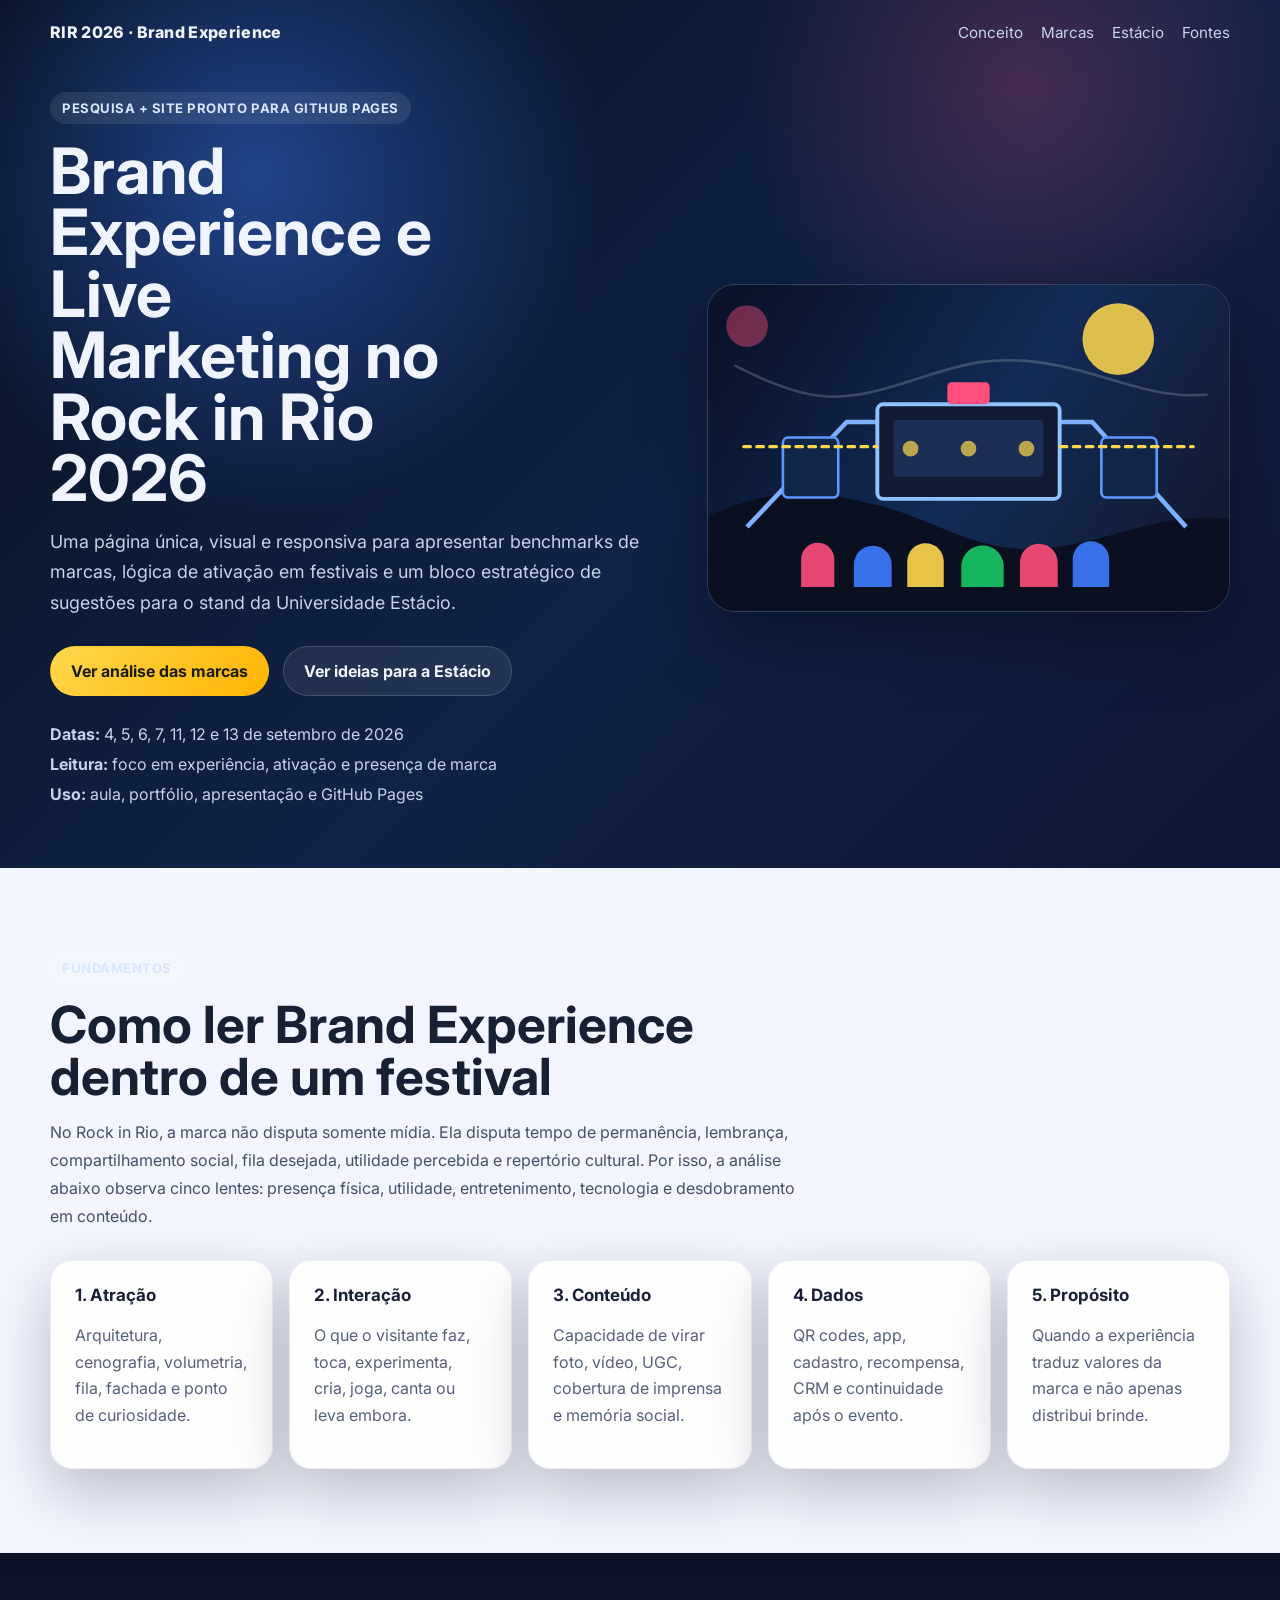
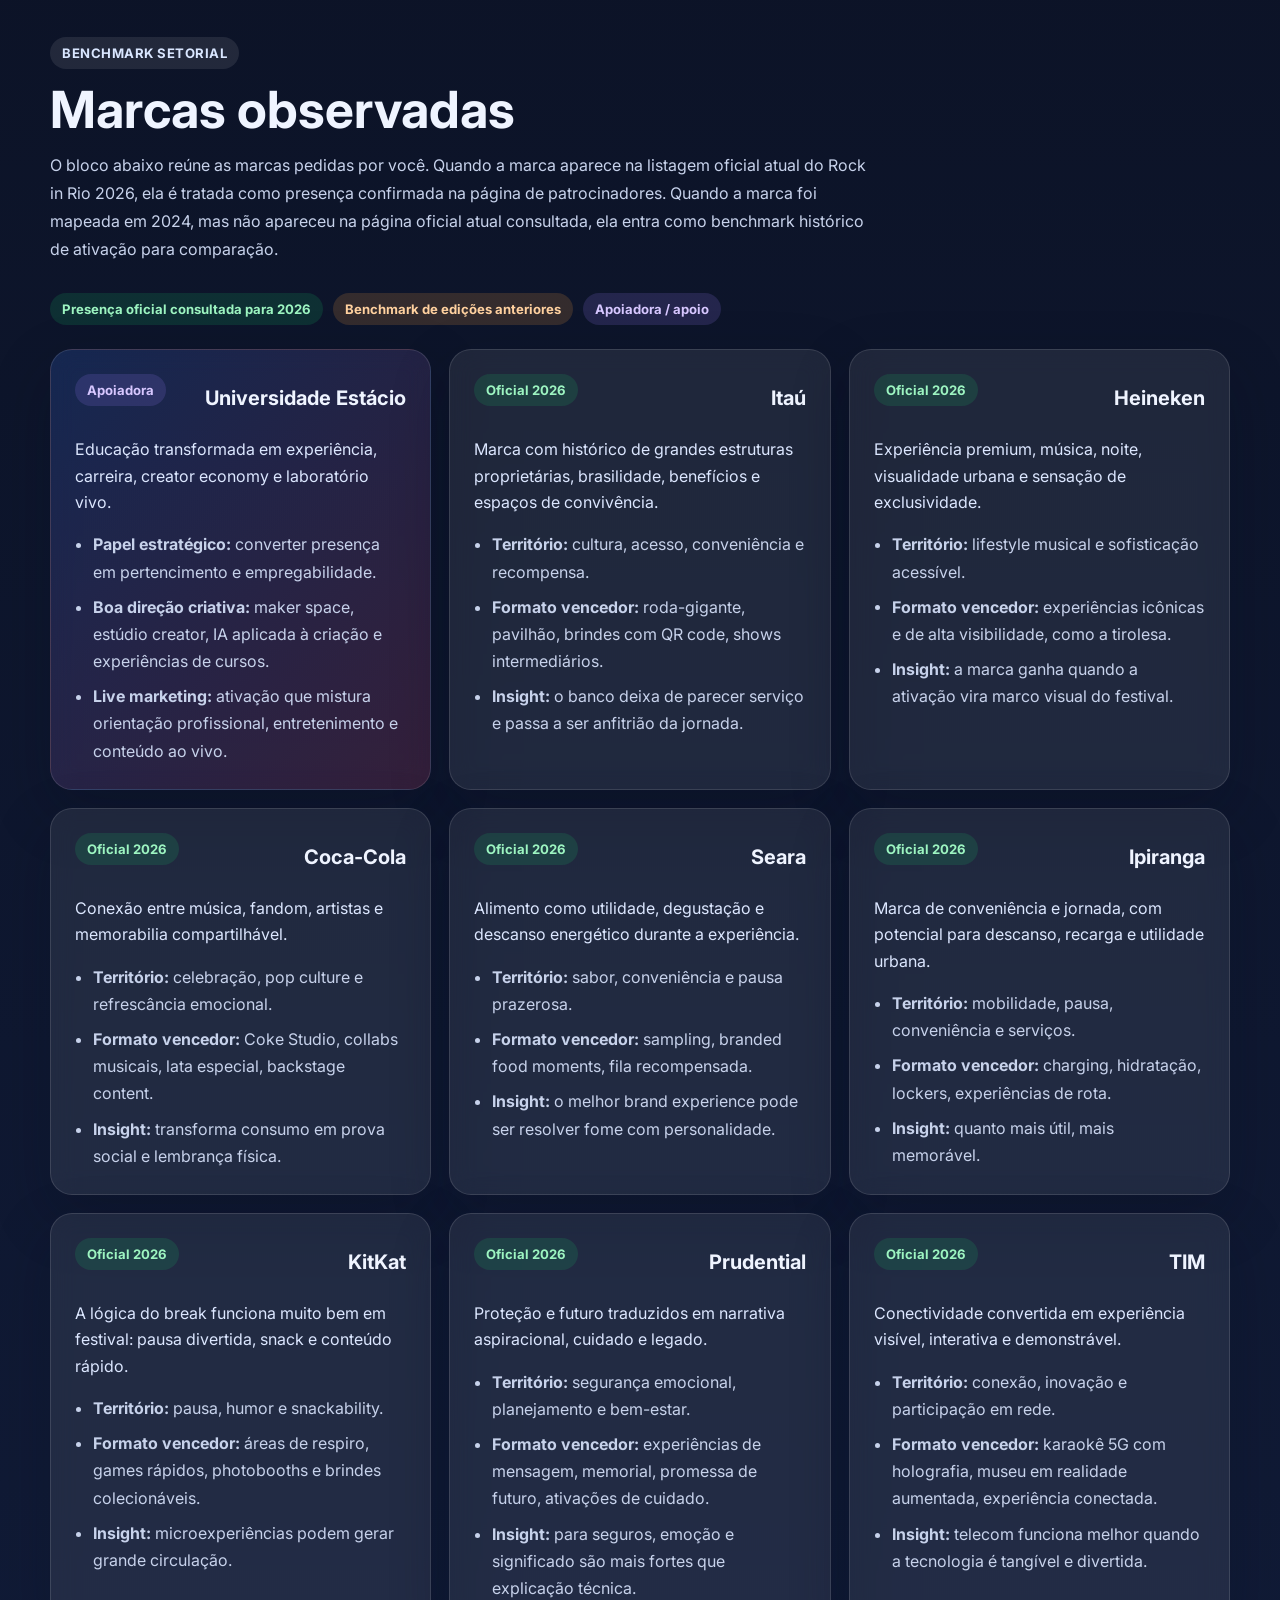
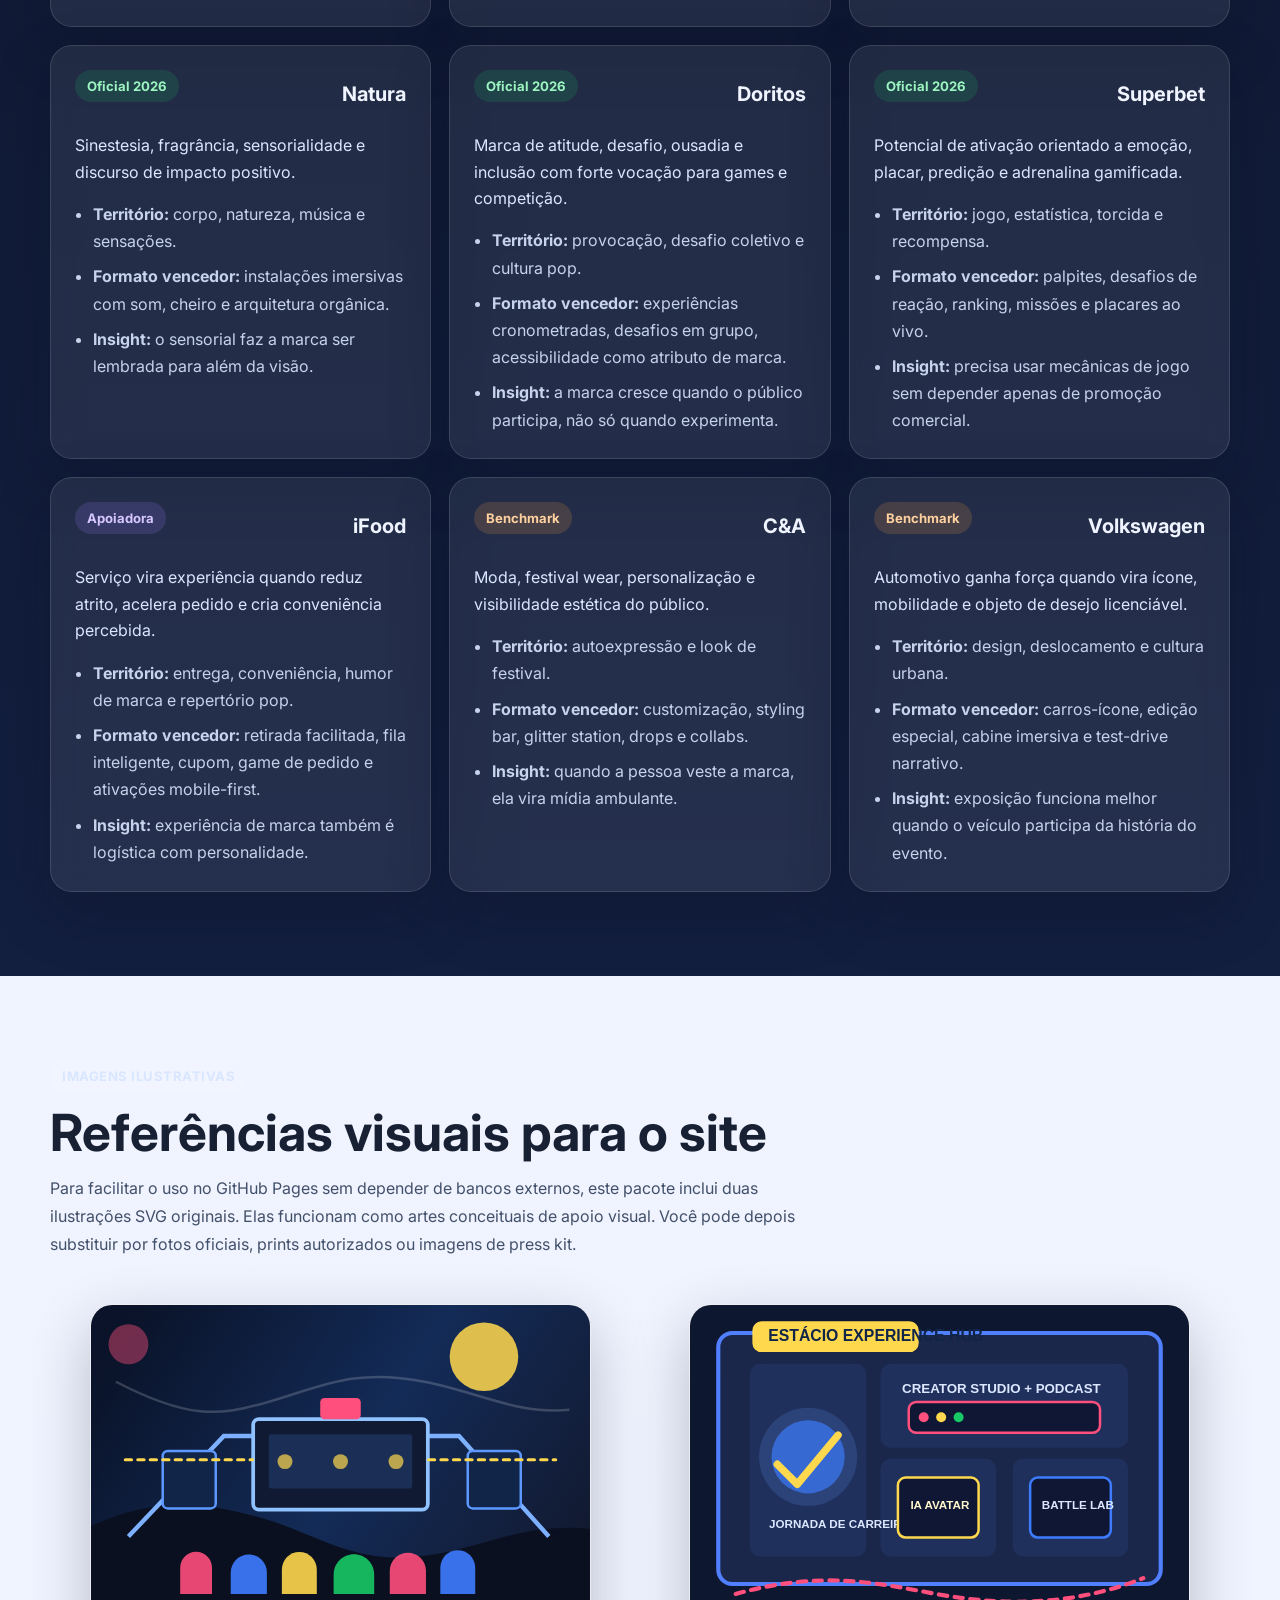
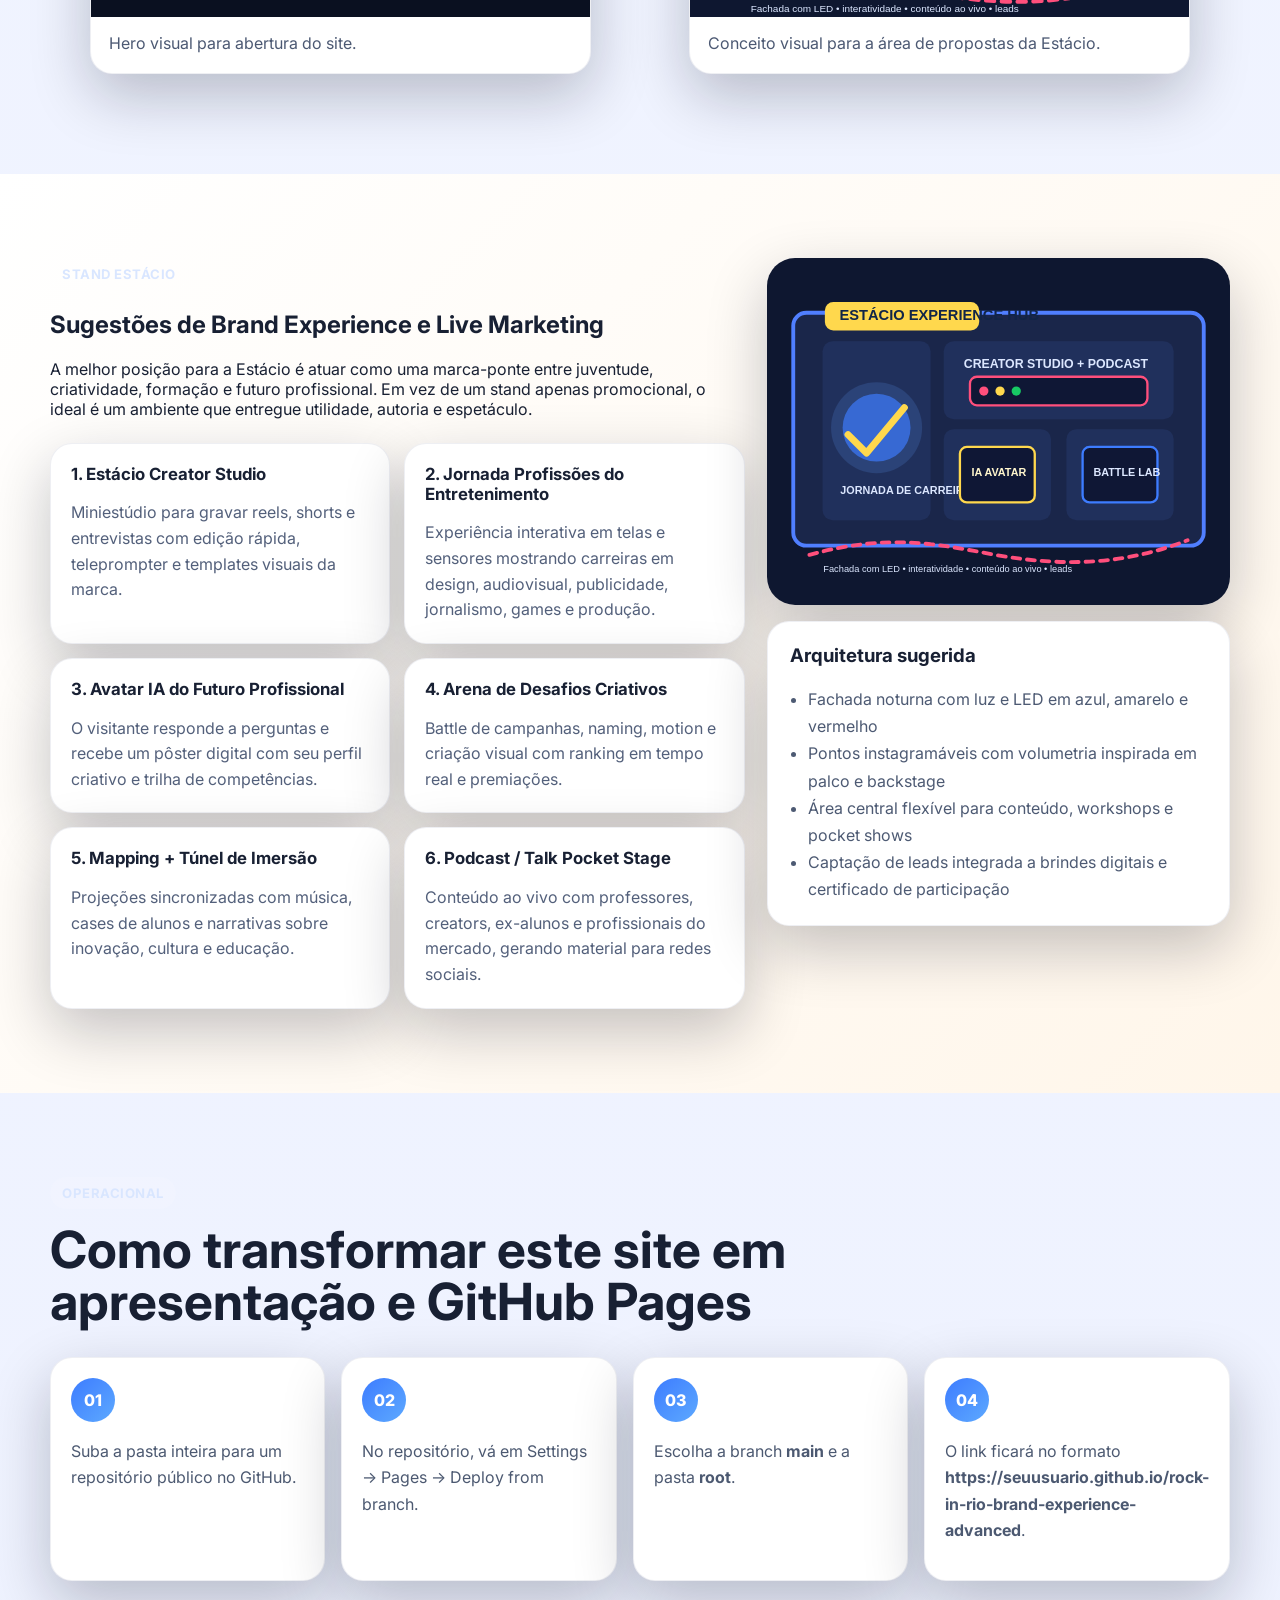
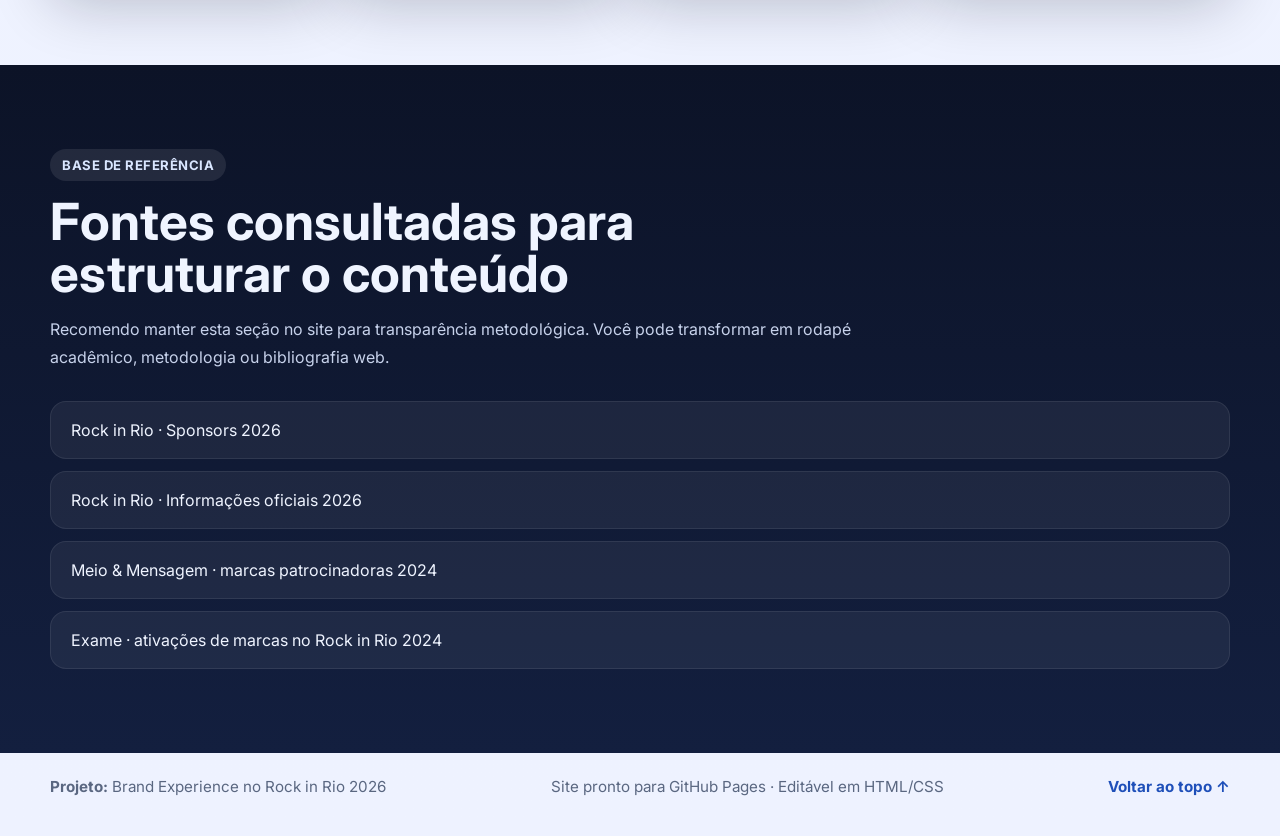
==== index.html @ cc3d1c13 "Add files via upload" ====
<!DOCTYPE html>
<html lang="pt-BR">
<head>
  <meta charset="UTF-8" />
  <meta name="viewport" content="width=device-width, initial-scale=1.0" />
  <title>Brand Experience no Rock in Rio 2026</title>
  <meta name="description" content="Site de pesquisa e referência sobre Brand Experience e Live Marketing no Rock in Rio 2026, com foco em insights para o stand da Estácio." />
  <link rel="preconnect" href="https://fonts.googleapis.com">
  <link rel="preconnect" href="https://fonts.gstatic.com" crossorigin>
  <link href="https://fonts.googleapis.com/css2?family=Inter:wght@400;500;600;700;800&display=swap" rel="stylesheet">
  <link rel="stylesheet" href="style.css" />
</head>
<body>
  <div class="bg-grid"></div>

  <header class="hero" id="topo">
    <nav class="nav wrap">
      <div class="brand">RIR 2026 · Brand Experience</div>
      <div class="nav-links">
        <a href="#conceito">Conceito</a>
        <a href="#patrocinadores">Marcas</a>
        <a href="#estacio">Estácio</a>
        <a href="#fontes">Fontes</a>
      </div>
    </nav>

    <div class="wrap hero-grid">
      <div class="hero-copy">
        <span class="eyebrow">Pesquisa + site pronto para GitHub Pages</span>
        <h1>Brand Experience e Live Marketing no Rock in Rio 2026</h1>
        <p class="lead">
          Uma página única, visual e responsiva para apresentar benchmarks de marcas,
          lógica de ativação em festivais e um bloco estratégico de sugestões para o
          stand da Universidade Estácio.
        </p>
        <div class="hero-actions">
          <a class="btn btn-primary" href="#patrocinadores">Ver análise das marcas</a>
          <a class="btn btn-secondary" href="#estacio">Ver ideias para a Estácio</a>
        </div>
        <ul class="hero-facts">
          <li><strong>Datas:</strong> 4, 5, 6, 7, 11, 12 e 13 de setembro de 2026</li>
          <li><strong>Leitura:</strong> foco em experiência, ativação e presença de marca</li>
          <li><strong>Uso:</strong> aula, portfólio, apresentação e GitHub Pages</li>
        </ul>
      </div>
      <div class="hero-art">
        <img src="images/hero-festival.svg" alt="Ilustração abstrata de festival, palco e ativações de marca" />
      </div>
    </div>
  </header>

  <main>
    <section class="section wrap" id="conceito">
      <div class="section-heading">
        <span class="kicker">Fundamentos</span>
        <h2>Como ler Brand Experience dentro de um festival</h2>
        <p>
          No Rock in Rio, a marca não disputa somente mídia. Ela disputa tempo de permanência,
          lembrança, compartilhamento social, fila desejada, utilidade percebida e repertório
          cultural. Por isso, a análise abaixo observa cinco lentes: presença física, utilidade,
          entretenimento, tecnologia e desdobramento em conteúdo.
        </p>
      </div>

      <div class="pillars">
        <article class="pillar-card">
          <h3>1. Atração</h3>
          <p>Arquitetura, cenografia, volumetria, fila, fachada e ponto de curiosidade.</p>
        </article>
        <article class="pillar-card">
          <h3>2. Interação</h3>
          <p>O que o visitante faz, toca, experimenta, cria, joga, canta ou leva embora.</p>
        </article>
        <article class="pillar-card">
          <h3>3. Conteúdo</h3>
          <p>Capacidade de virar foto, vídeo, UGC, cobertura de imprensa e memória social.</p>
        </article>
        <article class="pillar-card">
          <h3>4. Dados</h3>
          <p>QR codes, app, cadastro, recompensa, CRM e continuidade após o evento.</p>
        </article>
        <article class="pillar-card">
          <h3>5. Propósito</h3>
          <p>Quando a experiência traduz valores da marca e não apenas distribui brinde.</p>
        </article>
      </div>
    </section>

    <section class="section section-dark" id="patrocinadores">
      <div class="wrap">
        <div class="section-heading narrow light">
          <span class="kicker">Benchmark setorial</span>
          <h2>Marcas observadas</h2>
          <p>
            O bloco abaixo reúne as marcas pedidas por você. Quando a marca aparece na listagem
            oficial atual do Rock in Rio 2026, ela é tratada como presença confirmada na página de
            patrocinadores. Quando a marca foi mapeada em 2024, mas não apareceu na página oficial
            atual consultada, ela entra como benchmark histórico de ativação para comparação.
          </p>
        </div>

        <div class="legend">
          <span class="tag official">Presença oficial consultada para 2026</span>
          <span class="tag historic">Benchmark de edições anteriores</span>
          <span class="tag support">Apoiadora / apoio</span>
        </div>

        <div class="cards-grid">
          <article class="brand-card estacio">
            <div class="card-top">
              <span class="status support">Apoiadora</span>
              <h3>Universidade Estácio</h3>
            </div>
            <p class="summary">Educação transformada em experiência, carreira, creator economy e laboratório vivo.</p>
            <ul>
              <li><strong>Papel estratégico:</strong> converter presença em pertencimento e empregabilidade.</li>
              <li><strong>Boa direção criativa:</strong> maker space, estúdio creator, IA aplicada à criação e experiências de cursos.</li>
              <li><strong>Live marketing:</strong> ativação que mistura orientação profissional, entretenimento e conteúdo ao vivo.</li>
            </ul>
          </article>

          <article class="brand-card">
            <div class="card-top">
              <span class="status official">Oficial 2026</span>
              <h3>Itaú</h3>
            </div>
            <p class="summary">Marca com histórico de grandes estruturas proprietárias, brasilidade, benefícios e espaços de convivência.</p>
            <ul>
              <li><strong>Território:</strong> cultura, acesso, conveniência e recompensa.</li>
              <li><strong>Formato vencedor:</strong> roda-gigante, pavilhão, brindes com QR code, shows intermediários.</li>
              <li><strong>Insight:</strong> o banco deixa de parecer serviço e passa a ser anfitrião da jornada.</li>
            </ul>
          </article>

          <article class="brand-card">
            <div class="card-top">
              <span class="status official">Oficial 2026</span>
              <h3>Heineken</h3>
            </div>
            <p class="summary">Experiência premium, música, noite, visualidade urbana e sensação de exclusividade.</p>
            <ul>
              <li><strong>Território:</strong> lifestyle musical e sofisticação acessível.</li>
              <li><strong>Formato vencedor:</strong> experiências icônicas e de alta visibilidade, como a tirolesa.</li>
              <li><strong>Insight:</strong> a marca ganha quando a ativação vira marco visual do festival.</li>
            </ul>
          </article>

          <article class="brand-card">
            <div class="card-top">
              <span class="status official">Oficial 2026</span>
              <h3>Coca-Cola</h3>
            </div>
            <p class="summary">Conexão entre música, fandom, artistas e memorabilia compartilhável.</p>
            <ul>
              <li><strong>Território:</strong> celebração, pop culture e refrescância emocional.</li>
              <li><strong>Formato vencedor:</strong> Coke Studio, collabs musicais, lata especial, backstage content.</li>
              <li><strong>Insight:</strong> transforma consumo em prova social e lembrança física.</li>
            </ul>
          </article>

          <article class="brand-card">
            <div class="card-top">
              <span class="status official">Oficial 2026</span>
              <h3>Seara</h3>
            </div>
            <p class="summary">Alimento como utilidade, degustação e descanso energético durante a experiência.</p>
            <ul>
              <li><strong>Território:</strong> sabor, conveniência e pausa prazerosa.</li>
              <li><strong>Formato vencedor:</strong> sampling, branded food moments, fila recompensada.</li>
              <li><strong>Insight:</strong> o melhor brand experience pode ser resolver fome com personalidade.</li>
            </ul>
          </article>

          <article class="brand-card">
            <div class="card-top">
              <span class="status official">Oficial 2026</span>
              <h3>Ipiranga</h3>
            </div>
            <p class="summary">Marca de conveniência e jornada, com potencial para descanso, recarga e utilidade urbana.</p>
            <ul>
              <li><strong>Território:</strong> mobilidade, pausa, conveniência e serviços.</li>
              <li><strong>Formato vencedor:</strong> charging, hidratação, lockers, experiências de rota.</li>
              <li><strong>Insight:</strong> quanto mais útil, mais memorável.</li>
            </ul>
          </article>

          <article class="brand-card">
            <div class="card-top">
              <span class="status official">Oficial 2026</span>
              <h3>KitKat</h3>
            </div>
            <p class="summary">A lógica do break funciona muito bem em festival: pausa divertida, snack e conteúdo rápido.</p>
            <ul>
              <li><strong>Território:</strong> pausa, humor e snackability.</li>
              <li><strong>Formato vencedor:</strong> áreas de respiro, games rápidos, photobooths e brindes colecionáveis.</li>
              <li><strong>Insight:</strong> microexperiências podem gerar grande circulação.</li>
            </ul>
          </article>

          <article class="brand-card">
            <div class="card-top">
              <span class="status official">Oficial 2026</span>
              <h3>Prudential</h3>
            </div>
            <p class="summary">Proteção e futuro traduzidos em narrativa aspiracional, cuidado e legado.</p>
            <ul>
              <li><strong>Território:</strong> segurança emocional, planejamento e bem-estar.</li>
              <li><strong>Formato vencedor:</strong> experiências de mensagem, memorial, promessa de futuro, ativações de cuidado.</li>
              <li><strong>Insight:</strong> para seguros, emoção e significado são mais fortes que explicação técnica.</li>
            </ul>
          </article>

          <article class="brand-card">
            <div class="card-top">
              <span class="status official">Oficial 2026</span>
              <h3>TIM</h3>
            </div>
            <p class="summary">Conectividade convertida em experiência visível, interativa e demonstrável.</p>
            <ul>
              <li><strong>Território:</strong> conexão, inovação e participação em rede.</li>
              <li><strong>Formato vencedor:</strong> karaokê 5G com holografia, museu em realidade aumentada, experiência conectada.</li>
              <li><strong>Insight:</strong> telecom funciona melhor quando a tecnologia é tangível e divertida.</li>
            </ul>
          </article>

          <article class="brand-card">
            <div class="card-top">
              <span class="status official">Oficial 2026</span>
              <h3>Natura</h3>
            </div>
            <p class="summary">Sinestesia, fragrância, sensorialidade e discurso de impacto positivo.</p>
            <ul>
              <li><strong>Território:</strong> corpo, natureza, música e sensações.</li>
              <li><strong>Formato vencedor:</strong> instalações imersivas com som, cheiro e arquitetura orgânica.</li>
              <li><strong>Insight:</strong> o sensorial faz a marca ser lembrada para além da visão.</li>
            </ul>
          </article>

          <article class="brand-card">
            <div class="card-top">
              <span class="status official">Oficial 2026</span>
              <h3>Doritos</h3>
            </div>
            <p class="summary">Marca de atitude, desafio, ousadia e inclusão com forte vocação para games e competição.</p>
            <ul>
              <li><strong>Território:</strong> provocação, desafio coletivo e cultura pop.</li>
              <li><strong>Formato vencedor:</strong> experiências cronometradas, desafios em grupo, acessibilidade como atributo de marca.</li>
              <li><strong>Insight:</strong> a marca cresce quando o público participa, não só quando experimenta.</li>
            </ul>
          </article>

          <article class="brand-card">
            <div class="card-top">
              <span class="status official">Oficial 2026</span>
              <h3>Superbet</h3>
            </div>
            <p class="summary">Potencial de ativação orientado a emoção, placar, predição e adrenalina gamificada.</p>
            <ul>
              <li><strong>Território:</strong> jogo, estatística, torcida e recompensa.</li>
              <li><strong>Formato vencedor:</strong> palpites, desafios de reação, ranking, missões e placares ao vivo.</li>
              <li><strong>Insight:</strong> precisa usar mecânicas de jogo sem depender apenas de promoção comercial.</li>
            </ul>
          </article>

          <article class="brand-card">
            <div class="card-top">
              <span class="status support">Apoiadora</span>
              <h3>iFood</h3>
            </div>
            <p class="summary">Serviço vira experiência quando reduz atrito, acelera pedido e cria conveniência percebida.</p>
            <ul>
              <li><strong>Território:</strong> entrega, conveniência, humor de marca e repertório pop.</li>
              <li><strong>Formato vencedor:</strong> retirada facilitada, fila inteligente, cupom, game de pedido e ativações mobile-first.</li>
              <li><strong>Insight:</strong> experiência de marca também é logística com personalidade.</li>
            </ul>
          </article>

          <article class="brand-card">
            <div class="card-top">
              <span class="status historic">Benchmark</span>
              <h3>C&amp;A</h3>
            </div>
            <p class="summary">Moda, festival wear, personalização e visibilidade estética do público.</p>
            <ul>
              <li><strong>Território:</strong> autoexpressão e look de festival.</li>
              <li><strong>Formato vencedor:</strong> customização, styling bar, glitter station, drops e collabs.</li>
              <li><strong>Insight:</strong> quando a pessoa veste a marca, ela vira mídia ambulante.</li>
            </ul>
          </article>

          <article class="brand-card">
            <div class="card-top">
              <span class="status historic">Benchmark</span>
              <h3>Volkswagen</h3>
            </div>
            <p class="summary">Automotivo ganha força quando vira ícone, mobilidade e objeto de desejo licenciável.</p>
            <ul>
              <li><strong>Território:</strong> design, deslocamento e cultura urbana.</li>
              <li><strong>Formato vencedor:</strong> carros-ícone, edição especial, cabine imersiva e test-drive narrativo.</li>
              <li><strong>Insight:</strong> exposição funciona melhor quando o veículo participa da história do evento.</li>
            </ul>
          </article>
        </div>
      </div>
    </section>

    <section class="section wrap" id="galeria">
      <div class="section-heading">
        <span class="kicker">Imagens ilustrativas</span>
        <h2>Referências visuais para o site</h2>
        <p>
          Para facilitar o uso no GitHub Pages sem depender de bancos externos, este pacote inclui
          duas ilustrações SVG originais. Elas funcionam como artes conceituais de apoio visual.
          Você pode depois substituir por fotos oficiais, prints autorizados ou imagens de press kit.
        </p>
      </div>

      <div class="visual-grid">
        <figure class="visual-card">
          <img src="images/hero-festival.svg" alt="Palco estilizado com luzes e público" />
          <figcaption>Hero visual para abertura do site.</figcaption>
        </figure>
        <figure class="visual-card">
          <img src="images/estacio-stand-concept.svg" alt="Conceito visual de stand da Estácio com áreas de experiência" />
          <figcaption>Conceito visual para a área de propostas da Estácio.</figcaption>
        </figure>
      </div>
    </section>

    <section class="section accent" id="estacio">
      <div class="wrap estacio-grid">
        <div>
          <span class="kicker">Stand Estácio</span>
          <h2>Sugestões de Brand Experience e Live Marketing</h2>
          <p>
            A melhor posição para a Estácio é atuar como uma marca-ponte entre juventude,
            criatividade, formação e futuro profissional. Em vez de um stand apenas promocional,
            o ideal é um ambiente que entregue utilidade, autoria e espetáculo.
          </p>

          <div class="ideas-list">
            <article class="idea-card">
              <h3>1. Estácio Creator Studio</h3>
              <p>Miniestúdio para gravar reels, shorts e entrevistas com edição rápida, teleprompter e templates visuais da marca.</p>
            </article>
            <article class="idea-card">
              <h3>2. Jornada Profissões do Entretenimento</h3>
              <p>Experiência interativa em telas e sensores mostrando carreiras em design, audiovisual, publicidade, jornalismo, games e produção.</p>
            </article>
            <article class="idea-card">
              <h3>3. Avatar IA do Futuro Profissional</h3>
              <p>O visitante responde a perguntas e recebe um pôster digital com seu perfil criativo e trilha de competências.</p>
            </article>
            <article class="idea-card">
              <h3>4. Arena de Desafios Criativos</h3>
              <p>Battle de campanhas, naming, motion e criação visual com ranking em tempo real e premiações.</p>
            </article>
            <article class="idea-card">
              <h3>5. Mapping + Túnel de Imersão</h3>
              <p>Projeções sincronizadas com música, cases de alunos e narrativas sobre inovação, cultura e educação.</p>
            </article>
            <article class="idea-card">
              <h3>6. Podcast / Talk Pocket Stage</h3>
              <p>Conteúdo ao vivo com professores, creators, ex-alunos e profissionais do mercado, gerando material para redes sociais.</p>
            </article>
          </div>
        </div>

        <aside class="estacio-panel">
          <img src="images/estacio-stand-concept.svg" alt="Ilustração de conceito do stand da Estácio" />
          <div class="panel-box">
            <h3>Arquitetura sugerida</h3>
            <ul>
              <li>Fachada noturna com luz e LED em azul, amarelo e vermelho</li>
              <li>Pontos instagramáveis com volumetria inspirada em palco e backstage</li>
              <li>Área central flexível para conteúdo, workshops e pocket shows</li>
              <li>Captação de leads integrada a brindes digitais e certificado de participação</li>
            </ul>
          </div>
        </aside>
      </div>
    </section>

    <section class="section wrap" id="roadmap">
      <div class="section-heading">
        <span class="kicker">Operacional</span>
        <h2>Como transformar este site em apresentação e GitHub Pages</h2>
      </div>
      <div class="steps">
        <div class="step"><span>01</span><p>Suba a pasta inteira para um repositório público no GitHub.</p></div>
        <div class="step"><span>02</span><p>No repositório, vá em Settings → Pages → Deploy from branch.</p></div>
        <div class="step"><span>03</span><p>Escolha a branch <strong>main</strong> e a pasta <strong>root</strong>.</p></div>
        <div class="step"><span>04</span><p>O link ficará no formato <strong>https://seuusuario.github.io/rock-in-rio-brand-experience-advanced</strong>.</p></div>
      </div>
    </section>

    <section class="section section-dark" id="fontes">
      <div class="wrap">
        <div class="section-heading narrow light">
          <span class="kicker">Base de referência</span>
          <h2>Fontes consultadas para estruturar o conteúdo</h2>
          <p>
            Recomendo manter esta seção no site para transparência metodológica. Você pode transformar
            em rodapé acadêmico, metodologia ou bibliografia web.
          </p>
        </div>
        <div class="sources">
          <a href="https://rockinrio.com/rio/en/sponsors/" target="_blank" rel="noopener noreferrer">Rock in Rio · Sponsors 2026</a>
          <a href="https://rockinrio.com/rio/pt-br/informacoes/" target="_blank" rel="noopener noreferrer">Rock in Rio · Informações oficiais 2026</a>
          <a href="https://www.meioemensagem.com.br/marketing/rock-in-rio-2024-vendas" target="_blank" rel="noopener noreferrer">Meio &amp; Mensagem · marcas patrocinadoras 2024</a>
          <a href="https://exame.com/marketing/rock-in-rio-2024-as-principais-ativacoes-de-marcas-na-edicao-de-40-anos-do-festival/" target="_blank" rel="noopener noreferrer">Exame · ativações de marcas no Rock in Rio 2024</a>
        </div>
      </div>
    </section>
  </main>

  <footer class="footer wrap">
    <div>
      <strong>Projeto:</strong> Brand Experience no Rock in Rio 2026
    </div>
    <div>
      Site pronto para GitHub Pages · Editável em HTML/CSS
    </div>
    <a href="#topo">Voltar ao topo ↑</a>
  </footer>
</body>
</html>
---- style.css ----
:root {
  --bg: #0a1020;
  --bg-soft: #101a33;
  --card: rgba(255,255,255,0.08);
  --card-border: rgba(255,255,255,0.12);
  --text: #eff4ff;
  --muted: #c7d2eb;
  --dark-text: #182033;
  --panel: #ffffff;
  --panel-soft: #f5f8ff;
  --primary: #3d7cff;
  --secondary: #ffd84d;
  --accent: #ff4f7c;
  --success: #17c964;
  --historic: #ff9f40;
  --support: #9b7bff;
  --shadow: 0 22px 60px rgba(7, 12, 28, 0.24);
  --radius: 22px;
}

* { box-sizing: border-box; }
html { scroll-behavior: smooth; }
body {
  margin: 0;
  font-family: 'Inter', system-ui, sans-serif;
  color: var(--dark-text);
  background: linear-gradient(180deg, #f3f6ff 0%, #eef2ff 100%);
}
img { max-width: 100%; display: block; }
a { color: inherit; }
.wrap { width: min(1180px, calc(100% - 32px)); margin: 0 auto; }
.bg-grid {
  position: fixed; inset: 0; pointer-events: none; opacity: .22;
  background-image:
    linear-gradient(rgba(61,124,255,.08) 1px, transparent 1px),
    linear-gradient(90deg, rgba(61,124,255,.08) 1px, transparent 1px);
  background-size: 24px 24px;
  mask-image: radial-gradient(circle at center, black 30%, transparent 90%);
}
.hero {
  position: relative;
  overflow: hidden;
  background:
    radial-gradient(circle at 20% 20%, rgba(61,124,255,.45), transparent 28%),
    radial-gradient(circle at 80% 10%, rgba(255,79,124,.22), transparent 22%),
    linear-gradient(135deg, #07101f, #102246 55%, #0f1735 100%);
  color: var(--text);
  padding-bottom: 64px;
}
.nav {
  display: flex; align-items: center; justify-content: space-between;
  padding: 22px 0; position: sticky; top: 0;
}
.brand { font-weight: 800; letter-spacing: .02em; }
.nav-links { display: flex; gap: 18px; flex-wrap: wrap; }
.nav-links a {
  text-decoration: none; color: var(--muted); font-size: .95rem;
}
.hero-grid {
  display: grid; grid-template-columns: 1.08fr .92fr; gap: 42px; align-items: center;
  padding: 28px 0 0;
}
.eyebrow, .kicker {
  display: inline-block;
  padding: 8px 12px;
  border-radius: 999px;
  background: rgba(255,255,255,.09);
  color: #d9e6ff;
  font-size: .82rem;
  font-weight: 700;
  letter-spacing: .04em;
  text-transform: uppercase;
}
.hero h1 {
  font-size: clamp(2.5rem, 5vw, 4.6rem);
  line-height: .96;
  margin: 16px 0 18px;
  max-width: 10ch;
}
.lead {
  font-size: 1.12rem; line-height: 1.7; color: var(--muted); max-width: 62ch;
}
.hero-actions { display: flex; gap: 14px; flex-wrap: wrap; margin: 28px 0; }
.btn {
  display: inline-flex; align-items: center; justify-content: center;
  border-radius: 999px; padding: 14px 20px; font-weight: 700;
  text-decoration: none; border: 1px solid transparent;
}
.btn-primary { background: linear-gradient(135deg, var(--secondary), #ffb300); color: #1c1b09; }
.btn-secondary { background: rgba(255,255,255,.08); color: var(--text); border-color: rgba(255,255,255,.16); }
.hero-facts {
  margin: 28px 0 0; padding: 0; list-style: none; display: grid; gap: 10px;
  color: var(--muted);
}
.hero-art img {
  width: 100%; border-radius: 28px; box-shadow: 0 26px 70px rgba(0,0,0,.32);
  border: 1px solid rgba(255,255,255,.14);
}
.section { padding: 84px 0; }
.section-dark { background: linear-gradient(180deg, #0c1327, #131f3f); color: var(--text); }
.section-heading { max-width: 760px; margin-bottom: 30px; }
.section-heading.narrow { max-width: 820px; }
.section-heading.light p { color: var(--muted); }
.section-heading h2 {
  font-size: clamp(2rem, 4vw, 3.2rem);
  line-height: 1.02;
  margin: 14px 0 16px;
}
.section-heading p { line-height: 1.75; color: #42506a; }
.pillars {
  display: grid; grid-template-columns: repeat(5, 1fr); gap: 16px;
}
.pillar-card, .brand-card, .visual-card, .step, .idea-card, .panel-box {
  border-radius: var(--radius);
  box-shadow: var(--shadow);
}
.pillar-card {
  background: rgba(255,255,255,.9); padding: 24px; min-height: 180px;
  border: 1px solid rgba(38,56,104,.08);
}
.pillar-card h3 { margin-top: 0; font-size: 1.06rem; }
.pillar-card p { color: #55617b; line-height: 1.65; }
.legend { display: flex; gap: 10px; flex-wrap: wrap; margin: 18px 0 24px; }
.tag, .status {
  display: inline-flex; align-items: center; gap: 8px;
  padding: 8px 12px; border-radius: 999px; font-weight: 700; font-size: .82rem;
}
.tag.official, .status.official { background: rgba(23,201,100,.15); color: #9df5c1; }
.tag.historic, .status.historic { background: rgba(255,159,64,.16); color: #ffd19f; }
.tag.support, .status.support { background: rgba(155,123,255,.16); color: #d7c7ff; }
.cards-grid {
  display: grid; grid-template-columns: repeat(3, 1fr); gap: 18px;
}
.brand-card {
  background: var(--card);
  border: 1px solid var(--card-border);
  padding: 24px;
  backdrop-filter: blur(12px);
}
.brand-card.estacio {
  background: linear-gradient(135deg, rgba(61,124,255,.18), rgba(255,79,124,.16));
}
.card-top { display: flex; align-items: flex-start; justify-content: space-between; gap: 12px; }
.brand-card h3 { margin: 12px 0 10px; font-size: 1.25rem; }
.brand-card .summary { color: #dce7ff; line-height: 1.65; }
.brand-card ul { margin: 16px 0 0; padding-left: 18px; color: var(--muted); line-height: 1.7; }
.brand-card li + li { margin-top: 8px; }
.visual-grid {
  display: grid; grid-template-columns: repeat(2, 1fr); gap: 18px;
}
.visual-card {
  overflow: hidden; background: var(--panel);
  border: 1px solid rgba(38,56,104,.08);
}
.visual-card img { aspect-ratio: 16 / 10; object-fit: cover; width: 100%; }
.visual-card figcaption { padding: 16px 18px 20px; color: #4c5973; }
.accent {
  background: linear-gradient(135deg, #ffffff 0%, #fff6ea 100%);
}
.estacio-grid {
  display: grid; grid-template-columns: 1.2fr .8fr; gap: 22px; align-items: start;
}
.ideas-list { display: grid; grid-template-columns: repeat(2, 1fr); gap: 14px; margin-top: 24px; }
.idea-card {
  background: #fff; padding: 20px; border: 1px solid rgba(38,56,104,.08);
}
.idea-card h3 { margin-top: 0; font-size: 1.05rem; }
.idea-card p { color: #53607b; line-height: 1.6; margin-bottom: 0; }
.estacio-panel {
  position: sticky; top: 18px;
}
.estacio-panel img { border-radius: 28px; margin-bottom: 16px; box-shadow: var(--shadow); }
.panel-box { background: white; padding: 22px; border: 1px solid rgba(38,56,104,.08); }
.panel-box h3 { margin-top: 0; }
.panel-box ul { margin: 0; padding-left: 18px; color: #4d5a73; line-height: 1.7; }
.steps {
  display: grid; grid-template-columns: repeat(4, 1fr); gap: 16px;
}
.step {
  background: var(--panel); border: 1px solid rgba(38,56,104,.08); padding: 20px;
}
.step span {
  display: inline-flex; width: 44px; height: 44px; align-items: center; justify-content: center;
  border-radius: 50%; background: linear-gradient(135deg, var(--primary), #5da9ff); color: white; font-weight: 800;
}
.step p { color: #4c5971; line-height: 1.65; }
.sources {
  display: grid; gap: 12px;
}
.sources a {
  display: block; text-decoration: none; background: rgba(255,255,255,.06); color: var(--text);
  border: 1px solid rgba(255,255,255,.08); padding: 18px 20px; border-radius: 16px;
}
.footer {
  display: flex; align-items: center; justify-content: space-between; gap: 14px;
  padding: 24px 0 40px; color: #5a6781; font-size: .95rem;
}
.footer a { text-decoration: none; font-weight: 700; color: #1e4fb9; }

@media (max-width: 1100px) {
  .hero-grid, .estacio-grid, .cards-grid, .pillars, .steps, .ideas-list, .visual-grid {
    grid-template-columns: 1fr 1fr;
  }
  .cards-grid { grid-template-columns: 1fr 1fr; }
}

@media (max-width: 760px) {
  .nav { flex-direction: column; gap: 12px; align-items: flex-start; }
  .hero-grid, .estacio-grid, .cards-grid, .pillars, .steps, .ideas-list, .visual-grid {
    grid-template-columns: 1fr;
  }
  .hero h1 { max-width: 100%; }
  .footer { flex-direction: column; align-items: flex-start; }
  .section { padding: 68px 0; }
}
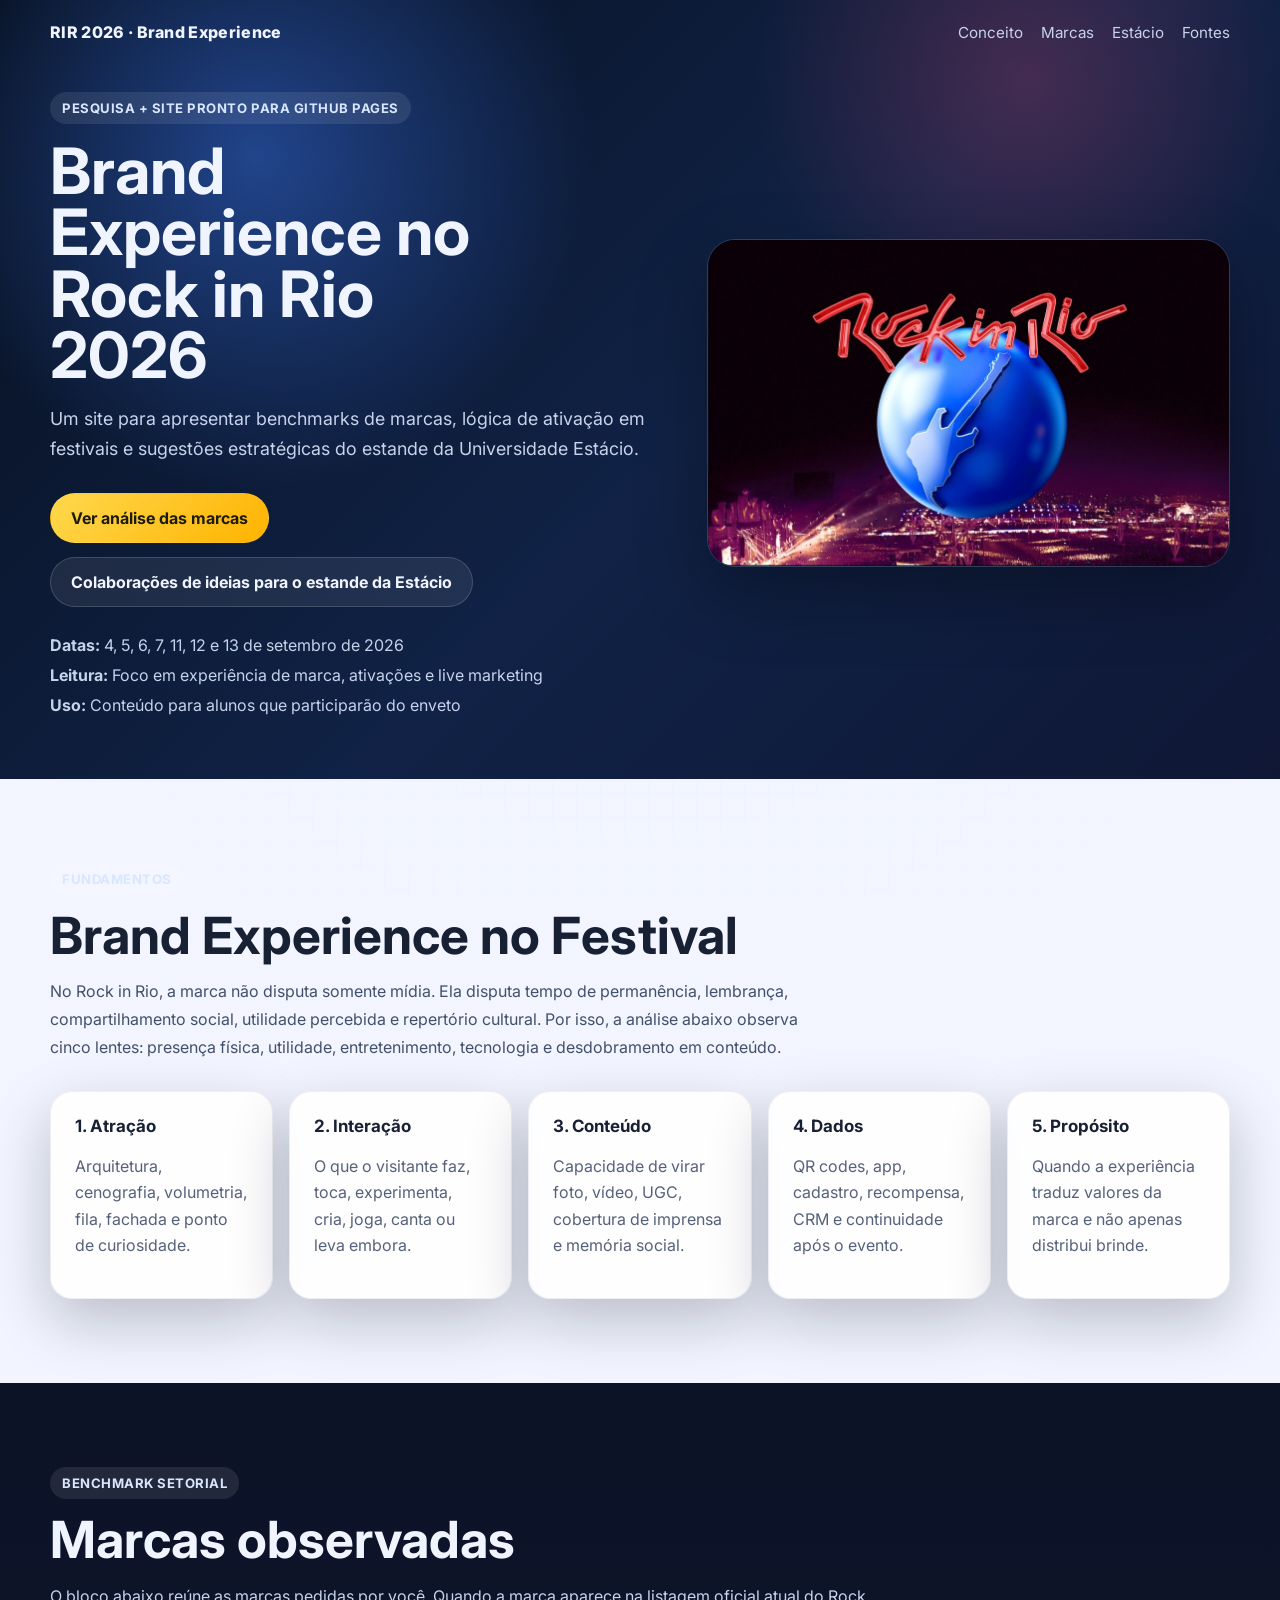
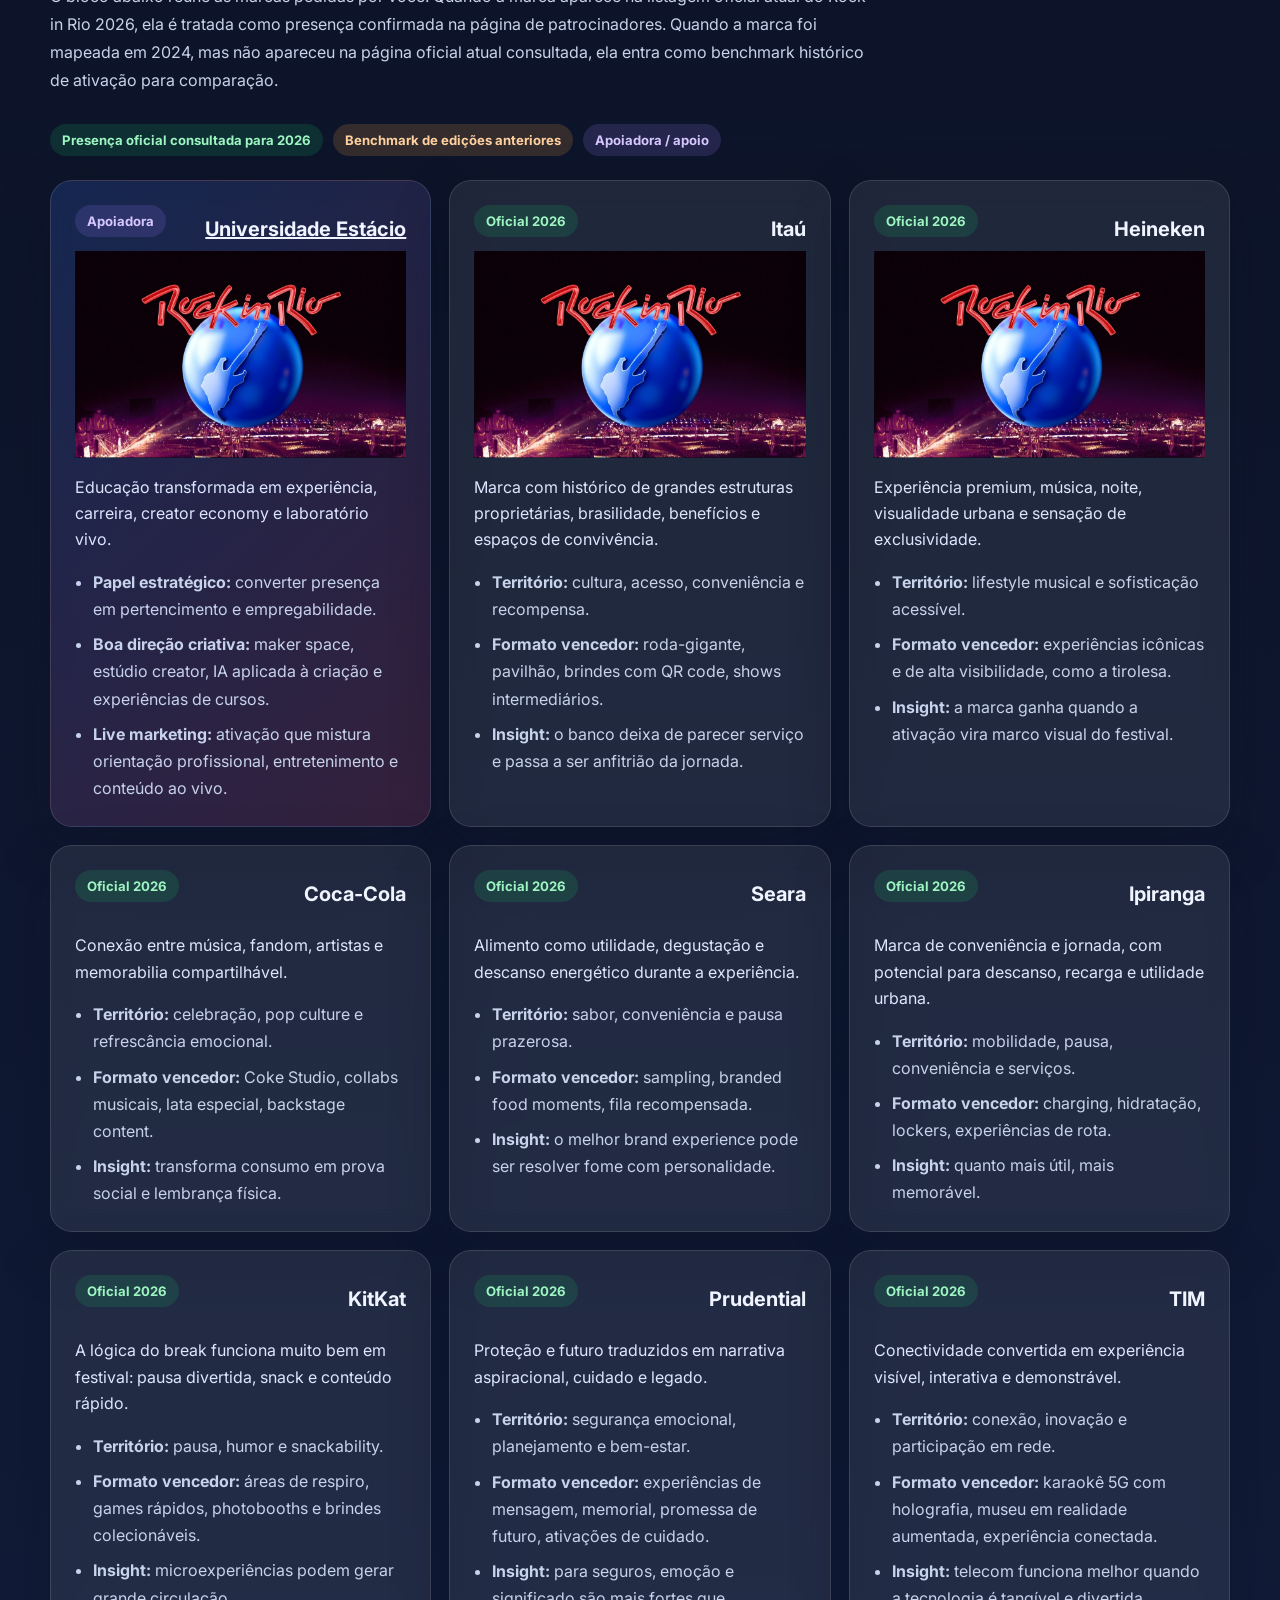
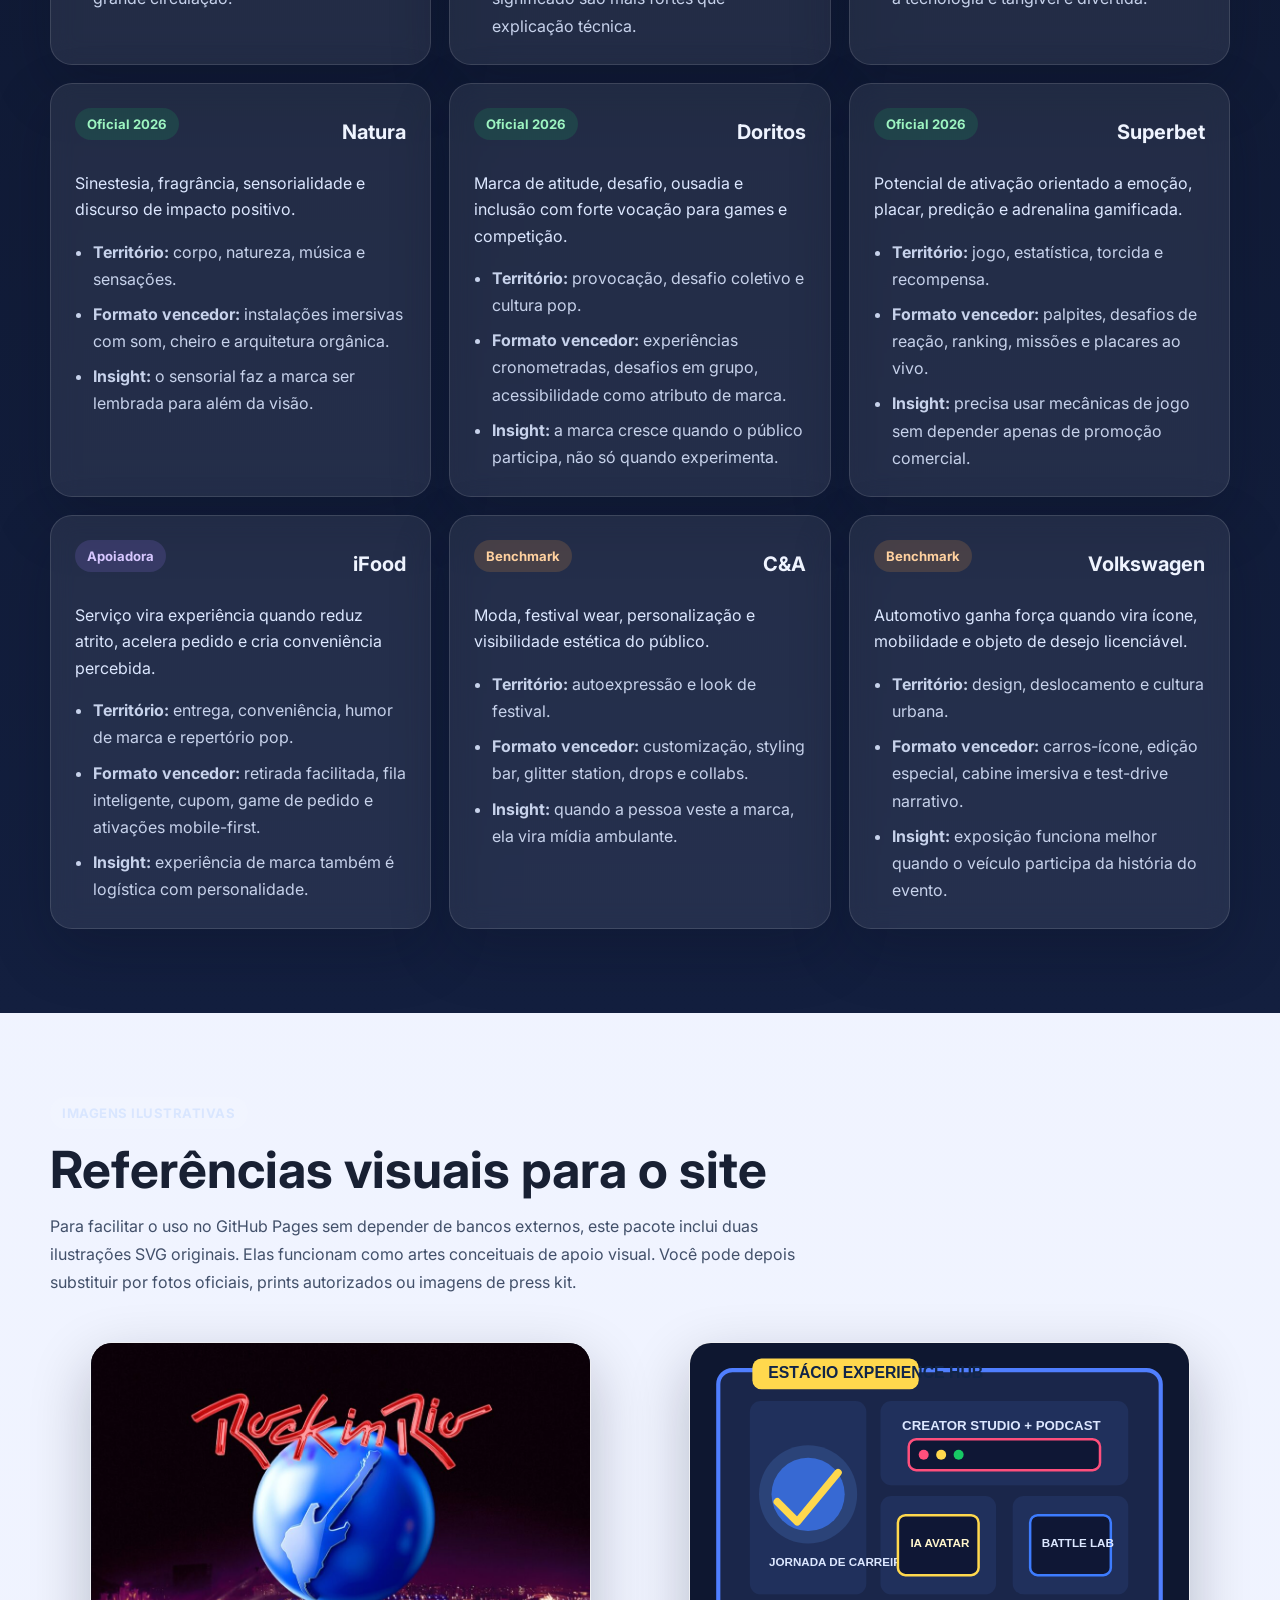
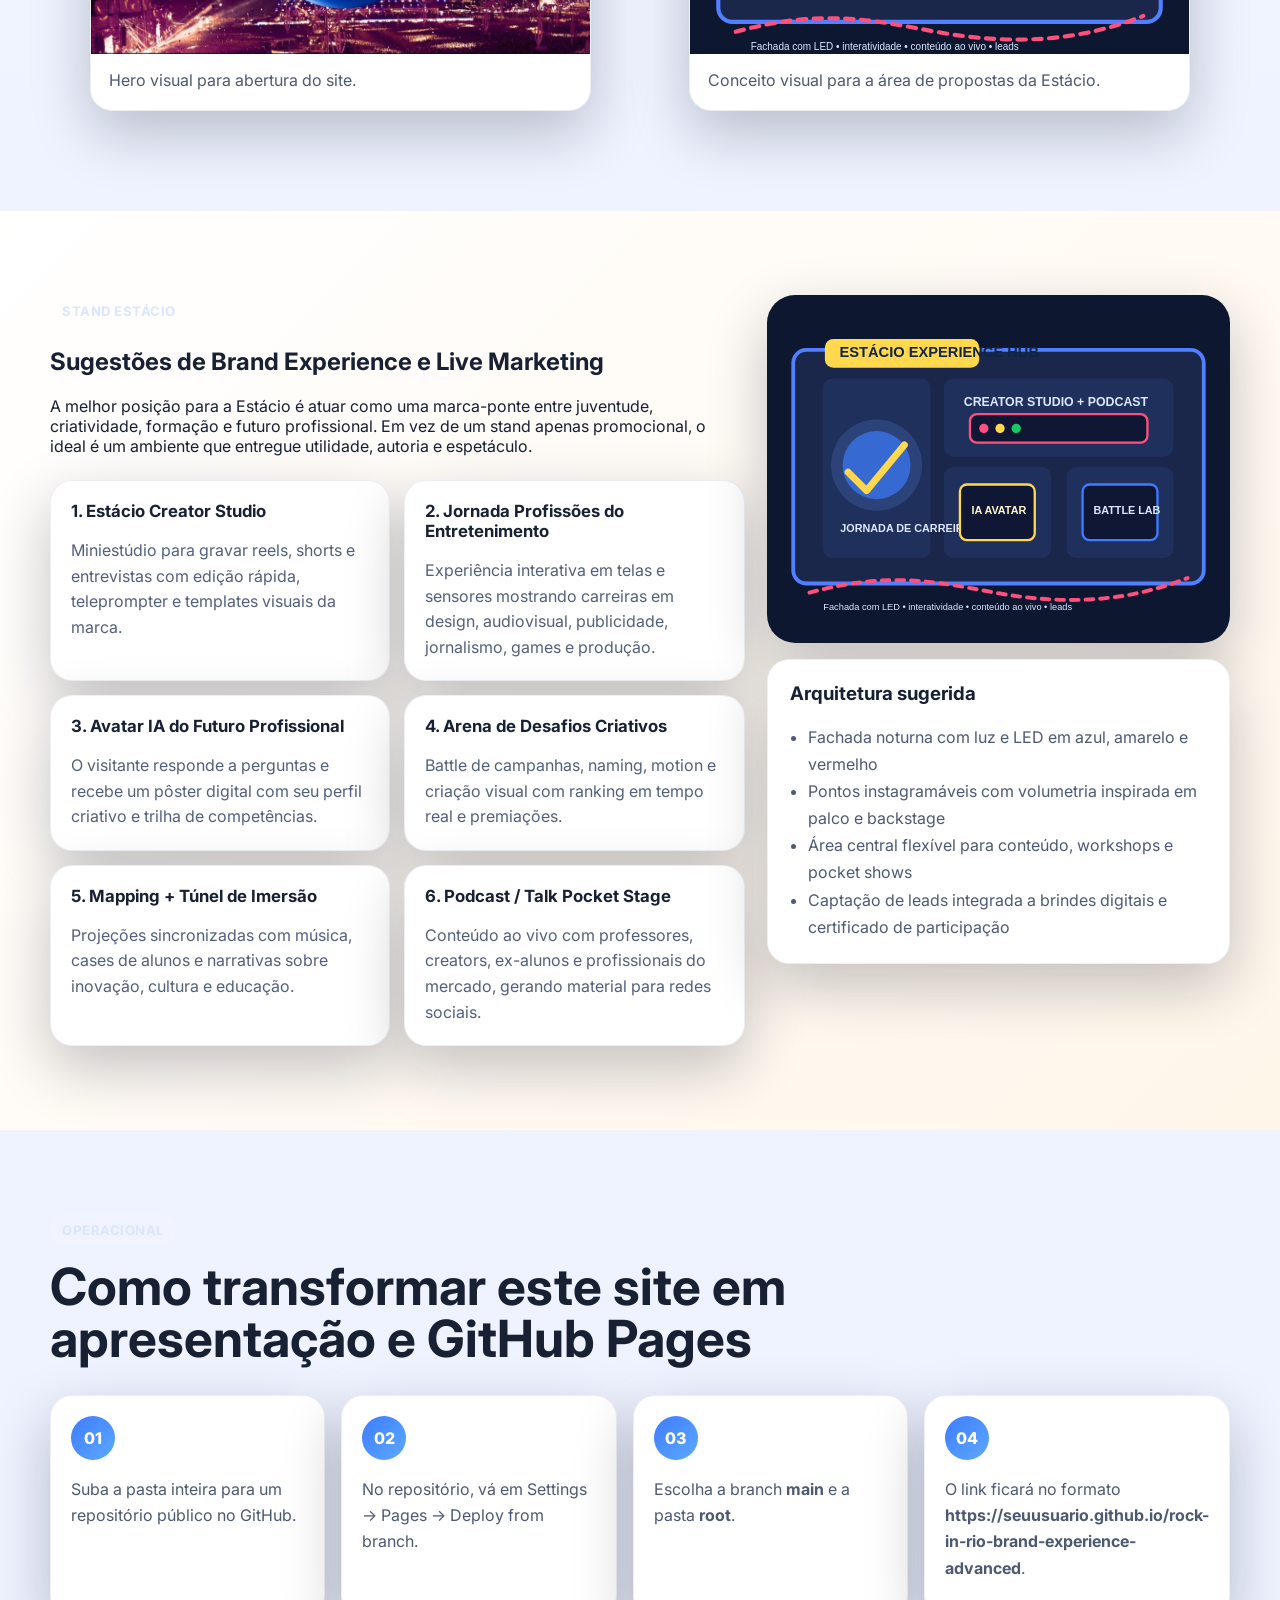
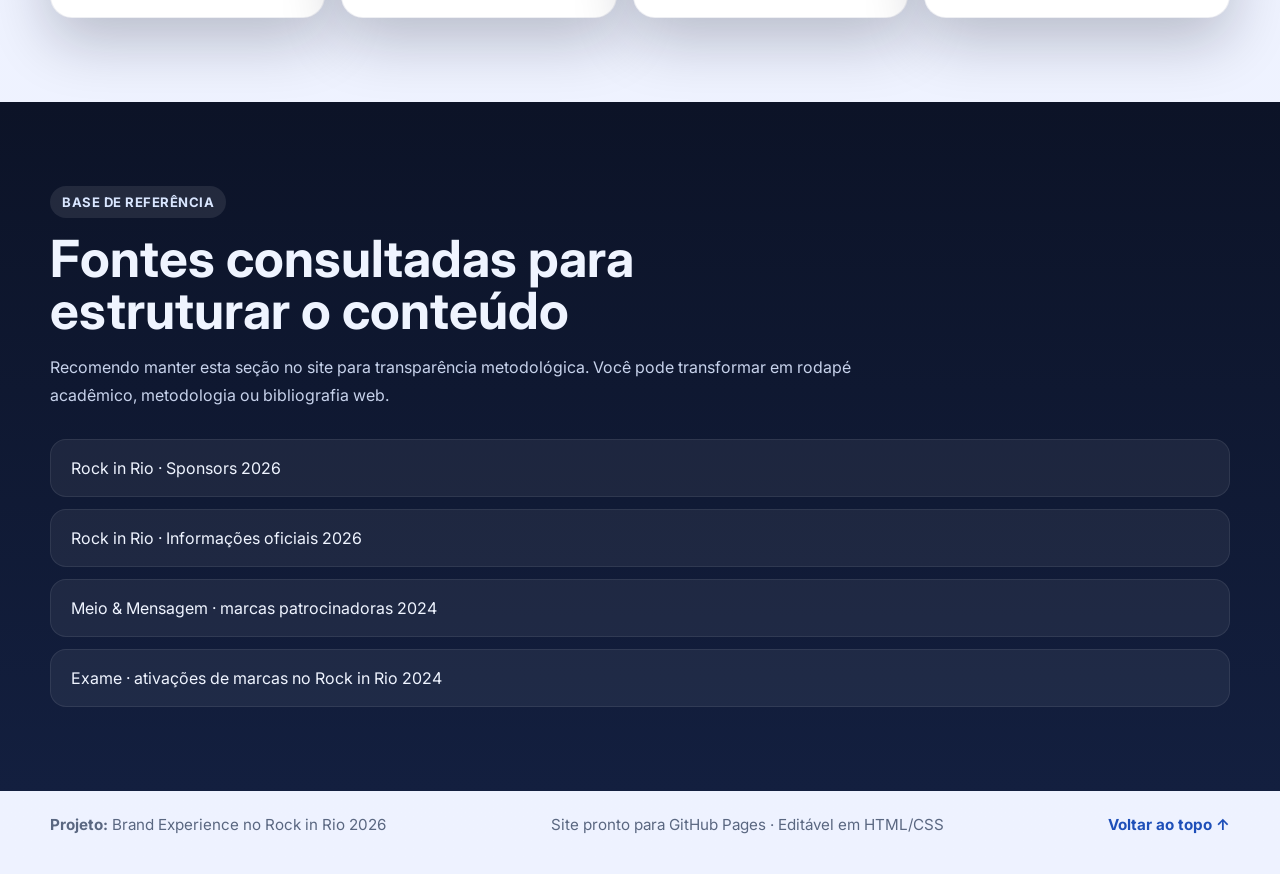
==== commit c6664378: "Add files via upload" ====
--- a/index.html
+++ b/index.html
@@ -1,427 +1,430 @@
-<!DOCTYPE html>
-<html lang="pt-BR">
-<head>
-  <meta charset="UTF-8" />
-  <meta name="viewport" content="width=device-width, initial-scale=1.0" />
-  <title>Brand Experience no Rock in Rio 2026</title>
-  <meta name="description" content="Site de pesquisa e referência sobre Brand Experience e Live Marketing no Rock in Rio 2026, com foco em insights para o stand da Estácio." />
-  <link rel="preconnect" href="https://fonts.googleapis.com">
-  <link rel="preconnect" href="https://fonts.gstatic.com" crossorigin>
-  <link href="https://fonts.googleapis.com/css2?family=Inter:wght@400;500;600;700;800&display=swap" rel="stylesheet">
-  <link rel="stylesheet" href="style.css" />
-</head>
-<body>
-  <div class="bg-grid"></div>
-
-  <header class="hero" id="topo">
-    <nav class="nav wrap">
-      <div class="brand">RIR 2026 · Brand Experience</div>
-      <div class="nav-links">
-        <a href="#conceito">Conceito</a>
-        <a href="#patrocinadores">Marcas</a>
-        <a href="#estacio">Estácio</a>
-        <a href="#fontes">Fontes</a>
-      </div>
-    </nav>
-
-    <div class="wrap hero-grid">
-      <div class="hero-copy">
-        <span class="eyebrow">Pesquisa + site pronto para GitHub Pages</span>
-        <h1>Brand Experience e Live Marketing no Rock in Rio 2026</h1>
-        <p class="lead">
-          Uma página única, visual e responsiva para apresentar benchmarks de marcas,
-          lógica de ativação em festivais e um bloco estratégico de sugestões para o
-          stand da Universidade Estácio.
-        </p>
-        <div class="hero-actions">
-          <a class="btn btn-primary" href="#patrocinadores">Ver análise das marcas</a>
-          <a class="btn btn-secondary" href="#estacio">Ver ideias para a Estácio</a>
-        </div>
-        <ul class="hero-facts">
-          <li><strong>Datas:</strong> 4, 5, 6, 7, 11, 12 e 13 de setembro de 2026</li>
-          <li><strong>Leitura:</strong> foco em experiência, ativação e presença de marca</li>
-          <li><strong>Uso:</strong> aula, portfólio, apresentação e GitHub Pages</li>
-        </ul>
-      </div>
-      <div class="hero-art">
-        <img src="images/hero-festival.svg" alt="Ilustração abstrata de festival, palco e ativações de marca" />
-      </div>
-    </div>
-  </header>
-
-  <main>
-    <section class="section wrap" id="conceito">
-      <div class="section-heading">
-        <span class="kicker">Fundamentos</span>
-        <h2>Como ler Brand Experience dentro de um festival</h2>
-        <p>
-          No Rock in Rio, a marca não disputa somente mídia. Ela disputa tempo de permanência,
-          lembrança, compartilhamento social, fila desejada, utilidade percebida e repertório
-          cultural. Por isso, a análise abaixo observa cinco lentes: presença física, utilidade,
-          entretenimento, tecnologia e desdobramento em conteúdo.
-        </p>
-      </div>
-
-      <div class="pillars">
-        <article class="pillar-card">
-          <h3>1. Atração</h3>
-          <p>Arquitetura, cenografia, volumetria, fila, fachada e ponto de curiosidade.</p>
-        </article>
-        <article class="pillar-card">
-          <h3>2. Interação</h3>
-          <p>O que o visitante faz, toca, experimenta, cria, joga, canta ou leva embora.</p>
-        </article>
-        <article class="pillar-card">
-          <h3>3. Conteúdo</h3>
-          <p>Capacidade de virar foto, vídeo, UGC, cobertura de imprensa e memória social.</p>
-        </article>
-        <article class="pillar-card">
-          <h3>4. Dados</h3>
-          <p>QR codes, app, cadastro, recompensa, CRM e continuidade após o evento.</p>
-        </article>
-        <article class="pillar-card">
-          <h3>5. Propósito</h3>
-          <p>Quando a experiência traduz valores da marca e não apenas distribui brinde.</p>
-        </article>
-      </div>
-    </section>
-
-    <section class="section section-dark" id="patrocinadores">
-      <div class="wrap">
-        <div class="section-heading narrow light">
-          <span class="kicker">Benchmark setorial</span>
-          <h2>Marcas observadas</h2>
-          <p>
-            O bloco abaixo reúne as marcas pedidas por você. Quando a marca aparece na listagem
-            oficial atual do Rock in Rio 2026, ela é tratada como presença confirmada na página de
-            patrocinadores. Quando a marca foi mapeada em 2024, mas não apareceu na página oficial
-            atual consultada, ela entra como benchmark histórico de ativação para comparação.
-          </p>
-        </div>
-
-        <div class="legend">
-          <span class="tag official">Presença oficial consultada para 2026</span>
-          <span class="tag historic">Benchmark de edições anteriores</span>
-          <span class="tag support">Apoiadora / apoio</span>
-        </div>
-
-        <div class="cards-grid">
-          <article class="brand-card estacio">
-            <div class="card-top">
-              <span class="status support">Apoiadora</span>
-              <h3>Universidade Estácio</h3>
-            </div>
-            <p class="summary">Educação transformada em experiência, carreira, creator economy e laboratório vivo.</p>
-            <ul>
-              <li><strong>Papel estratégico:</strong> converter presença em pertencimento e empregabilidade.</li>
-              <li><strong>Boa direção criativa:</strong> maker space, estúdio creator, IA aplicada à criação e experiências de cursos.</li>
-              <li><strong>Live marketing:</strong> ativação que mistura orientação profissional, entretenimento e conteúdo ao vivo.</li>
-            </ul>
-          </article>
-
-          <article class="brand-card">
-            <div class="card-top">
-              <span class="status official">Oficial 2026</span>
-              <h3>Itaú</h3>
-            </div>
-            <p class="summary">Marca com histórico de grandes estruturas proprietárias, brasilidade, benefícios e espaços de convivência.</p>
-            <ul>
-              <li><strong>Território:</strong> cultura, acesso, conveniência e recompensa.</li>
-              <li><strong>Formato vencedor:</strong> roda-gigante, pavilhão, brindes com QR code, shows intermediários.</li>
-              <li><strong>Insight:</strong> o banco deixa de parecer serviço e passa a ser anfitrião da jornada.</li>
-            </ul>
-          </article>
-
-          <article class="brand-card">
-            <div class="card-top">
-              <span class="status official">Oficial 2026</span>
-              <h3>Heineken</h3>
-            </div>
-            <p class="summary">Experiência premium, música, noite, visualidade urbana e sensação de exclusividade.</p>
-            <ul>
-              <li><strong>Território:</strong> lifestyle musical e sofisticação acessível.</li>
-              <li><strong>Formato vencedor:</strong> experiências icônicas e de alta visibilidade, como a tirolesa.</li>
-              <li><strong>Insight:</strong> a marca ganha quando a ativação vira marco visual do festival.</li>
-            </ul>
-          </article>
-
-          <article class="brand-card">
-            <div class="card-top">
-              <span class="status official">Oficial 2026</span>
-              <h3>Coca-Cola</h3>
-            </div>
-            <p class="summary">Conexão entre música, fandom, artistas e memorabilia compartilhável.</p>
-            <ul>
-              <li><strong>Território:</strong> celebração, pop culture e refrescância emocional.</li>
-              <li><strong>Formato vencedor:</strong> Coke Studio, collabs musicais, lata especial, backstage content.</li>
-              <li><strong>Insight:</strong> transforma consumo em prova social e lembrança física.</li>
-            </ul>
-          </article>
-
-          <article class="brand-card">
-            <div class="card-top">
-              <span class="status official">Oficial 2026</span>
-              <h3>Seara</h3>
-            </div>
-            <p class="summary">Alimento como utilidade, degustação e descanso energético durante a experiência.</p>
-            <ul>
-              <li><strong>Território:</strong> sabor, conveniência e pausa prazerosa.</li>
-              <li><strong>Formato vencedor:</strong> sampling, branded food moments, fila recompensada.</li>
-              <li><strong>Insight:</strong> o melhor brand experience pode ser resolver fome com personalidade.</li>
-            </ul>
-          </article>
-
-          <article class="brand-card">
-            <div class="card-top">
-              <span class="status official">Oficial 2026</span>
-              <h3>Ipiranga</h3>
-            </div>
-            <p class="summary">Marca de conveniência e jornada, com potencial para descanso, recarga e utilidade urbana.</p>
-            <ul>
-              <li><strong>Território:</strong> mobilidade, pausa, conveniência e serviços.</li>
-              <li><strong>Formato vencedor:</strong> charging, hidratação, lockers, experiências de rota.</li>
-              <li><strong>Insight:</strong> quanto mais útil, mais memorável.</li>
-            </ul>
-          </article>
-
-          <article class="brand-card">
-            <div class="card-top">
-              <span class="status official">Oficial 2026</span>
-              <h3>KitKat</h3>
-            </div>
-            <p class="summary">A lógica do break funciona muito bem em festival: pausa divertida, snack e conteúdo rápido.</p>
-            <ul>
-              <li><strong>Território:</strong> pausa, humor e snackability.</li>
-              <li><strong>Formato vencedor:</strong> áreas de respiro, games rápidos, photobooths e brindes colecionáveis.</li>
-              <li><strong>Insight:</strong> microexperiências podem gerar grande circulação.</li>
-            </ul>
-          </article>
-
-          <article class="brand-card">
-            <div class="card-top">
-              <span class="status official">Oficial 2026</span>
-              <h3>Prudential</h3>
-            </div>
-            <p class="summary">Proteção e futuro traduzidos em narrativa aspiracional, cuidado e legado.</p>
-            <ul>
-              <li><strong>Território:</strong> segurança emocional, planejamento e bem-estar.</li>
-              <li><strong>Formato vencedor:</strong> experiências de mensagem, memorial, promessa de futuro, ativações de cuidado.</li>
-              <li><strong>Insight:</strong> para seguros, emoção e significado são mais fortes que explicação técnica.</li>
-            </ul>
-          </article>
-
-          <article class="brand-card">
-            <div class="card-top">
-              <span class="status official">Oficial 2026</span>
-              <h3>TIM</h3>
-            </div>
-            <p class="summary">Conectividade convertida em experiência visível, interativa e demonstrável.</p>
-            <ul>
-              <li><strong>Território:</strong> conexão, inovação e participação em rede.</li>
-              <li><strong>Formato vencedor:</strong> karaokê 5G com holografia, museu em realidade aumentada, experiência conectada.</li>
-              <li><strong>Insight:</strong> telecom funciona melhor quando a tecnologia é tangível e divertida.</li>
-            </ul>
-          </article>
-
-          <article class="brand-card">
-            <div class="card-top">
-              <span class="status official">Oficial 2026</span>
-              <h3>Natura</h3>
-            </div>
-            <p class="summary">Sinestesia, fragrância, sensorialidade e discurso de impacto positivo.</p>
-            <ul>
-              <li><strong>Território:</strong> corpo, natureza, música e sensações.</li>
-              <li><strong>Formato vencedor:</strong> instalações imersivas com som, cheiro e arquitetura orgânica.</li>
-              <li><strong>Insight:</strong> o sensorial faz a marca ser lembrada para além da visão.</li>
-            </ul>
-          </article>
-
-          <article class="brand-card">
-            <div class="card-top">
-              <span class="status official">Oficial 2026</span>
-              <h3>Doritos</h3>
-            </div>
-            <p class="summary">Marca de atitude, desafio, ousadia e inclusão com forte vocação para games e competição.</p>
-            <ul>
-              <li><strong>Território:</strong> provocação, desafio coletivo e cultura pop.</li>
-              <li><strong>Formato vencedor:</strong> experiências cronometradas, desafios em grupo, acessibilidade como atributo de marca.</li>
-              <li><strong>Insight:</strong> a marca cresce quando o público participa, não só quando experimenta.</li>
-            </ul>
-          </article>
-
-          <article class="brand-card">
-            <div class="card-top">
-              <span class="status official">Oficial 2026</span>
-              <h3>Superbet</h3>
-            </div>
-            <p class="summary">Potencial de ativação orientado a emoção, placar, predição e adrenalina gamificada.</p>
-            <ul>
-              <li><strong>Território:</strong> jogo, estatística, torcida e recompensa.</li>
-              <li><strong>Formato vencedor:</strong> palpites, desafios de reação, ranking, missões e placares ao vivo.</li>
-              <li><strong>Insight:</strong> precisa usar mecânicas de jogo sem depender apenas de promoção comercial.</li>
-            </ul>
-          </article>
-
-          <article class="brand-card">
-            <div class="card-top">
-              <span class="status support">Apoiadora</span>
-              <h3>iFood</h3>
-            </div>
-            <p class="summary">Serviço vira experiência quando reduz atrito, acelera pedido e cria conveniência percebida.</p>
-            <ul>
-              <li><strong>Território:</strong> entrega, conveniência, humor de marca e repertório pop.</li>
-              <li><strong>Formato vencedor:</strong> retirada facilitada, fila inteligente, cupom, game de pedido e ativações mobile-first.</li>
-              <li><strong>Insight:</strong> experiência de marca também é logística com personalidade.</li>
-            </ul>
-          </article>
-
-          <article class="brand-card">
-            <div class="card-top">
-              <span class="status historic">Benchmark</span>
-              <h3>C&amp;A</h3>
-            </div>
-            <p class="summary">Moda, festival wear, personalização e visibilidade estética do público.</p>
-            <ul>
-              <li><strong>Território:</strong> autoexpressão e look de festival.</li>
-              <li><strong>Formato vencedor:</strong> customização, styling bar, glitter station, drops e collabs.</li>
-              <li><strong>Insight:</strong> quando a pessoa veste a marca, ela vira mídia ambulante.</li>
-            </ul>
-          </article>
-
-          <article class="brand-card">
-            <div class="card-top">
-              <span class="status historic">Benchmark</span>
-              <h3>Volkswagen</h3>
-            </div>
-            <p class="summary">Automotivo ganha força quando vira ícone, mobilidade e objeto de desejo licenciável.</p>
-            <ul>
-              <li><strong>Território:</strong> design, deslocamento e cultura urbana.</li>
-              <li><strong>Formato vencedor:</strong> carros-ícone, edição especial, cabine imersiva e test-drive narrativo.</li>
-              <li><strong>Insight:</strong> exposição funciona melhor quando o veículo participa da história do evento.</li>
-            </ul>
-          </article>
-        </div>
-      </div>
-    </section>
-
-    <section class="section wrap" id="galeria">
-      <div class="section-heading">
-        <span class="kicker">Imagens ilustrativas</span>
-        <h2>Referências visuais para o site</h2>
-        <p>
-          Para facilitar o uso no GitHub Pages sem depender de bancos externos, este pacote inclui
-          duas ilustrações SVG originais. Elas funcionam como artes conceituais de apoio visual.
-          Você pode depois substituir por fotos oficiais, prints autorizados ou imagens de press kit.
-        </p>
-      </div>
-
-      <div class="visual-grid">
-        <figure class="visual-card">
-          <img src="images/hero-festival.svg" alt="Palco estilizado com luzes e público" />
-          <figcaption>Hero visual para abertura do site.</figcaption>
-        </figure>
-        <figure class="visual-card">
-          <img src="images/estacio-stand-concept.svg" alt="Conceito visual de stand da Estácio com áreas de experiência" />
-          <figcaption>Conceito visual para a área de propostas da Estácio.</figcaption>
-        </figure>
-      </div>
-    </section>
-
-    <section class="section accent" id="estacio">
-      <div class="wrap estacio-grid">
-        <div>
-          <span class="kicker">Stand Estácio</span>
-          <h2>Sugestões de Brand Experience e Live Marketing</h2>
-          <p>
-            A melhor posição para a Estácio é atuar como uma marca-ponte entre juventude,
-            criatividade, formação e futuro profissional. Em vez de um stand apenas promocional,
-            o ideal é um ambiente que entregue utilidade, autoria e espetáculo.
-          </p>
-
-          <div class="ideas-list">
-            <article class="idea-card">
-              <h3>1. Estácio Creator Studio</h3>
-              <p>Miniestúdio para gravar reels, shorts e entrevistas com edição rápida, teleprompter e templates visuais da marca.</p>
-            </article>
-            <article class="idea-card">
-              <h3>2. Jornada Profissões do Entretenimento</h3>
-              <p>Experiência interativa em telas e sensores mostrando carreiras em design, audiovisual, publicidade, jornalismo, games e produção.</p>
-            </article>
-            <article class="idea-card">
-              <h3>3. Avatar IA do Futuro Profissional</h3>
-              <p>O visitante responde a perguntas e recebe um pôster digital com seu perfil criativo e trilha de competências.</p>
-            </article>
-            <article class="idea-card">
-              <h3>4. Arena de Desafios Criativos</h3>
-              <p>Battle de campanhas, naming, motion e criação visual com ranking em tempo real e premiações.</p>
-            </article>
-            <article class="idea-card">
-              <h3>5. Mapping + Túnel de Imersão</h3>
-              <p>Projeções sincronizadas com música, cases de alunos e narrativas sobre inovação, cultura e educação.</p>
-            </article>
-            <article class="idea-card">
-              <h3>6. Podcast / Talk Pocket Stage</h3>
-              <p>Conteúdo ao vivo com professores, creators, ex-alunos e profissionais do mercado, gerando material para redes sociais.</p>
-            </article>
-          </div>
-        </div>
-
-        <aside class="estacio-panel">
-          <img src="images/estacio-stand-concept.svg" alt="Ilustração de conceito do stand da Estácio" />
-          <div class="panel-box">
-            <h3>Arquitetura sugerida</h3>
-            <ul>
-              <li>Fachada noturna com luz e LED em azul, amarelo e vermelho</li>
-              <li>Pontos instagramáveis com volumetria inspirada em palco e backstage</li>
-              <li>Área central flexível para conteúdo, workshops e pocket shows</li>
-              <li>Captação de leads integrada a brindes digitais e certificado de participação</li>
-            </ul>
-          </div>
-        </aside>
-      </div>
-    </section>
-
-    <section class="section wrap" id="roadmap">
-      <div class="section-heading">
-        <span class="kicker">Operacional</span>
-        <h2>Como transformar este site em apresentação e GitHub Pages</h2>
-      </div>
-      <div class="steps">
-        <div class="step"><span>01</span><p>Suba a pasta inteira para um repositório público no GitHub.</p></div>
-        <div class="step"><span>02</span><p>No repositório, vá em Settings → Pages → Deploy from branch.</p></div>
-        <div class="step"><span>03</span><p>Escolha a branch <strong>main</strong> e a pasta <strong>root</strong>.</p></div>
-        <div class="step"><span>04</span><p>O link ficará no formato <strong>https://seuusuario.github.io/rock-in-rio-brand-experience-advanced</strong>.</p></div>
-      </div>
-    </section>
-
-    <section class="section section-dark" id="fontes">
-      <div class="wrap">
-        <div class="section-heading narrow light">
-          <span class="kicker">Base de referência</span>
-          <h2>Fontes consultadas para estruturar o conteúdo</h2>
-          <p>
-            Recomendo manter esta seção no site para transparência metodológica. Você pode transformar
-            em rodapé acadêmico, metodologia ou bibliografia web.
-          </p>
-        </div>
-        <div class="sources">
-          <a href="https://rockinrio.com/rio/en/sponsors/" target="_blank" rel="noopener noreferrer">Rock in Rio · Sponsors 2026</a>
-          <a href="https://rockinrio.com/rio/pt-br/informacoes/" target="_blank" rel="noopener noreferrer">Rock in Rio · Informações oficiais 2026</a>
-          <a href="https://www.meioemensagem.com.br/marketing/rock-in-rio-2024-vendas" target="_blank" rel="noopener noreferrer">Meio &amp; Mensagem · marcas patrocinadoras 2024</a>
-          <a href="https://exame.com/marketing/rock-in-rio-2024-as-principais-ativacoes-de-marcas-na-edicao-de-40-anos-do-festival/" target="_blank" rel="noopener noreferrer">Exame · ativações de marcas no Rock in Rio 2024</a>
-        </div>
-      </div>
-    </section>
-  </main>
-
-  <footer class="footer wrap">
-    <div>
-      <strong>Projeto:</strong> Brand Experience no Rock in Rio 2026
-    </div>
-    <div>
-      Site pronto para GitHub Pages · Editável em HTML/CSS
-    </div>
-    <a href="#topo">Voltar ao topo ↑</a>
-  </footer>
-</body>
-</html>
+<!DOCTYPE html>
+<html lang="pt-BR">
+<head>
+  <meta charset="UTF-8" />
+  <meta name="viewport" content="width=device-width, initial-scale=1.0" />
+  <title>Brand Experience no Rock in Rio 2026</title>
+  <meta name="description" content="Site de pesquisa e referência sobre Brand Experience e Live Marketing no Rock in Rio 2026, com foco em insights para o stand da Estácio." />
+  <link rel="preconnect" href="https://fonts.googleapis.com">
+  <link rel="preconnect" href="https://fonts.gstatic.com" crossorigin>
+  <link href="https://fonts.googleapis.com/css2?family=Inter:wght@400;500;600;700;800&display=swap" rel="stylesheet">
+  <link rel="stylesheet" href="style.css" />
+</head>
+<body>
+  <div class="bg-grid"></div>
+
+  <header class="hero" id="topo">
+    <nav class="nav wrap">
+      <div class="brand">RIR 2026 · Brand Experience</div>
+      <div class="nav-links">
+        <a href="#conceito">Conceito</a>
+        <a href="#patrocinadores">Marcas</a>
+        <a href="#estacio">Estácio</a>
+        <a href="#fontes">Fontes</a>
+      </div>
+    </nav>
+
+    <div class="wrap hero-grid">
+      <div class="hero-copy">
+        <span class="eyebrow">Pesquisa + site pronto para GitHub Pages</span>
+        <h1>Brand Experience no Rock in Rio 2026</h1>
+        <p class="lead">
+          Um site para apresentar benchmarks de marcas,
+          lógica de ativação em festivais e sugestões estratégicas do
+          estande da Universidade Estácio.
+        </p>
+        <div class="hero-actions">
+          <a class="btn btn-primary" href="#patrocinadores">Ver análise das marcas</a>
+          <a class="btn btn-secondary" href="#estacio">Colaborações de ideias para o estande da Estácio</a>
+        </div>
+        <ul class="hero-facts">
+          <li><strong>Datas:</strong> 4, 5, 6, 7, 11, 12 e 13 de setembro de 2026</li>
+          <li><strong>Leitura:</strong> Foco em experiência de marca, ativações e live marketing</li>
+          <li><strong>Uso:</strong> Conteúdo para alunos que participarão do enveto</li>
+        </ul>
+      </div>
+      <div class="hero-art">
+        <img src="images/hero-festival.svg" alt="Ilustração abstrata de festival, palco e ativações de marca" />
+      </div>
+    </div>
+  </header>
+
+  <main>
+    <section class="section wrap" id="conceito">
+      <div class="section-heading">
+        <span class="kicker">Fundamentos</span>
+        <h2>Brand Experience no Festival</h2>
+        <p>
+          No Rock in Rio, a marca não disputa somente mídia. Ela disputa tempo de permanência,
+          lembrança, compartilhamento social, utilidade percebida e repertório
+          cultural. Por isso, a análise abaixo observa cinco lentes: presença física, utilidade,
+          entretenimento, tecnologia e desdobramento em conteúdo.
+        </p>
+      </div>
+
+      <div class="pillars">
+        <article class="pillar-card">
+          <h3>1. Atração</h3>
+          <p>Arquitetura, cenografia, volumetria, fila, fachada e ponto de curiosidade.</p>
+        </article>
+        <article class="pillar-card">
+          <h3>2. Interação</h3>
+          <p>O que o visitante faz, toca, experimenta, cria, joga, canta ou leva embora.</p>
+        </article>
+        <article class="pillar-card">
+          <h3>3. Conteúdo</h3>
+          <p>Capacidade de virar foto, vídeo, UGC, cobertura de imprensa e memória social.</p>
+        </article>
+        <article class="pillar-card">
+          <h3>4. Dados</h3>
+          <p>QR codes, app, cadastro, recompensa, CRM e continuidade após o evento.</p>
+        </article>
+        <article class="pillar-card">
+          <h3>5. Propósito</h3>
+          <p>Quando a experiência traduz valores da marca e não apenas distribui brinde.</p>
+        </article>
+      </div>
+    </section>
+
+    <section class="section section-dark" id="patrocinadores">
+      <div class="wrap">
+        <div class="section-heading narrow light">
+          <span class="kicker">Benchmark setorial</span>
+          <h2>Marcas observadas</h2>
+          <p>
+            O bloco abaixo reúne as marcas pedidas por você. Quando a marca aparece na listagem
+            oficial atual do Rock in Rio 2026, ela é tratada como presença confirmada na página de
+            patrocinadores. Quando a marca foi mapeada em 2024, mas não apareceu na página oficial
+            atual consultada, ela entra como benchmark histórico de ativação para comparação.
+          </p>
+        </div>
+
+        <div class="legend">
+          <span class="tag official">Presença oficial consultada para 2026</span>
+          <span class="tag historic">Benchmark de edições anteriores</span>
+          <span class="tag support">Apoiadora / apoio</span>
+        </div>
+
+        <div class="cards-grid">
+          <article class="brand-card estacio">
+            <div class="card-top">
+              <span class="status support">Apoiadora</span>
+              <h3><a href="estacio_2024.html">Universidade Estácio</a></h3>
+            </div>
+		    <a href="estacio_2024.html"><img src="images/hero-festival.svg" alt="Ilustração abstrata de festival, palco e ativações de marca"></a>
+<p class="summary">Educação transformada em experiência, carreira, creator economy e laboratório vivo.</p>
+            <ul>
+              <li><strong>Papel estratégico:</strong> converter presença em pertencimento e empregabilidade.</li>
+              <li><strong>Boa direção criativa:</strong> maker space, estúdio creator, IA aplicada à criação e experiências de cursos.</li>
+              <li><strong>Live marketing:</strong> ativação que mistura orientação profissional, entretenimento e conteúdo ao vivo.</li>
+            </ul>
+          </article>
+
+          <article class="brand-card">
+            <div class="card-top">
+              <span class="status official">Oficial 2026</span>
+              <h3>Itaú</h3>
+            </div>
+			  <img src="images/hero-festival.svg" alt="Ilustração abstrata de festival, palco e ativações de marca" />
+            <p class="summary">Marca com histórico de grandes estruturas proprietárias, brasilidade, benefícios e espaços de convivência.</p>
+            <ul>
+              <li><strong>Território:</strong> cultura, acesso, conveniência e recompensa.</li>
+              <li><strong>Formato vencedor:</strong> roda-gigante, pavilhão, brindes com QR code, shows intermediários.</li>
+              <li><strong>Insight:</strong> o banco deixa de parecer serviço e passa a ser anfitrião da jornada.</li>
+            </ul>
+          </article>
+
+          <article class="brand-card">
+            <div class="card-top">
+              <span class="status official">Oficial 2026</span>
+              <h3>Heineken</h3>
+            </div>
+			  <img src="images/hero-festival.svg" alt="Ilustração abstrata de festival, palco e ativações de marca" />
+            <p class="summary">Experiência premium, música, noite, visualidade urbana e sensação de exclusividade.</p>
+            <ul>
+              <li><strong>Território:</strong> lifestyle musical e sofisticação acessível.</li>
+              <li><strong>Formato vencedor:</strong> experiências icônicas e de alta visibilidade, como a tirolesa.</li>
+              <li><strong>Insight:</strong> a marca ganha quando a ativação vira marco visual do festival.</li>
+            </ul>
+          </article>
+
+          <article class="brand-card">
+            <div class="card-top">
+              <span class="status official">Oficial 2026</span>
+              <h3>Coca-Cola</h3>
+            </div>
+            <p class="summary">Conexão entre música, fandom, artistas e memorabilia compartilhável.</p>
+            <ul>
+              <li><strong>Território:</strong> celebração, pop culture e refrescância emocional.</li>
+              <li><strong>Formato vencedor:</strong> Coke Studio, collabs musicais, lata especial, backstage content.</li>
+              <li><strong>Insight:</strong> transforma consumo em prova social e lembrança física.</li>
+            </ul>
+          </article>
+
+          <article class="brand-card">
+            <div class="card-top">
+              <span class="status official">Oficial 2026</span>
+              <h3>Seara</h3>
+            </div>
+            <p class="summary">Alimento como utilidade, degustação e descanso energético durante a experiência.</p>
+            <ul>
+              <li><strong>Território:</strong> sabor, conveniência e pausa prazerosa.</li>
+              <li><strong>Formato vencedor:</strong> sampling, branded food moments, fila recompensada.</li>
+              <li><strong>Insight:</strong> o melhor brand experience pode ser resolver fome com personalidade.</li>
+            </ul>
+          </article>
+
+          <article class="brand-card">
+            <div class="card-top">
+              <span class="status official">Oficial 2026</span>
+              <h3>Ipiranga</h3>
+            </div>
+            <p class="summary">Marca de conveniência e jornada, com potencial para descanso, recarga e utilidade urbana.</p>
+            <ul>
+              <li><strong>Território:</strong> mobilidade, pausa, conveniência e serviços.</li>
+              <li><strong>Formato vencedor:</strong> charging, hidratação, lockers, experiências de rota.</li>
+              <li><strong>Insight:</strong> quanto mais útil, mais memorável.</li>
+            </ul>
+          </article>
+
+          <article class="brand-card">
+            <div class="card-top">
+              <span class="status official">Oficial 2026</span>
+              <h3>KitKat</h3>
+            </div>
+            <p class="summary">A lógica do break funciona muito bem em festival: pausa divertida, snack e conteúdo rápido.</p>
+            <ul>
+              <li><strong>Território:</strong> pausa, humor e snackability.</li>
+              <li><strong>Formato vencedor:</strong> áreas de respiro, games rápidos, photobooths e brindes colecionáveis.</li>
+              <li><strong>Insight:</strong> microexperiências podem gerar grande circulação.</li>
+            </ul>
+          </article>
+
+          <article class="brand-card">
+            <div class="card-top">
+              <span class="status official">Oficial 2026</span>
+              <h3>Prudential</h3>
+            </div>
+            <p class="summary">Proteção e futuro traduzidos em narrativa aspiracional, cuidado e legado.</p>
+            <ul>
+              <li><strong>Território:</strong> segurança emocional, planejamento e bem-estar.</li>
+              <li><strong>Formato vencedor:</strong> experiências de mensagem, memorial, promessa de futuro, ativações de cuidado.</li>
+              <li><strong>Insight:</strong> para seguros, emoção e significado são mais fortes que explicação técnica.</li>
+            </ul>
+          </article>
+
+          <article class="brand-card">
+            <div class="card-top">
+              <span class="status official">Oficial 2026</span>
+              <h3>TIM</h3>
+            </div>
+            <p class="summary">Conectividade convertida em experiência visível, interativa e demonstrável.</p>
+            <ul>
+              <li><strong>Território:</strong> conexão, inovação e participação em rede.</li>
+              <li><strong>Formato vencedor:</strong> karaokê 5G com holografia, museu em realidade aumentada, experiência conectada.</li>
+              <li><strong>Insight:</strong> telecom funciona melhor quando a tecnologia é tangível e divertida.</li>
+            </ul>
+          </article>
+
+          <article class="brand-card">
+            <div class="card-top">
+              <span class="status official">Oficial 2026</span>
+              <h3>Natura</h3>
+            </div>
+            <p class="summary">Sinestesia, fragrância, sensorialidade e discurso de impacto positivo.</p>
+            <ul>
+              <li><strong>Território:</strong> corpo, natureza, música e sensações.</li>
+              <li><strong>Formato vencedor:</strong> instalações imersivas com som, cheiro e arquitetura orgânica.</li>
+              <li><strong>Insight:</strong> o sensorial faz a marca ser lembrada para além da visão.</li>
+            </ul>
+          </article>
+
+          <article class="brand-card">
+            <div class="card-top">
+              <span class="status official">Oficial 2026</span>
+              <h3>Doritos</h3>
+            </div>
+            <p class="summary">Marca de atitude, desafio, ousadia e inclusão com forte vocação para games e competição.</p>
+            <ul>
+              <li><strong>Território:</strong> provocação, desafio coletivo e cultura pop.</li>
+              <li><strong>Formato vencedor:</strong> experiências cronometradas, desafios em grupo, acessibilidade como atributo de marca.</li>
+              <li><strong>Insight:</strong> a marca cresce quando o público participa, não só quando experimenta.</li>
+            </ul>
+          </article>
+
+          <article class="brand-card">
+            <div class="card-top">
+              <span class="status official">Oficial 2026</span>
+              <h3>Superbet</h3>
+            </div>
+            <p class="summary">Potencial de ativação orientado a emoção, placar, predição e adrenalina gamificada.</p>
+            <ul>
+              <li><strong>Território:</strong> jogo, estatística, torcida e recompensa.</li>
+              <li><strong>Formato vencedor:</strong> palpites, desafios de reação, ranking, missões e placares ao vivo.</li>
+              <li><strong>Insight:</strong> precisa usar mecânicas de jogo sem depender apenas de promoção comercial.</li>
+            </ul>
+          </article>
+
+          <article class="brand-card">
+            <div class="card-top">
+              <span class="status support">Apoiadora</span>
+              <h3>iFood</h3>
+            </div>
+            <p class="summary">Serviço vira experiência quando reduz atrito, acelera pedido e cria conveniência percebida.</p>
+            <ul>
+              <li><strong>Território:</strong> entrega, conveniência, humor de marca e repertório pop.</li>
+              <li><strong>Formato vencedor:</strong> retirada facilitada, fila inteligente, cupom, game de pedido e ativações mobile-first.</li>
+              <li><strong>Insight:</strong> experiência de marca também é logística com personalidade.</li>
+            </ul>
+          </article>
+
+          <article class="brand-card">
+            <div class="card-top">
+              <span class="status historic">Benchmark</span>
+              <h3>C&amp;A</h3>
+            </div>
+            <p class="summary">Moda, festival wear, personalização e visibilidade estética do público.</p>
+            <ul>
+              <li><strong>Território:</strong> autoexpressão e look de festival.</li>
+              <li><strong>Formato vencedor:</strong> customização, styling bar, glitter station, drops e collabs.</li>
+              <li><strong>Insight:</strong> quando a pessoa veste a marca, ela vira mídia ambulante.</li>
+            </ul>
+          </article>
+
+          <article class="brand-card">
+            <div class="card-top">
+              <span class="status historic">Benchmark</span>
+              <h3>Volkswagen</h3>
+            </div>
+            <p class="summary">Automotivo ganha força quando vira ícone, mobilidade e objeto de desejo licenciável.</p>
+            <ul>
+              <li><strong>Território:</strong> design, deslocamento e cultura urbana.</li>
+              <li><strong>Formato vencedor:</strong> carros-ícone, edição especial, cabine imersiva e test-drive narrativo.</li>
+              <li><strong>Insight:</strong> exposição funciona melhor quando o veículo participa da história do evento.</li>
+            </ul>
+          </article>
+        </div>
+      </div>
+    </section>
+
+    <section class="section wrap" id="galeria">
+      <div class="section-heading">
+        <span class="kicker">Imagens ilustrativas</span>
+        <h2>Referências visuais para o site</h2>
+        <p>
+          Para facilitar o uso no GitHub Pages sem depender de bancos externos, este pacote inclui
+          duas ilustrações SVG originais. Elas funcionam como artes conceituais de apoio visual.
+          Você pode depois substituir por fotos oficiais, prints autorizados ou imagens de press kit.
+        </p>
+      </div>
+
+      <div class="visual-grid">
+        <figure class="visual-card">
+          <img src="images/hero-festival.svg" alt="Palco estilizado com luzes e público" />
+          <figcaption>Hero visual para abertura do site.</figcaption>
+        </figure>
+        <figure class="visual-card">
+          <img src="images/estacio-stand-concept.svg" alt="Conceito visual de stand da Estácio com áreas de experiência" />
+          <figcaption>Conceito visual para a área de propostas da Estácio.</figcaption>
+        </figure>
+      </div>
+    </section>
+
+    <section class="section accent" id="estacio">
+      <div class="wrap estacio-grid">
+        <div>
+          <span class="kicker">Stand Estácio</span>
+          <h2>Sugestões de Brand Experience e Live Marketing</h2>
+          <p>
+            A melhor posição para a Estácio é atuar como uma marca-ponte entre juventude,
+            criatividade, formação e futuro profissional. Em vez de um stand apenas promocional,
+            o ideal é um ambiente que entregue utilidade, autoria e espetáculo.
+          </p>
+
+          <div class="ideas-list">
+            <article class="idea-card">
+              <h3>1. Estácio Creator Studio</h3>
+              <p>Miniestúdio para gravar reels, shorts e entrevistas com edição rápida, teleprompter e templates visuais da marca.</p>
+            </article>
+            <article class="idea-card">
+              <h3>2. Jornada Profissões do Entretenimento</h3>
+              <p>Experiência interativa em telas e sensores mostrando carreiras em design, audiovisual, publicidade, jornalismo, games e produção.</p>
+            </article>
+            <article class="idea-card">
+              <h3>3. Avatar IA do Futuro Profissional</h3>
+              <p>O visitante responde a perguntas e recebe um pôster digital com seu perfil criativo e trilha de competências.</p>
+            </article>
+            <article class="idea-card">
+              <h3>4. Arena de Desafios Criativos</h3>
+              <p>Battle de campanhas, naming, motion e criação visual com ranking em tempo real e premiações.</p>
+            </article>
+            <article class="idea-card">
+              <h3>5. Mapping + Túnel de Imersão</h3>
+              <p>Projeções sincronizadas com música, cases de alunos e narrativas sobre inovação, cultura e educação.</p>
+            </article>
+            <article class="idea-card">
+              <h3>6. Podcast / Talk Pocket Stage</h3>
+              <p>Conteúdo ao vivo com professores, creators, ex-alunos e profissionais do mercado, gerando material para redes sociais.</p>
+            </article>
+          </div>
+        </div>
+
+        <aside class="estacio-panel">
+          <img src="images/estacio-stand-concept.svg" alt="Ilustração de conceito do stand da Estácio" />
+          <div class="panel-box">
+            <h3>Arquitetura sugerida</h3>
+            <ul>
+              <li>Fachada noturna com luz e LED em azul, amarelo e vermelho</li>
+              <li>Pontos instagramáveis com volumetria inspirada em palco e backstage</li>
+              <li>Área central flexível para conteúdo, workshops e pocket shows</li>
+              <li>Captação de leads integrada a brindes digitais e certificado de participação</li>
+            </ul>
+          </div>
+        </aside>
+      </div>
+    </section>
+
+    <section class="section wrap" id="roadmap">
+      <div class="section-heading">
+        <span class="kicker">Operacional</span>
+        <h2>Como transformar este site em apresentação e GitHub Pages</h2>
+      </div>
+      <div class="steps">
+        <div class="step"><span>01</span><p>Suba a pasta inteira para um repositório público no GitHub.</p></div>
+        <div class="step"><span>02</span><p>No repositório, vá em Settings → Pages → Deploy from branch.</p></div>
+        <div class="step"><span>03</span><p>Escolha a branch <strong>main</strong> e a pasta <strong>root</strong>.</p></div>
+        <div class="step"><span>04</span><p>O link ficará no formato <strong>https://seuusuario.github.io/rock-in-rio-brand-experience-advanced</strong>.</p></div>
+      </div>
+    </section>
+
+    <section class="section section-dark" id="fontes">
+      <div class="wrap">
+        <div class="section-heading narrow light">
+          <span class="kicker">Base de referência</span>
+          <h2>Fontes consultadas para estruturar o conteúdo</h2>
+          <p>
+            Recomendo manter esta seção no site para transparência metodológica. Você pode transformar
+            em rodapé acadêmico, metodologia ou bibliografia web.
+          </p>
+        </div>
+        <div class="sources">
+          <a href="https://rockinrio.com/rio/en/sponsors/" target="_blank" rel="noopener noreferrer">Rock in Rio · Sponsors 2026</a>
+          <a href="https://rockinrio.com/rio/pt-br/informacoes/" target="_blank" rel="noopener noreferrer">Rock in Rio · Informações oficiais 2026</a>
+          <a href="https://www.meioemensagem.com.br/marketing/rock-in-rio-2024-vendas" target="_blank" rel="noopener noreferrer">Meio &amp; Mensagem · marcas patrocinadoras 2024</a>
+          <a href="https://exame.com/marketing/rock-in-rio-2024-as-principais-ativacoes-de-marcas-na-edicao-de-40-anos-do-festival/" target="_blank" rel="noopener noreferrer">Exame · ativações de marcas no Rock in Rio 2024</a>
+        </div>
+      </div>
+    </section>
+  </main>
+
+  <footer class="footer wrap">
+    <div>
+      <strong>Projeto:</strong> Brand Experience no Rock in Rio 2026
+    </div>
+    <div>
+      Site pronto para GitHub Pages · Editável em HTML/CSS
+    </div>
+    <a href="#topo">Voltar ao topo ↑</a>
+  </footer>
+</body>
+</html>
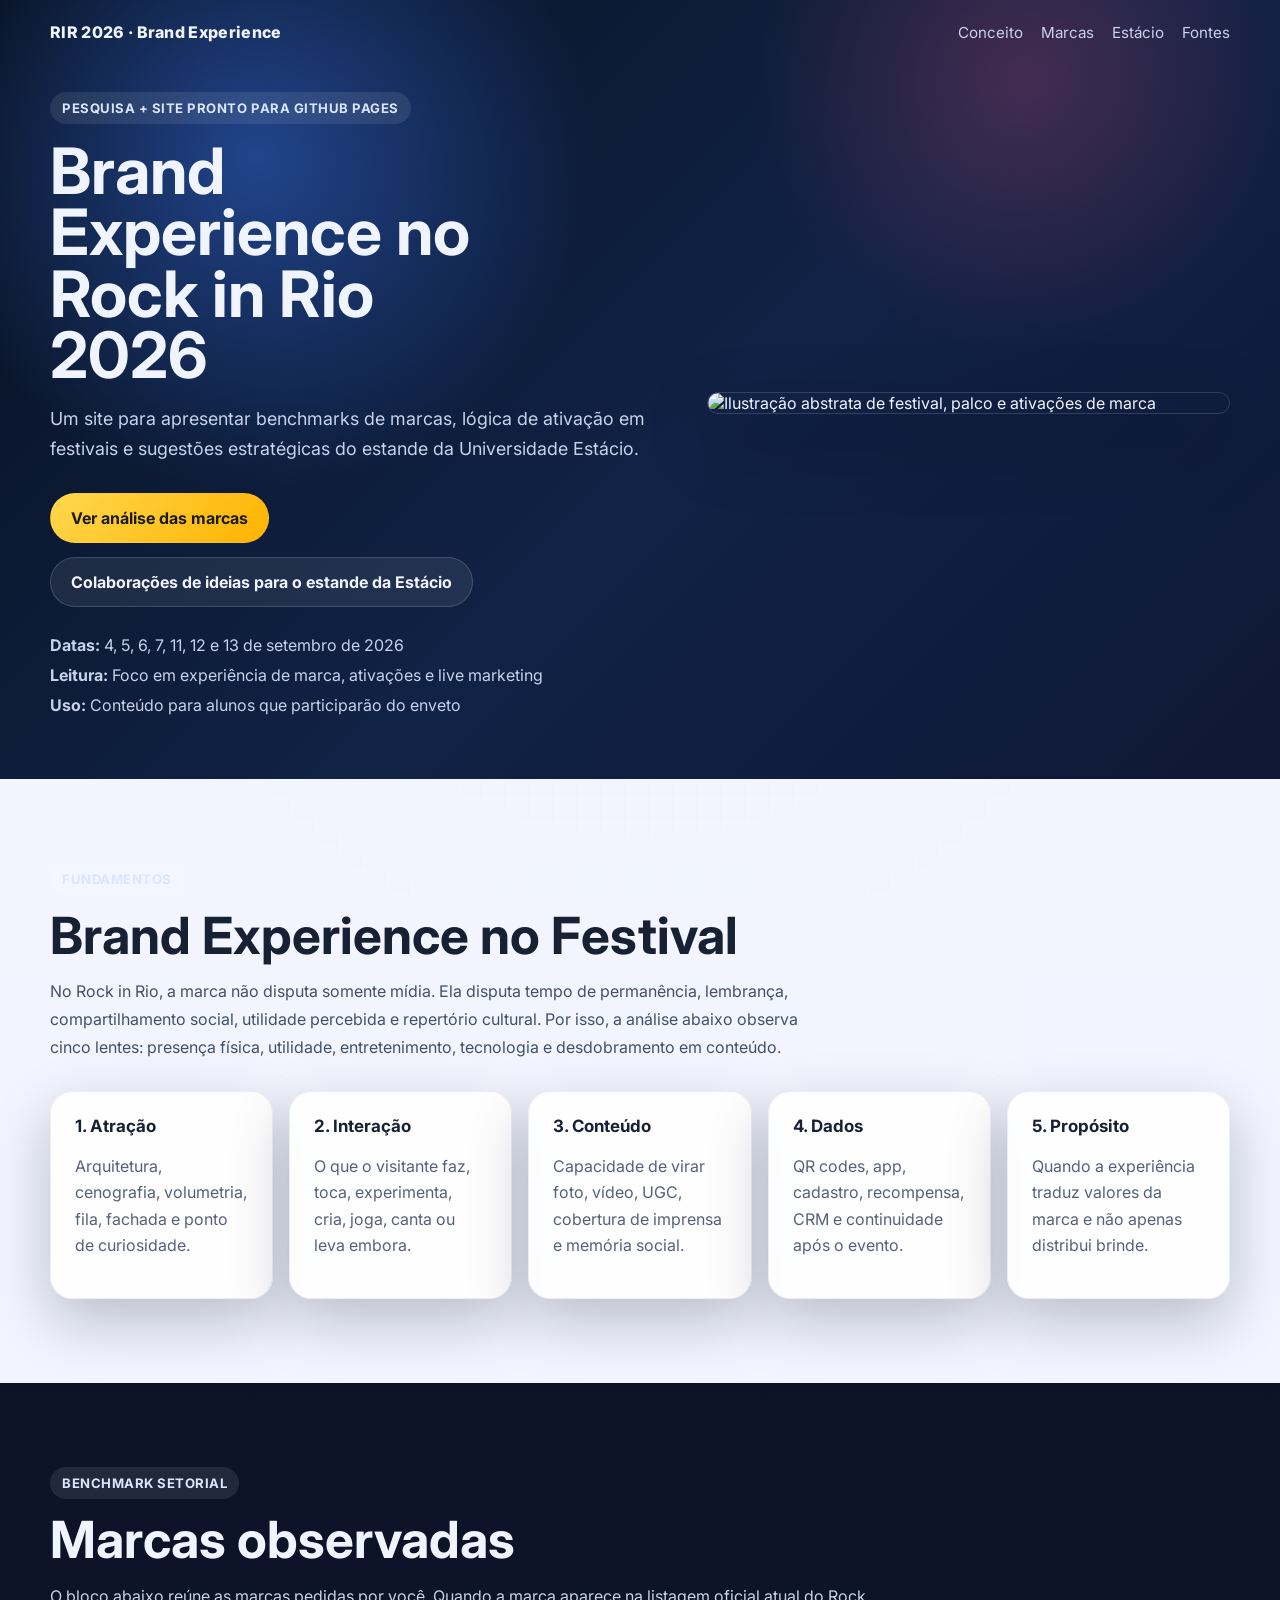
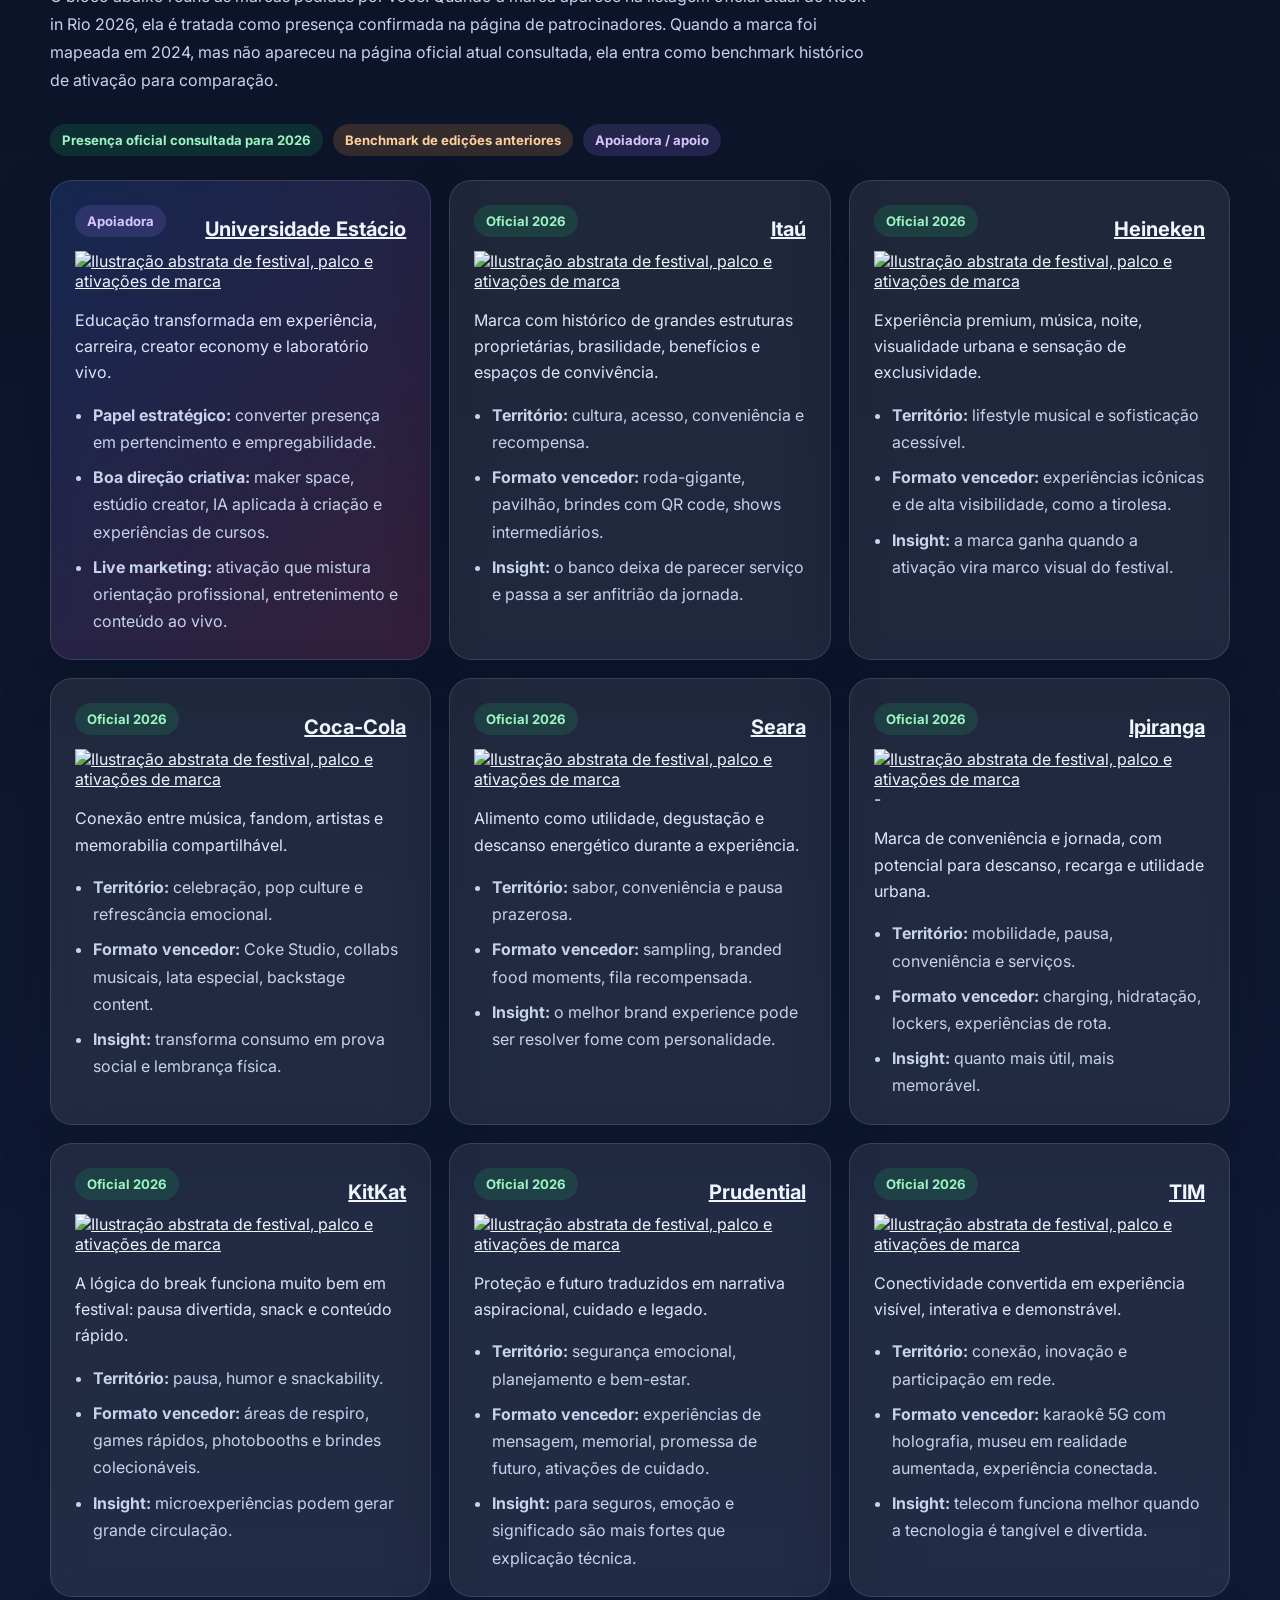
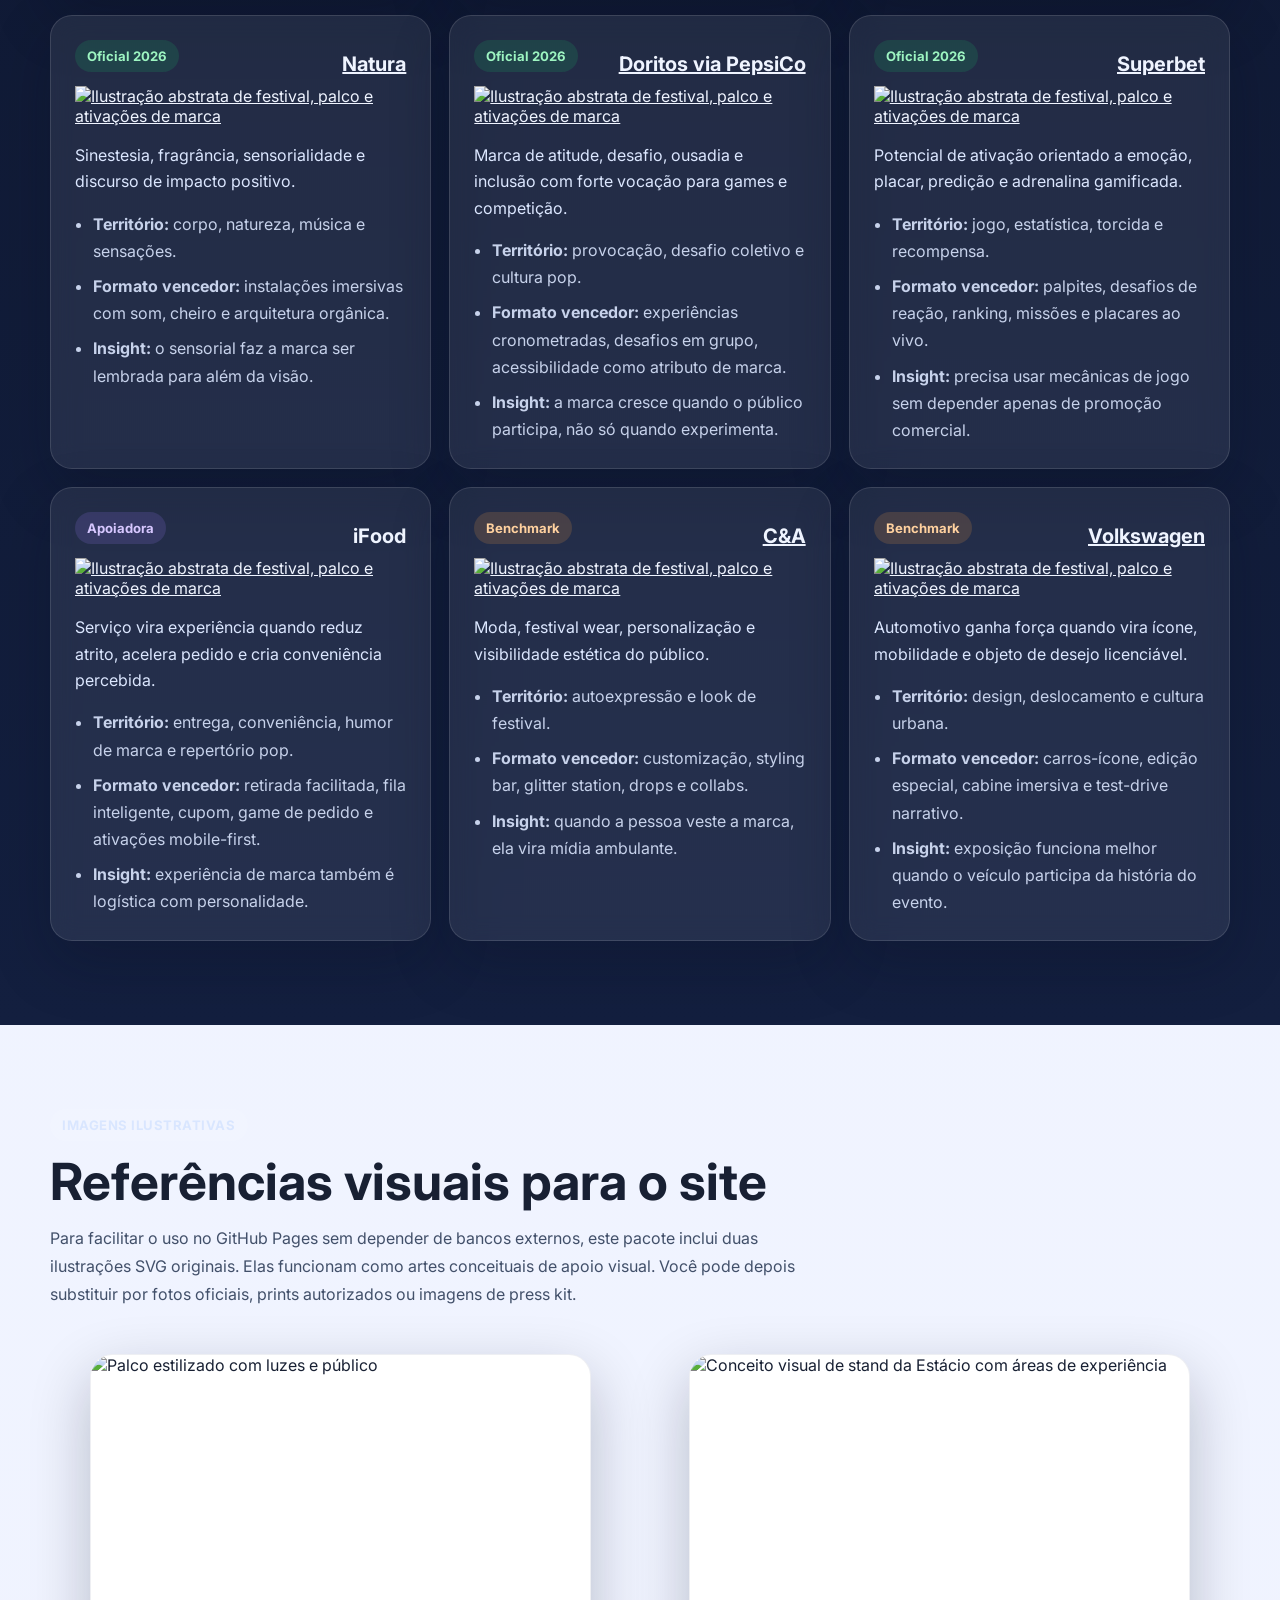
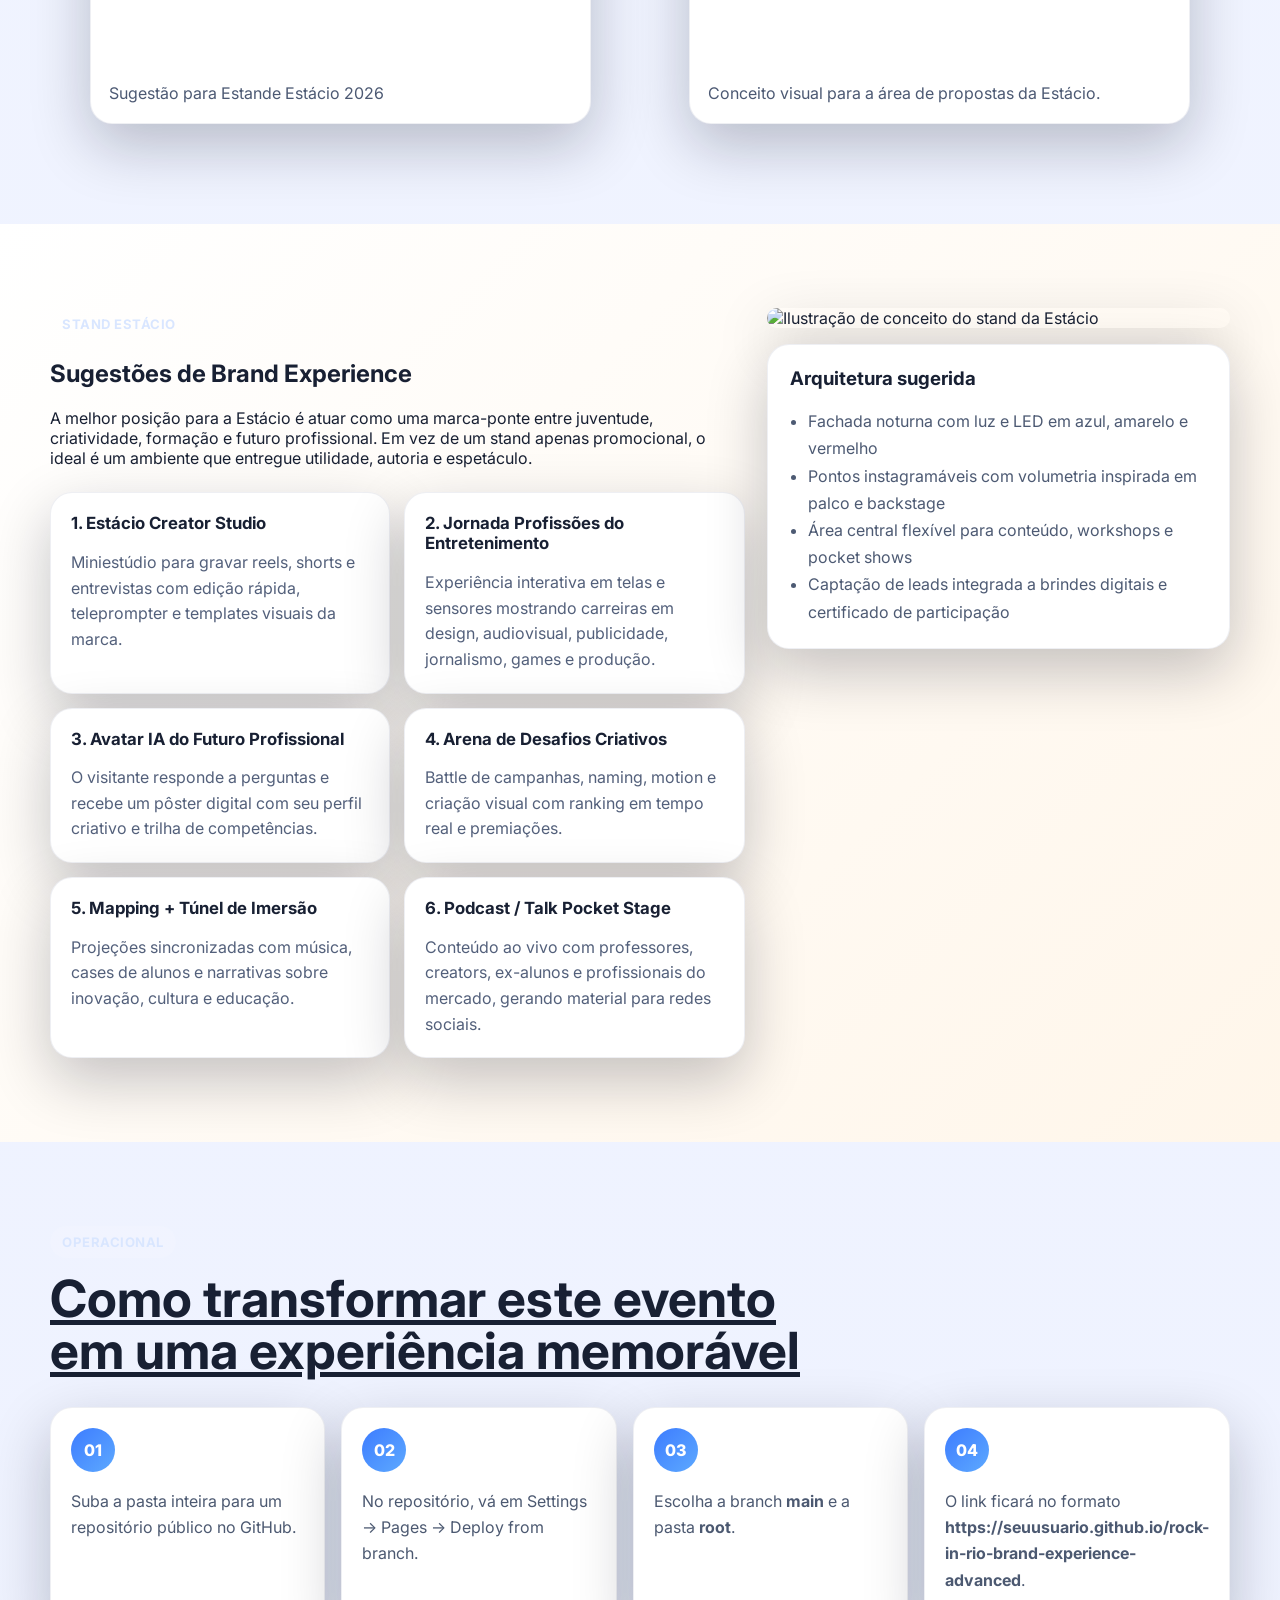
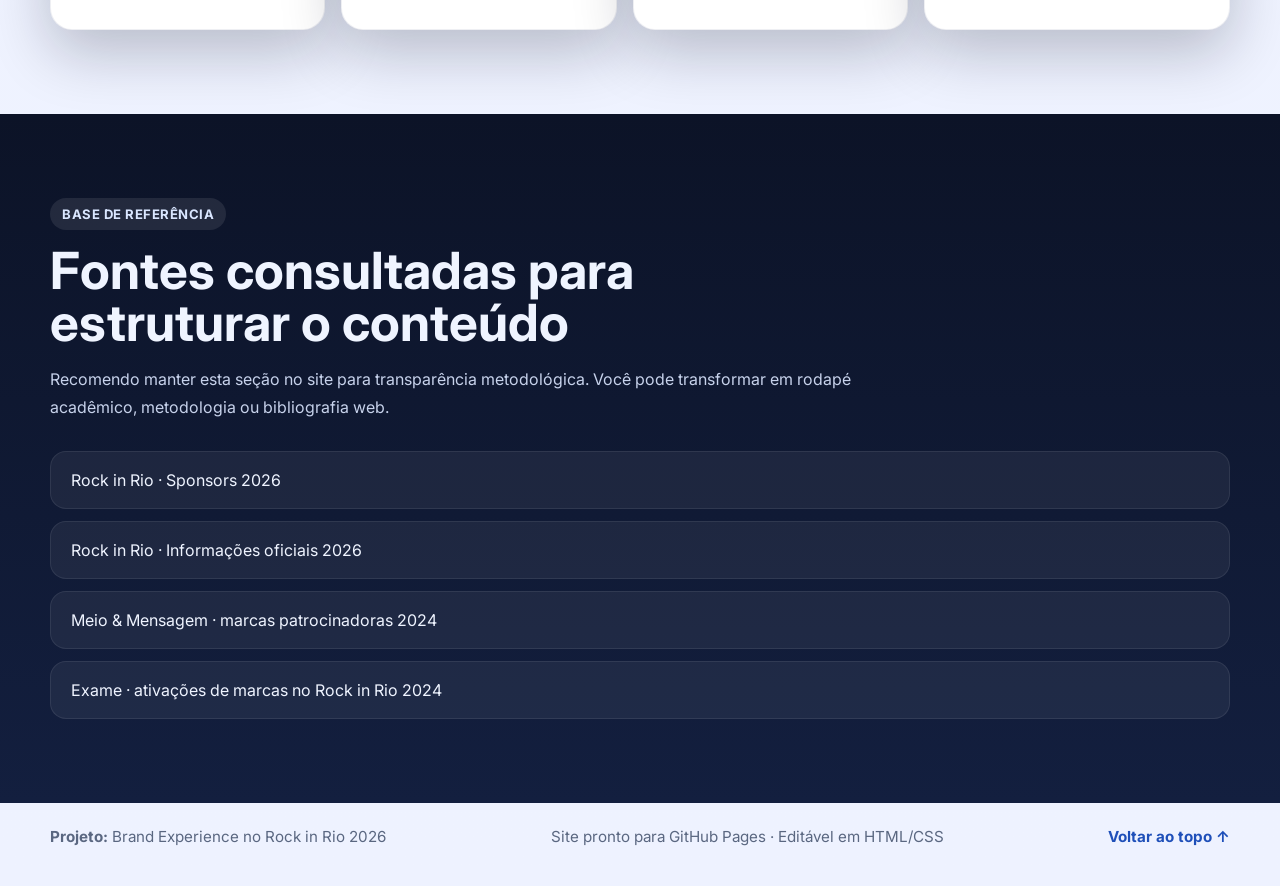
==== commit 75d7945c: "Add files via upload" ====
--- a/index.html
+++ b/index.html
@@ -44,7 +44,7 @@
         </ul>
       </div>
       <div class="hero-art">
-        <img src="images/hero-festival.svg" alt="Ilustração abstrata de festival, palco e ativações de marca" />
+        <img src="images/Logos/Logo_LabCriativo_1.png" alt="Ilustração abstrata de festival, palco e ativações de marca" />
       </div>
     </div>
   </header>
@@ -111,7 +111,7 @@
               <span class="status support">Apoiadora</span>
               <h3><a href="estacio_2024.html">Universidade Estácio</a></h3>
             </div>
-		    <a href="estacio_2024.html"><img src="images/hero-festival.svg" alt="Ilustração abstrata de festival, palco e ativações de marca"></a>
+		    <a href="estacio_2024.html"><img src="images/estacio/Estande_03.png" alt="Ilustração abstrata de festival, palco e ativações de marca"></a>
 <p class="summary">Educação transformada em experiência, carreira, creator economy e laboratório vivo.</p>
             <ul>
               <li><strong>Papel estratégico:</strong> converter presença em pertencimento e empregabilidade.</li>
@@ -123,10 +123,10 @@
           <article class="brand-card">
             <div class="card-top">
               <span class="status official">Oficial 2026</span>
-              <h3>Itaú</h3>
-            </div>
-			  <img src="images/hero-festival.svg" alt="Ilustração abstrata de festival, palco e ativações de marca" />
-            <p class="summary">Marca com histórico de grandes estruturas proprietárias, brasilidade, benefícios e espaços de convivência.</p>
+              <h3><a href="itau_2025.html">Itaú</a></h3>
+            </div>
+		    <a href="itau_2025.html"><img src="images/itau/itau_estande.jpeg" alt="Ilustração abstrata de festival, palco e ativações de marca"></a>
+<p class="summary">Marca com histórico de grandes estruturas proprietárias, brasilidade, benefícios e espaços de convivência.</p>
             <ul>
               <li><strong>Território:</strong> cultura, acesso, conveniência e recompensa.</li>
               <li><strong>Formato vencedor:</strong> roda-gigante, pavilhão, brindes com QR code, shows intermediários.</li>
@@ -137,10 +137,10 @@
           <article class="brand-card">
             <div class="card-top">
               <span class="status official">Oficial 2026</span>
-              <h3>Heineken</h3>
-            </div>
-			  <img src="images/hero-festival.svg" alt="Ilustração abstrata de festival, palco e ativações de marca" />
-            <p class="summary">Experiência premium, música, noite, visualidade urbana e sensação de exclusividade.</p>
+              <h3><a href="heineken_2025.html">Heineken</a></h3>
+            </div>
+		    <a href="heineken_2025.html"><img src="images/heineken/conexao/conexao_03.jpg" alt="Ilustração abstrata de festival, palco e ativações de marca"></a>
+<p class="summary">Experiência premium, música, noite, visualidade urbana e sensação de exclusividade.</p>
             <ul>
               <li><strong>Território:</strong> lifestyle musical e sofisticação acessível.</li>
               <li><strong>Formato vencedor:</strong> experiências icônicas e de alta visibilidade, como a tirolesa.</li>
@@ -151,8 +151,9 @@
           <article class="brand-card">
             <div class="card-top">
               <span class="status official">Oficial 2026</span>
-              <h3>Coca-Cola</h3>
-            </div>
+              <h3><a href="cocacola_2025.html">Coca-Cola</a></h3>
+            </div>
+			  <a href="cocacola_2025.html"><img src="images/cocacola/cocacola_estande_01.png" alt="Ilustração abstrata de festival, palco e ativações de marca"></a>
             <p class="summary">Conexão entre música, fandom, artistas e memorabilia compartilhável.</p>
             <ul>
               <li><strong>Território:</strong> celebração, pop culture e refrescância emocional.</li>
@@ -164,8 +165,9 @@
           <article class="brand-card">
             <div class="card-top">
               <span class="status official">Oficial 2026</span>
-              <h3>Seara</h3>
-            </div>
+              <h3><a href="seara_2025_b.html">Seara</a></h3>
+            </div>
+			  <a href="seara_2025_b.html"><img src="images/seara/heineken_brand_02.jpg" alt="Ilustração abstrata de festival, palco e ativações de marca"></a>
             <p class="summary">Alimento como utilidade, degustação e descanso energético durante a experiência.</p>
             <ul>
               <li><strong>Território:</strong> sabor, conveniência e pausa prazerosa.</li>
@@ -177,8 +179,9 @@
           <article class="brand-card">
             <div class="card-top">
               <span class="status official">Oficial 2026</span>
-              <h3>Ipiranga</h3>
-            </div>
+              <h3><a href="Ipiranga_2024.html">Ipiranga</a></h3>
+            </div>
+			   <a href="Ipiranga_2024.html"><img src="images/ipiranga/ipiranga_estande_01.jpg" alt="Ilustração abstrata de festival, palco e ativações de marca"></a>-
             <p class="summary">Marca de conveniência e jornada, com potencial para descanso, recarga e utilidade urbana.</p>
             <ul>
               <li><strong>Território:</strong> mobilidade, pausa, conveniência e serviços.</li>
@@ -190,8 +193,9 @@
           <article class="brand-card">
             <div class="card-top">
               <span class="status official">Oficial 2026</span>
-              <h3>KitKat</h3>
-            </div>
+              <h3><a href="kitkat_2025.html">KitKat</a></h3>
+            </div>
+			  <a href="kitkat_2025.html"><img src="images/kitkat/kitkat_estande_01.jpg" alt="Ilustração abstrata de festival, palco e ativações de marca"></a>
             <p class="summary">A lógica do break funciona muito bem em festival: pausa divertida, snack e conteúdo rápido.</p>
             <ul>
               <li><strong>Território:</strong> pausa, humor e snackability.</li>
@@ -203,8 +207,9 @@
           <article class="brand-card">
             <div class="card-top">
               <span class="status official">Oficial 2026</span>
-              <h3>Prudential</h3>
-            </div>
+              <h3><a href="prudential_2024.html">Prudential</a></h3>
+            </div>
+			  <a href="prudential_2024.html"><img src="images/prudential/prudential_estande_01.jpg" alt="Ilustração abstrata de festival, palco e ativações de marca"></a>
             <p class="summary">Proteção e futuro traduzidos em narrativa aspiracional, cuidado e legado.</p>
             <ul>
               <li><strong>Território:</strong> segurança emocional, planejamento e bem-estar.</li>
@@ -216,8 +221,9 @@
           <article class="brand-card">
             <div class="card-top">
               <span class="status official">Oficial 2026</span>
-              <h3>TIM</h3>
-            </div>
+              <h3><a href="tim_2024.html">TIM</a></h3>
+            </div>
+			  <a href="tim_2024.html"><img src="images/tim/tim_estande_01.jpg" alt="Ilustração abstrata de festival, palco e ativações de marca"></a>
             <p class="summary">Conectividade convertida em experiência visível, interativa e demonstrável.</p>
             <ul>
               <li><strong>Território:</strong> conexão, inovação e participação em rede.</li>
@@ -229,8 +235,9 @@
           <article class="brand-card">
             <div class="card-top">
               <span class="status official">Oficial 2026</span>
-              <h3>Natura</h3>
-            </div>
+              <h3><a href="natura_2024.html">Natura</a></h3>
+            </div>
+			  <a href="natura_2024.html"><img src="images/natura/natura_estande_2024.jpg" alt="Ilustração abstrata de festival, palco e ativações de marca"></a>
             <p class="summary">Sinestesia, fragrância, sensorialidade e discurso de impacto positivo.</p>
             <ul>
               <li><strong>Território:</strong> corpo, natureza, música e sensações.</li>
@@ -242,8 +249,10 @@
           <article class="brand-card">
             <div class="card-top">
               <span class="status official">Oficial 2026</span>
-              <h3>Doritos</h3>
-            </div>
+              <h3><a href="doritos_pepsico_2022.html">Doritos via PepsiCo</a></h3>
+            </div>
+			  <a href="doritos_pepsico_2022.html"><img src="images/doritos/doritos_estande.jpg" alt="Ilustração abstrata de festival, palco e ativações de marca"></a>
+			  
             <p class="summary">Marca de atitude, desafio, ousadia e inclusão com forte vocação para games e competição.</p>
             <ul>
               <li><strong>Território:</strong> provocação, desafio coletivo e cultura pop.</li>
@@ -255,8 +264,9 @@
           <article class="brand-card">
             <div class="card-top">
               <span class="status official">Oficial 2026</span>
-              <h3>Superbet</h3>
-            </div>
+              <h3><a href="superbet_2025.html">Superbet</a></h3>
+            </div>
+			  <a href="superbet_2025.html"><img src="images/superbet/superbet_estande.jpg" alt="Ilustração abstrata de festival, palco e ativações de marca"></a>
             <p class="summary">Potencial de ativação orientado a emoção, placar, predição e adrenalina gamificada.</p>
             <ul>
               <li><strong>Território:</strong> jogo, estatística, torcida e recompensa.</li>
@@ -270,6 +280,7 @@
               <span class="status support">Apoiadora</span>
               <h3>iFood</h3>
             </div>
+			  <a href="ifood_2025.html"><img src="images/ifood/ifood_estande.jpg" alt="Ilustração abstrata de festival, palco e ativações de marca"></a>
             <p class="summary">Serviço vira experiência quando reduz atrito, acelera pedido e cria conveniência percebida.</p>
             <ul>
               <li><strong>Território:</strong> entrega, conveniência, humor de marca e repertório pop.</li>
@@ -281,8 +292,9 @@
           <article class="brand-card">
             <div class="card-top">
               <span class="status historic">Benchmark</span>
-              <h3>C&amp;A</h3>
-            </div>
+              <h3><a href="c&amp;a_2022.html">C&amp;A</a></h3>
+            </div>
+			  <a href="c&a_2022.html"><img src="images/C&A/C&A_estande.jpg" alt="Ilustração abstrata de festival, palco e ativações de marca"></a>
             <p class="summary">Moda, festival wear, personalização e visibilidade estética do público.</p>
             <ul>
               <li><strong>Território:</strong> autoexpressão e look de festival.</li>
@@ -294,8 +306,9 @@
           <article class="brand-card">
             <div class="card-top">
               <span class="status historic">Benchmark</span>
-              <h3>Volkswagen</h3>
-            </div>
+              <h3><a href="volkswagen_2025.html">Volkswagen</a></h3>
+            </div>
+		    <a href="volkswagen_2025.html"><img src="images/Volkswagen/Volkswagen_estande.jpeg" alt="Ilustração abstrata de festival, palco e ativações de marca"></a>
             <p class="summary">Automotivo ganha força quando vira ícone, mobilidade e objeto de desejo licenciável.</p>
             <ul>
               <li><strong>Território:</strong> design, deslocamento e cultura urbana.</li>
@@ -320,11 +333,11 @@
 
       <div class="visual-grid">
         <figure class="visual-card">
-          <img src="images/hero-festival.svg" alt="Palco estilizado com luzes e público" />
-          <figcaption>Hero visual para abertura do site.</figcaption>
+          <img src="images/estacio/Estande_01.png" alt="Palco estilizado com luzes e público" />
+          <figcaption>Sugestão para Estande Estácio 2026</figcaption>
         </figure>
         <figure class="visual-card">
-          <img src="images/estacio-stand-concept.svg" alt="Conceito visual de stand da Estácio com áreas de experiência" />
+          <img src="images/estacio/estande_circular_1.png" alt="Conceito visual de stand da Estácio com áreas de experiência" />
           <figcaption>Conceito visual para a área de propostas da Estácio.</figcaption>
         </figure>
       </div>
@@ -334,7 +347,7 @@
       <div class="wrap estacio-grid">
         <div>
           <span class="kicker">Stand Estácio</span>
-          <h2>Sugestões de Brand Experience e Live Marketing</h2>
+          <h2>Sugestões de Brand Experience</h2>
           <p>
             A melhor posição para a Estácio é atuar como uma marca-ponte entre juventude,
             criatividade, formação e futuro profissional. Em vez de um stand apenas promocional,
@@ -370,7 +383,7 @@
         </div>
 
         <aside class="estacio-panel">
-          <img src="images/estacio-stand-concept.svg" alt="Ilustração de conceito do stand da Estácio" />
+          <img src="images/estacio/estande_circular_2.png" alt="Ilustração de conceito do stand da Estácio" />
           <div class="panel-box">
             <h3>Arquitetura sugerida</h3>
             <ul>
@@ -383,11 +396,10 @@
         </aside>
       </div>
     </section>
-
     <section class="section wrap" id="roadmap">
       <div class="section-heading">
         <span class="kicker">Operacional</span>
-        <h2>Como transformar este site em apresentação e GitHub Pages</h2>
+        <h2><a href="deletar.html">Como transformar este evento em uma experiência memorável</a></h2>
       </div>
       <div class="steps">
         <div class="step"><span>01</span><p>Suba a pasta inteira para um repositório público no GitHub.</p></div>
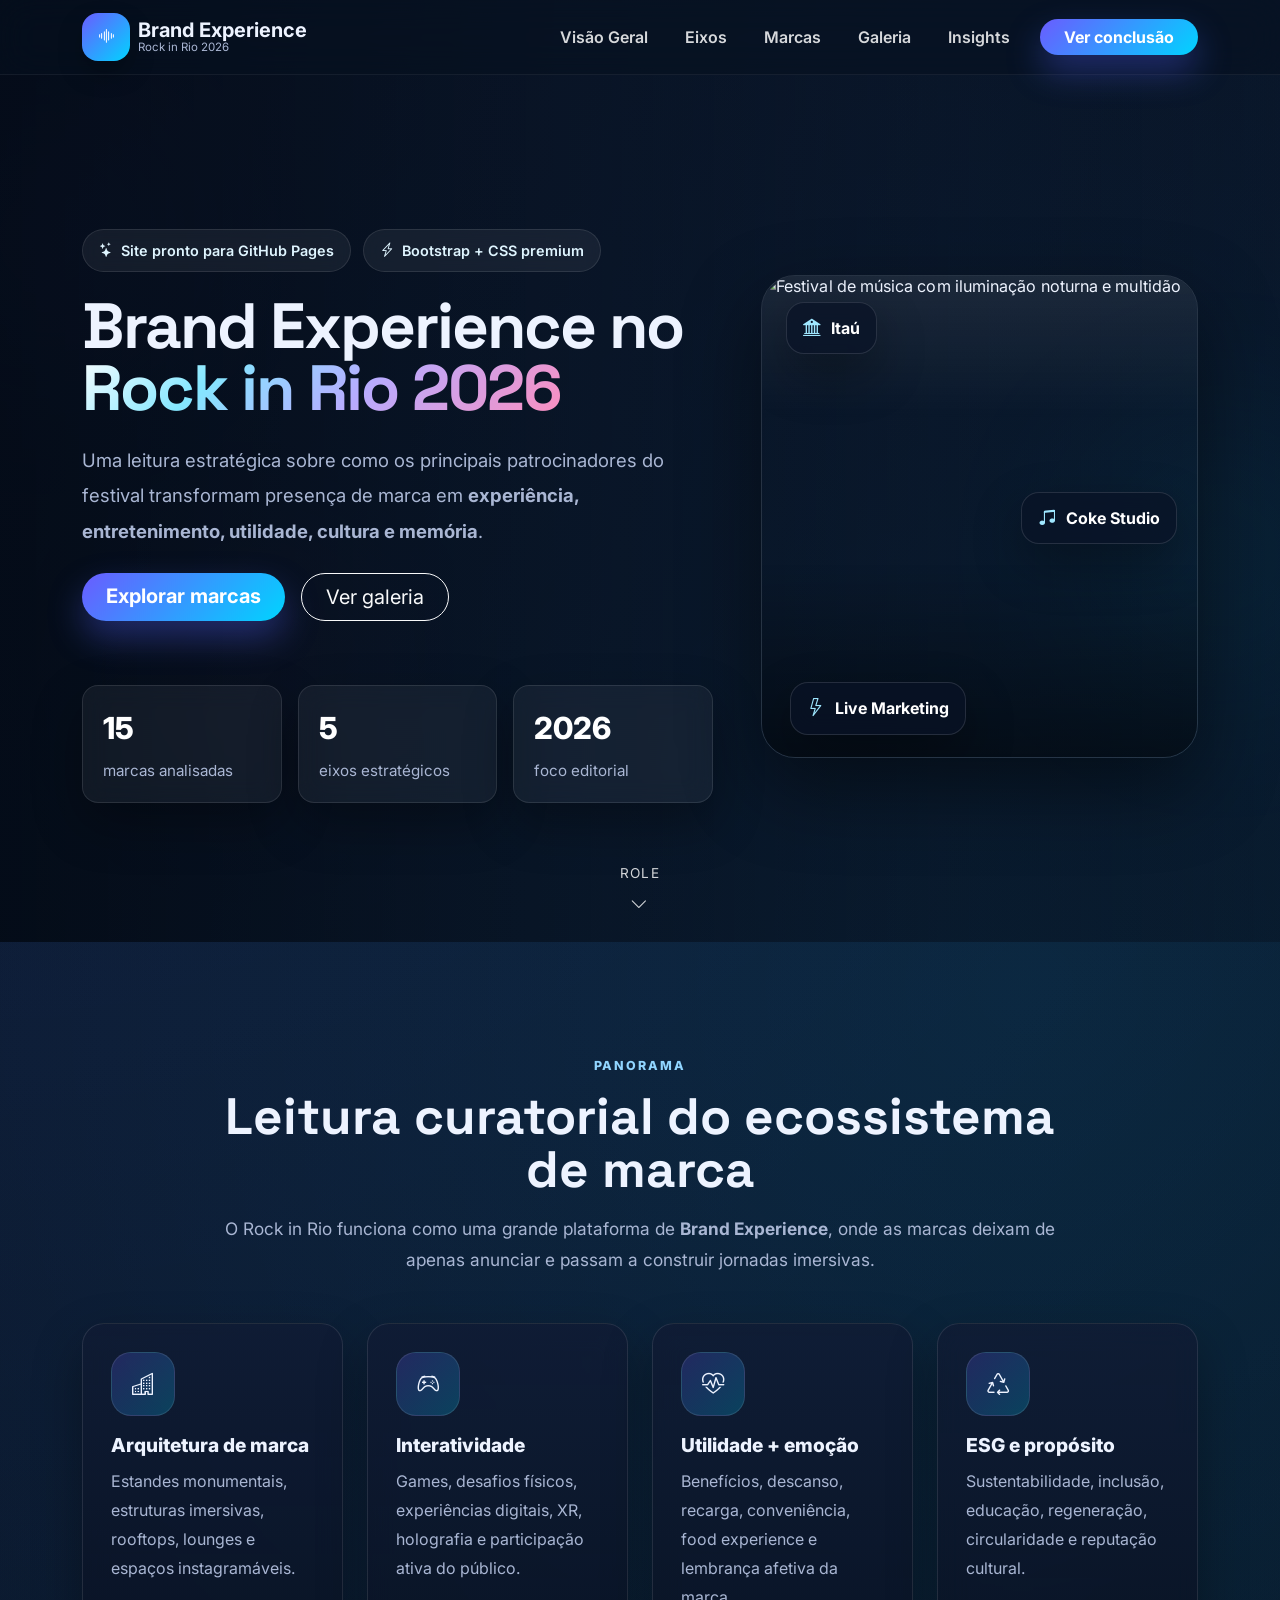
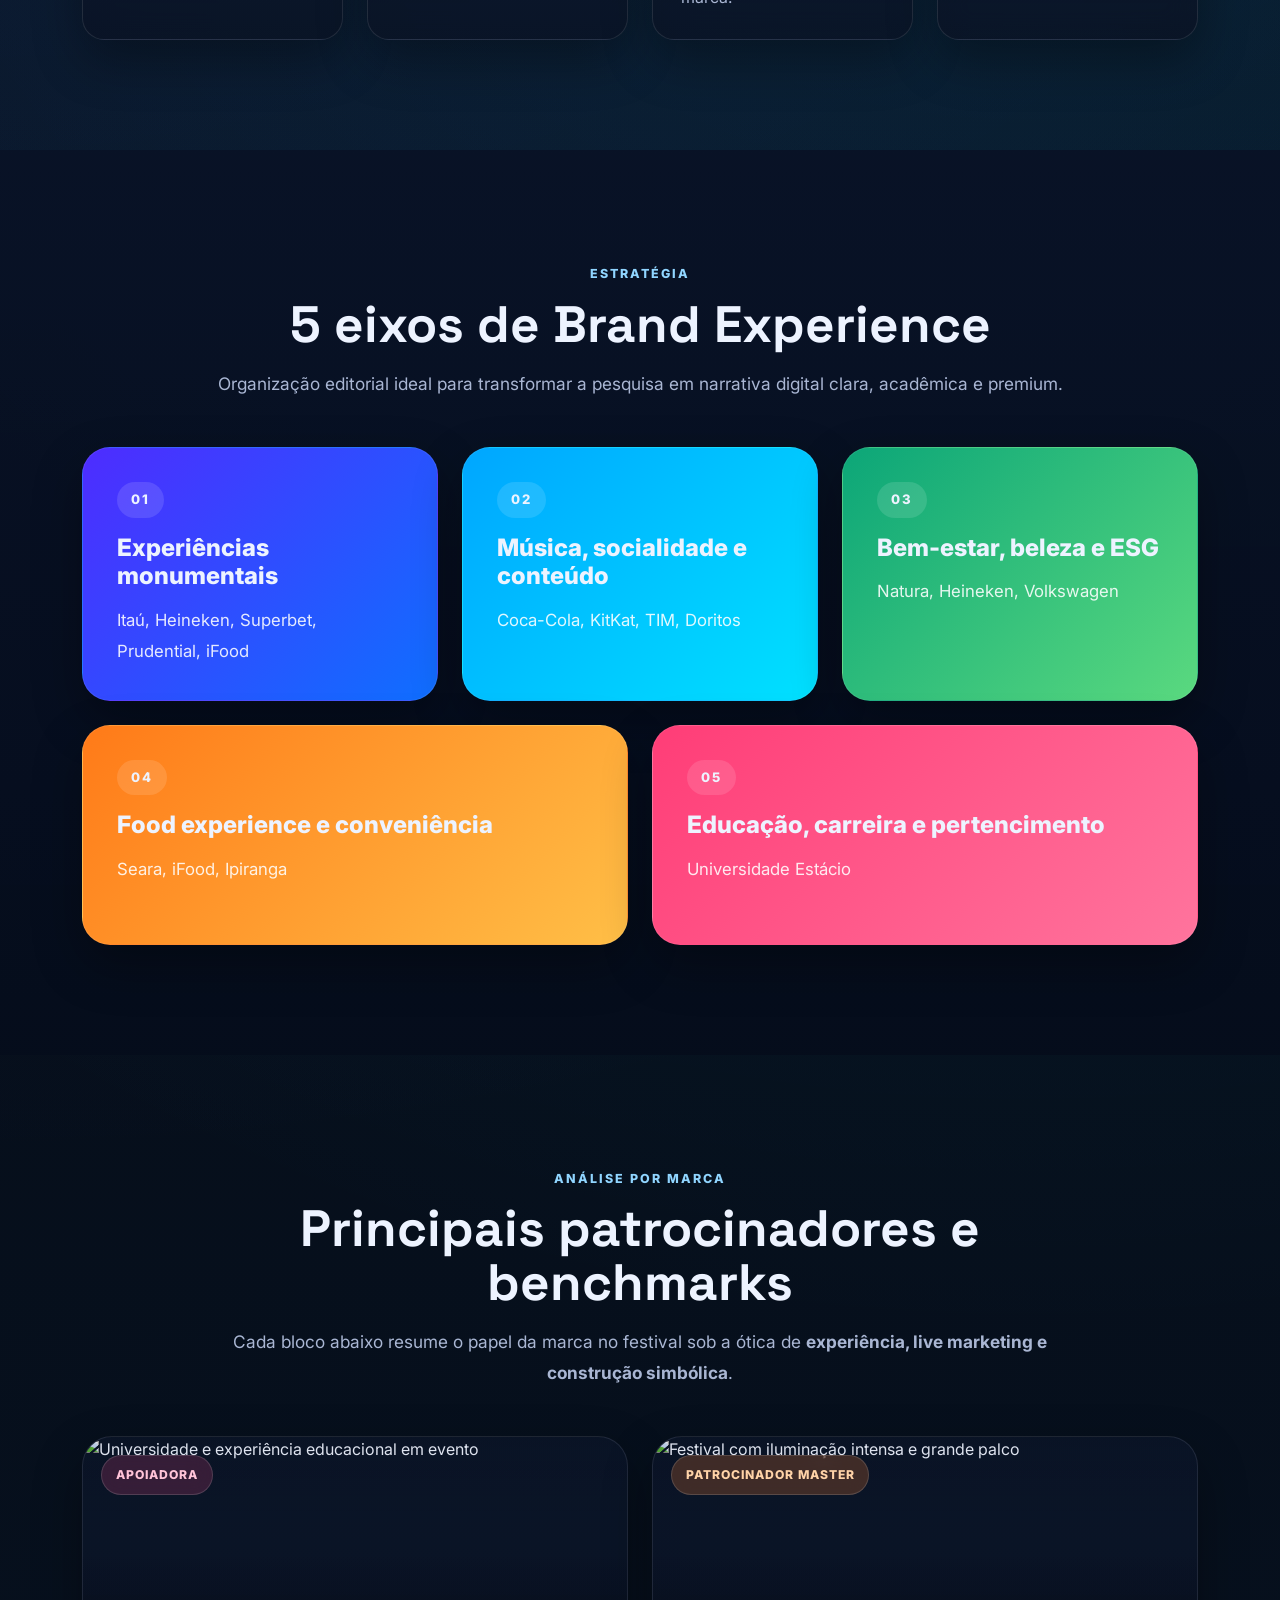
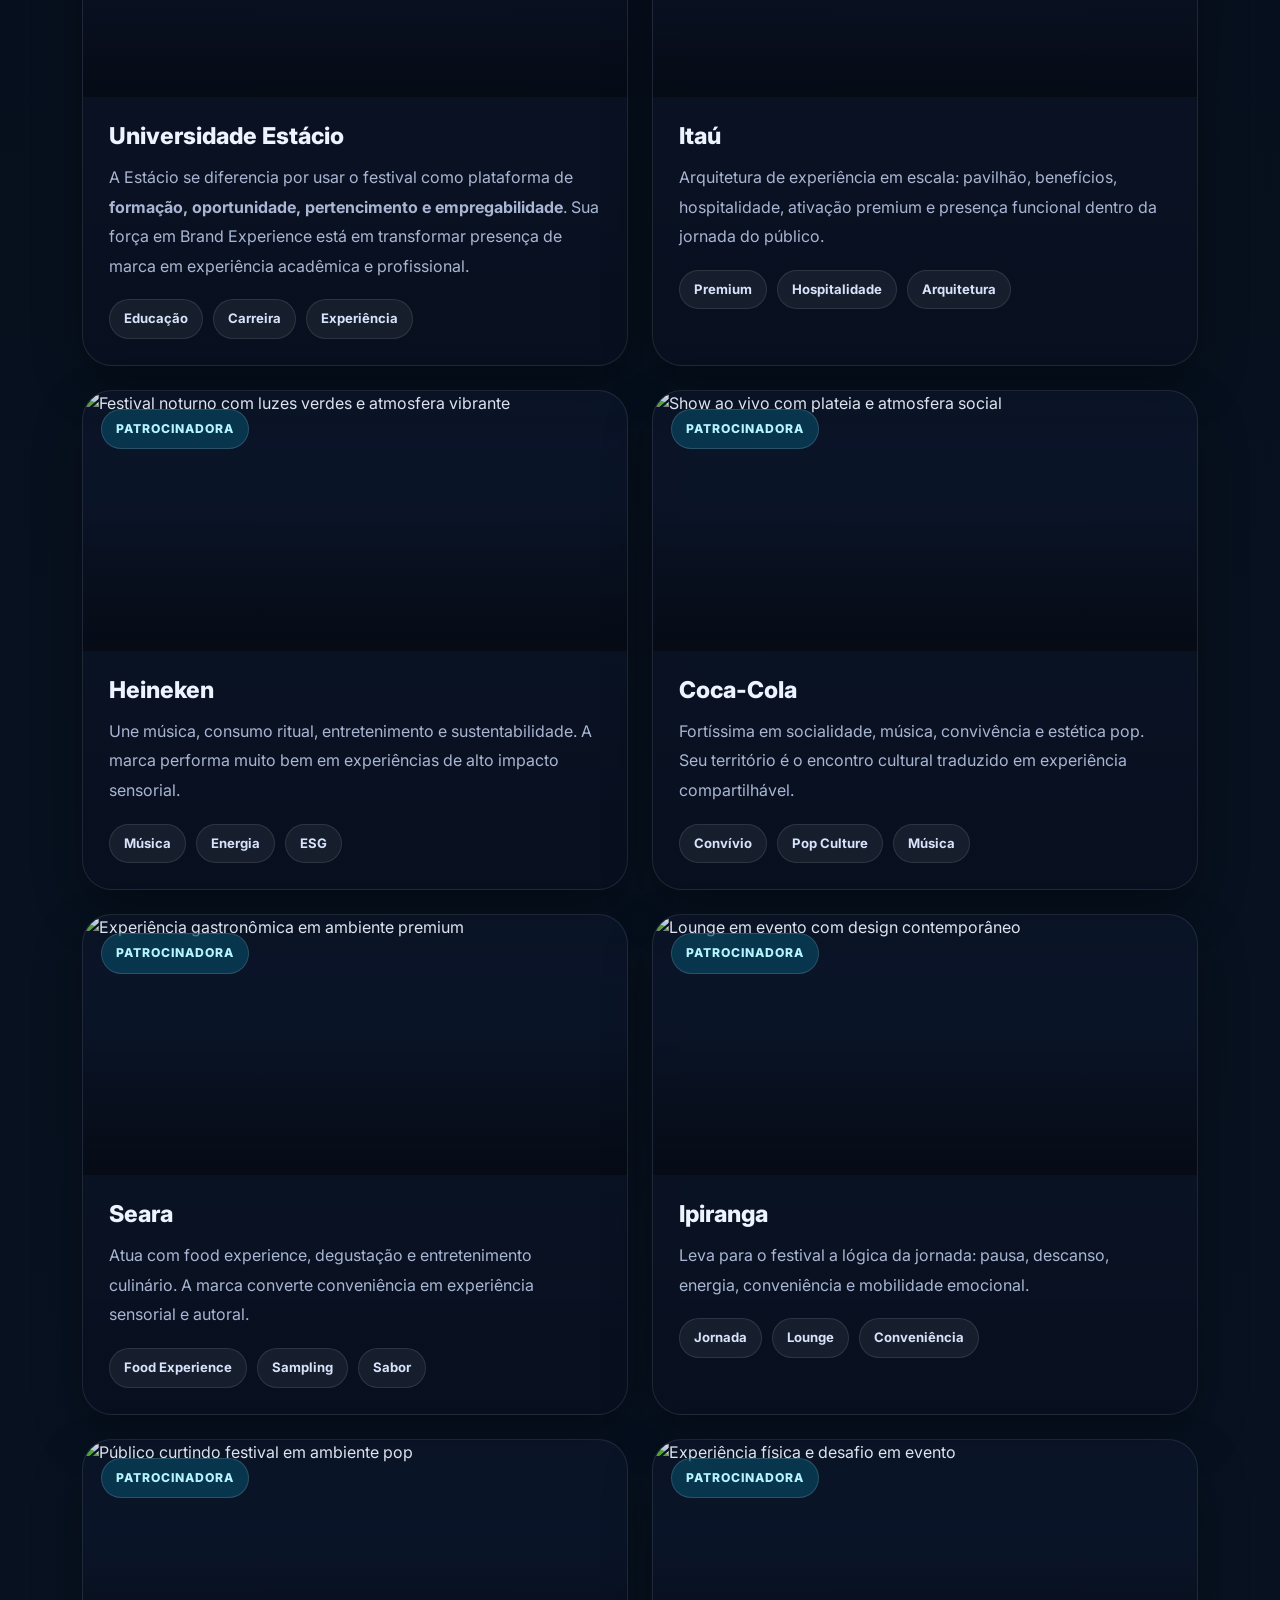
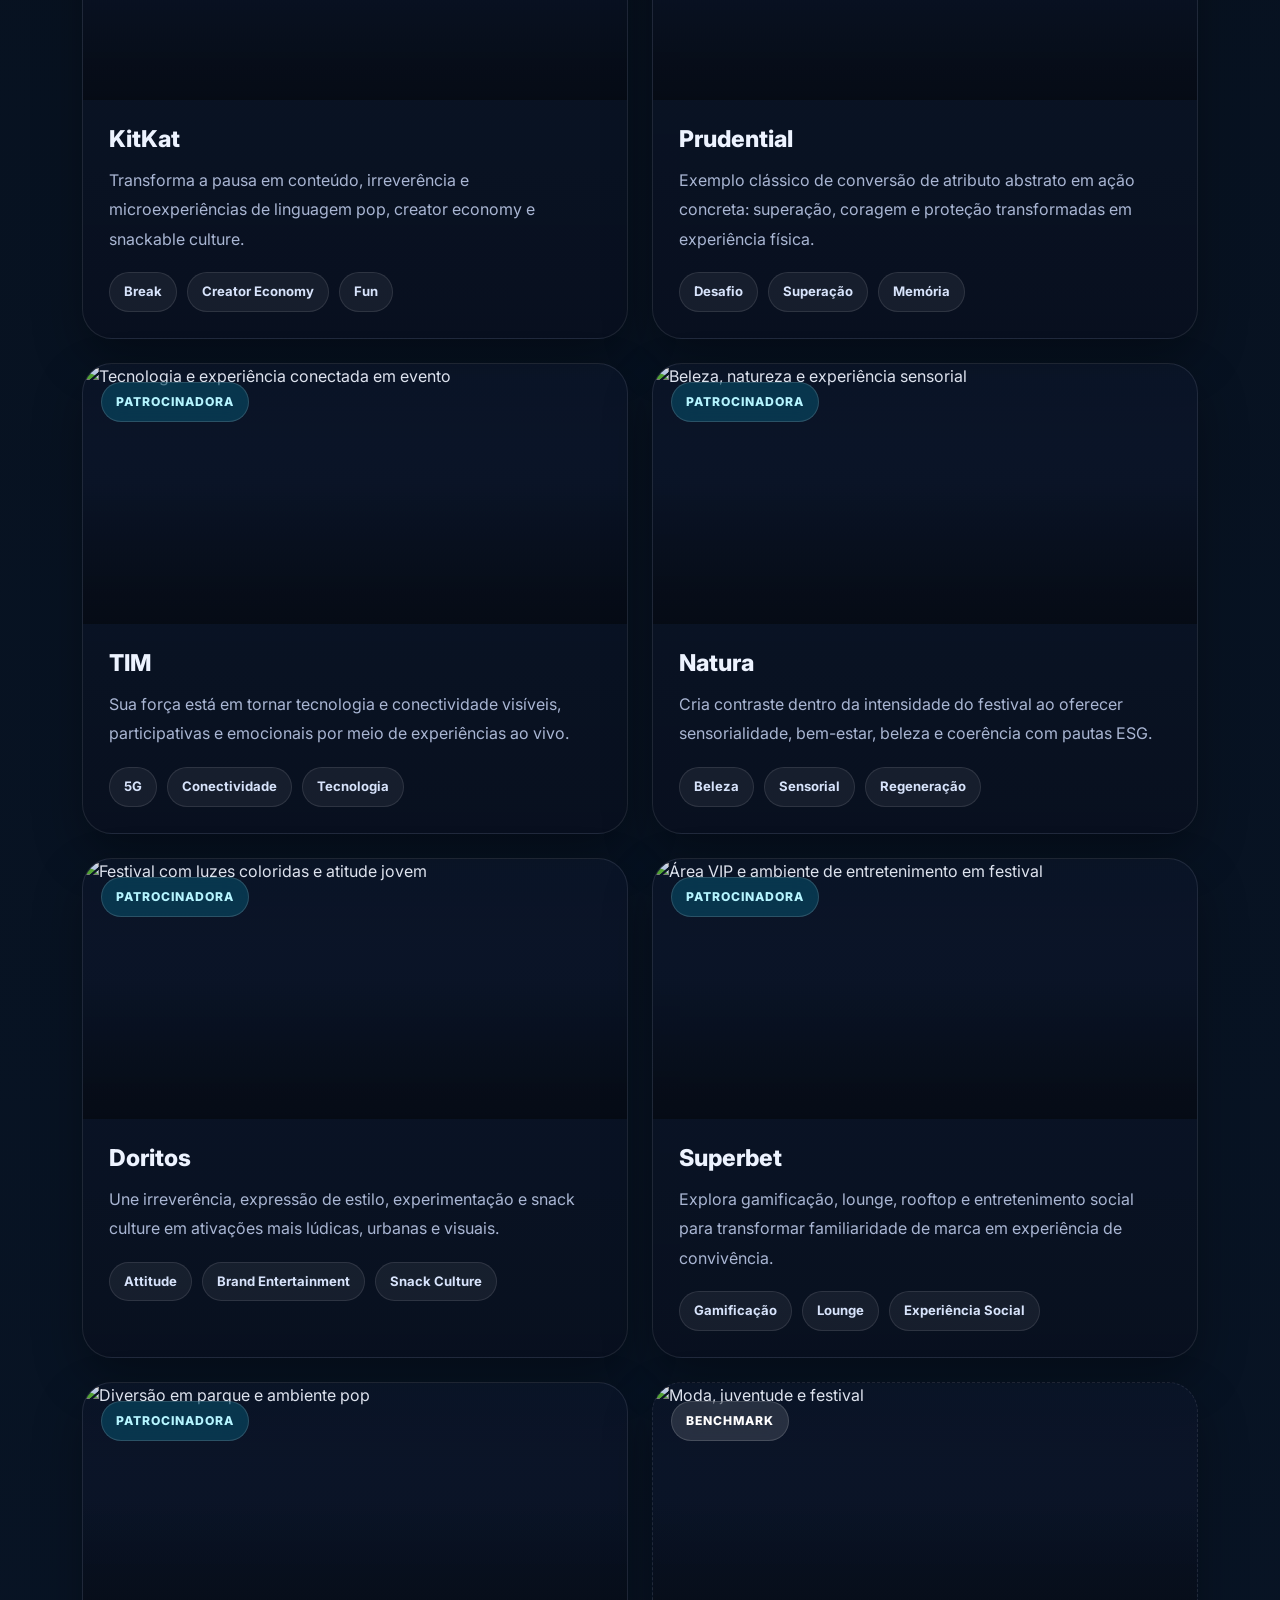
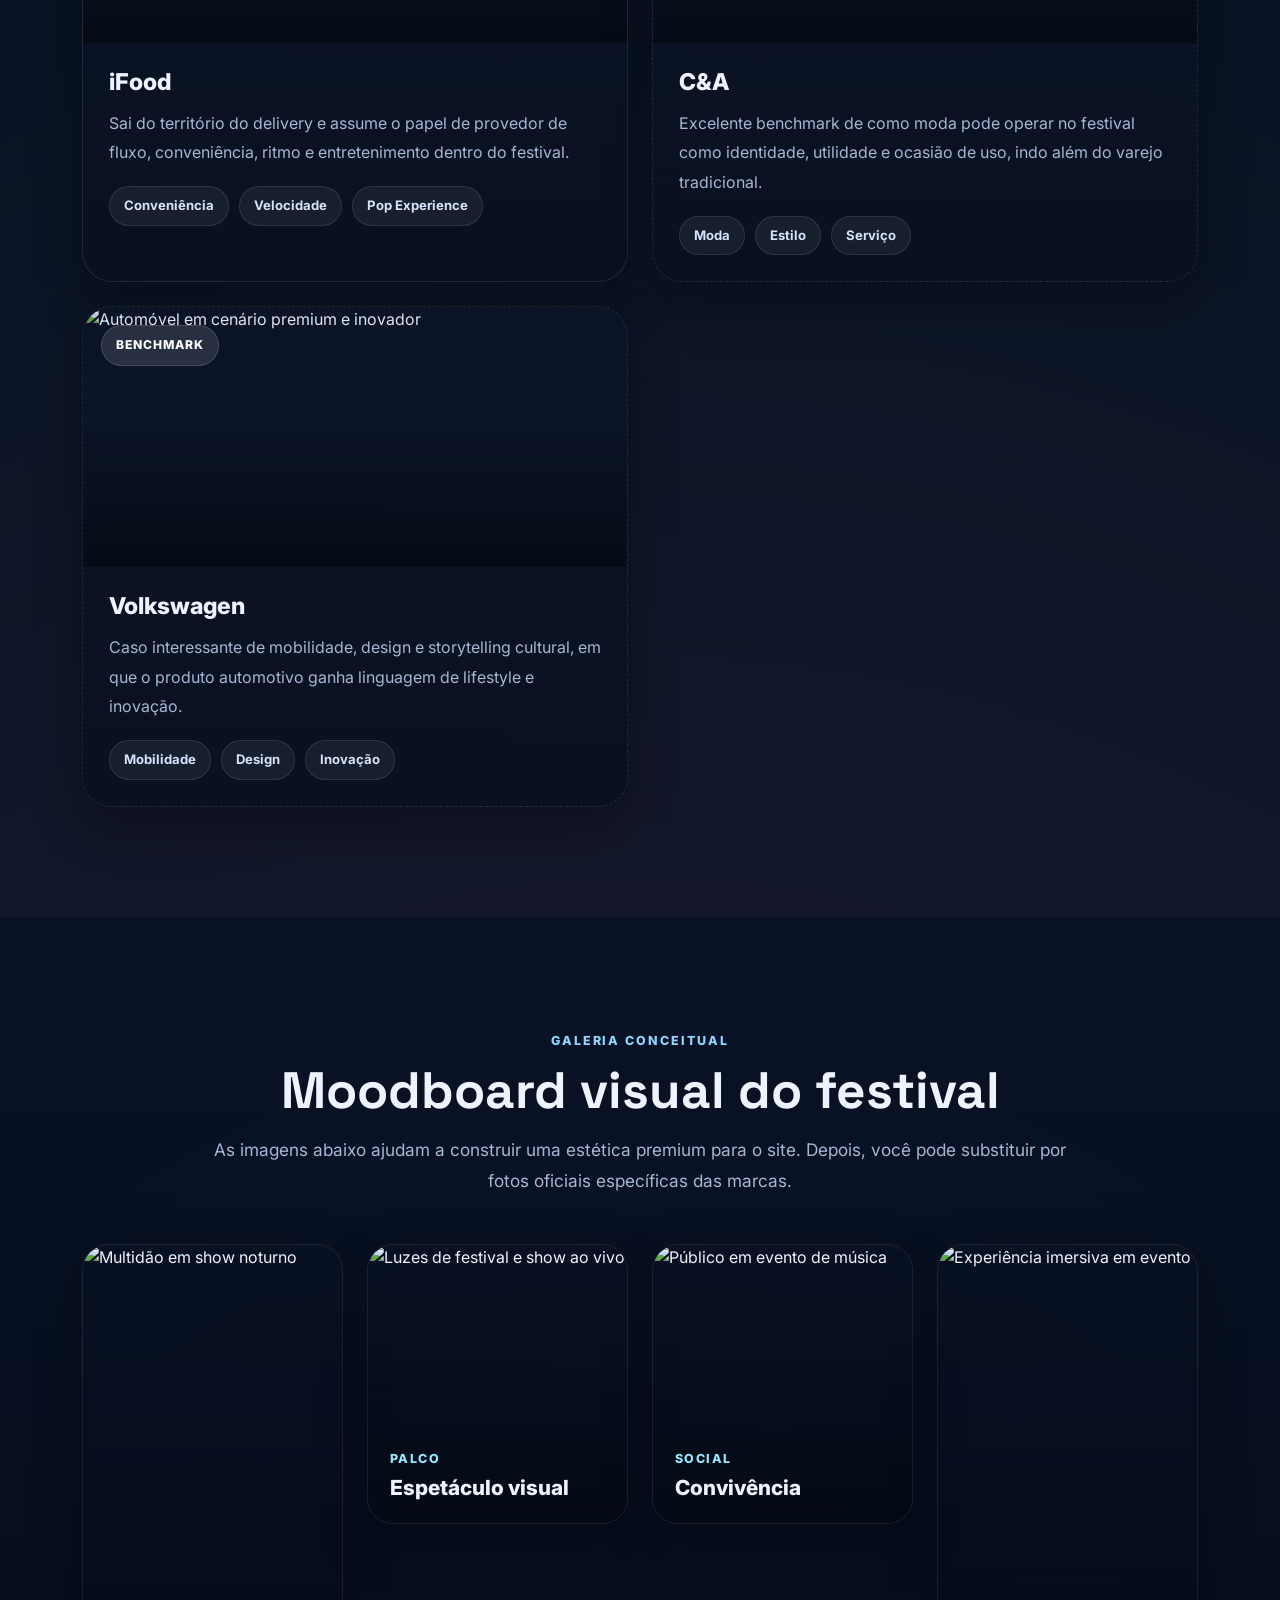
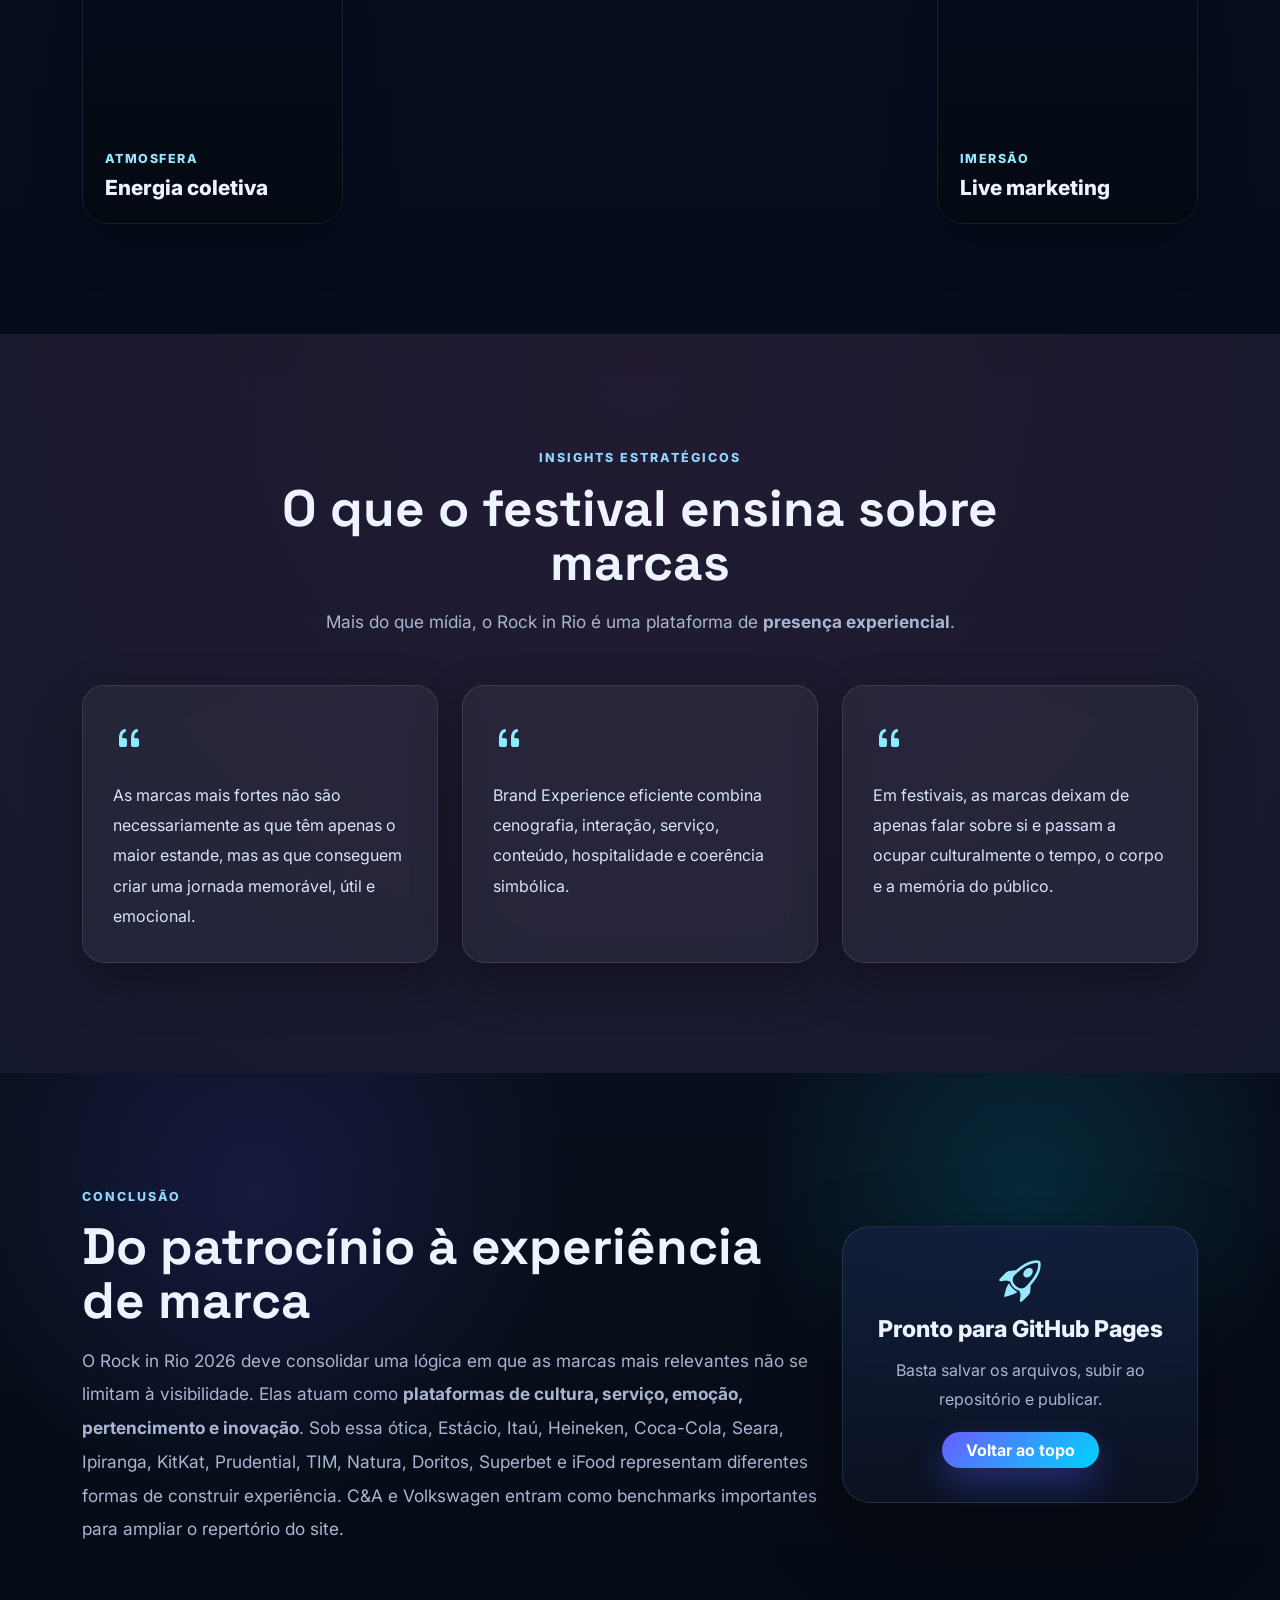
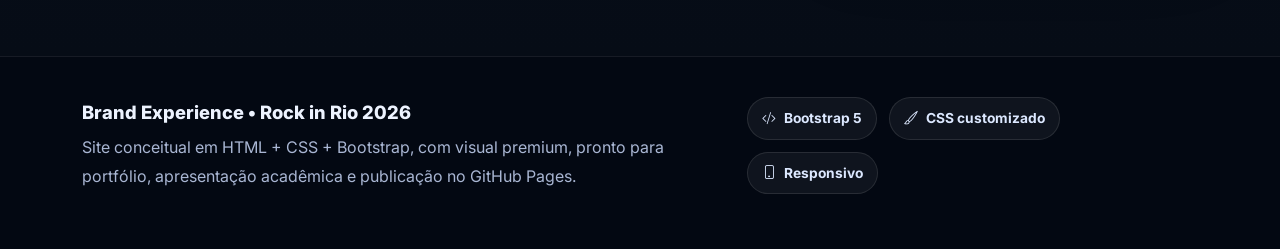
==== commit adac360b: "Add files via upload" ====
--- a/index.html
+++ b/index.html
@@ -1,442 +1,841 @@
 <!DOCTYPE html>
-<html lang="pt-BR">
-<head>
-  <meta charset="UTF-8" />
-  <meta name="viewport" content="width=device-width, initial-scale=1.0" />
-  <title>Brand Experience no Rock in Rio 2026</title>
-  <meta name="description" content="Site de pesquisa e referência sobre Brand Experience e Live Marketing no Rock in Rio 2026, com foco em insights para o stand da Estácio." />
-  <link rel="preconnect" href="https://fonts.googleapis.com">
-  <link rel="preconnect" href="https://fonts.gstatic.com" crossorigin>
-  <link href="https://fonts.googleapis.com/css2?family=Inter:wght@400;500;600;700;800&display=swap" rel="stylesheet">
-  <link rel="stylesheet" href="style.css" />
-</head>
-<body>
-  <div class="bg-grid"></div>
-
-  <header class="hero" id="topo">
-    <nav class="nav wrap">
-      <div class="brand">RIR 2026 · Brand Experience</div>
-      <div class="nav-links">
-        <a href="#conceito">Conceito</a>
-        <a href="#patrocinadores">Marcas</a>
-        <a href="#estacio">Estácio</a>
-        <a href="#fontes">Fontes</a>
+<html lang="pt-BR" data-bs-theme="dark">
+  <head>
+    <meta charset="UTF-8" />
+    <meta name="viewport" content="width=device-width, initial-scale=1" />
+    <title>Rock in Rio 2026 • Brand Experience dos Patrocinadores</title>
+    <meta
+      name="description"
+      content="Análise de Brand Experience dos principais patrocinadores do Rock in Rio 2026, com foco em ativações, live marketing, experiência de marca e arquitetura de festival."
+    />
+
+    <!-- Bootstrap / Icons / AOS -->
+    <link
+      href="https://cdn.jsdelivr.net/npm/bootstrap@5.3.3/dist/css/bootstrap.min.css"
+      rel="stylesheet"
+    />
+    <link
+      href="https://cdn.jsdelivr.net/npm/bootstrap-icons@1.11.3/font/bootstrap-icons.css"
+      rel="stylesheet"
+    />
+    <link
+      href="https://unpkg.com/aos@2.3.1/dist/aos.css"
+      rel="stylesheet"
+    />
+
+    <!-- Fonts -->
+    <link rel="preconnect" href="https://fonts.googleapis.com" />
+    <link rel="preconnect" href="https://fonts.gstatic.com" crossorigin />
+    <link
+      href="https://fonts.googleapis.com/css2?family=Inter:wght@300;400;500;600;700;800;900&family=Space+Grotesk:wght@500;700&display=swap"
+      rel="stylesheet"
+    />
+
+    <!-- Custom CSS -->
+    <link rel="stylesheet" href="styles.css" />
+  </head>
+  <body data-bs-spy="scroll" data-bs-target="#mainNav" data-bs-offset="90" tabindex="0">
+    <!-- Progress Bar -->
+    <div id="scrollProgress"></div>
+
+    <!-- Floating Orbs -->
+    <div class="bg-orb orb-1"></div>
+    <div class="bg-orb orb-2"></div>
+    <div class="bg-orb orb-3"></div>
+
+    <!-- Navbar -->
+    <nav id="mainNav" class="navbar navbar-expand-lg fixed-top navbar-glass">
+      <div class="container">
+        <a class="navbar-brand d-flex align-items-center gap-2" href="#home">
+          <span class="brand-mark">
+            <i class="bi bi-soundwave"></i>
+          </span>
+          <span class="brand-text">
+            <strong>Brand Experience</strong>
+            <small>Rock in Rio 2026</small>
+          </span>
+        </a>
+
+        <button
+          class="navbar-toggler border-0 shadow-none"
+          type="button"
+          data-bs-toggle="collapse"
+          data-bs-target="#navbarContent"
+          aria-controls="navbarContent"
+          aria-expanded="false"
+          aria-label="Alternar navegação"
+        >
+          <i class="bi bi-list fs-1"></i>
+        </button>
+
+        <div class="collapse navbar-collapse" id="navbarContent">
+          <ul class="navbar-nav ms-auto align-items-lg-center gap-lg-2">
+            <li class="nav-item"><a class="nav-link" href="#overview">Visão Geral</a></li>
+            <li class="nav-item"><a class="nav-link" href="#eixos">Eixos</a></li>
+            <li class="nav-item"><a class="nav-link" href="#marcas">Marcas</a></li>
+            <li class="nav-item"><a class="nav-link" href="#galeria">Galeria</a></li>
+            <li class="nav-item"><a class="nav-link" href="#insights">Insights</a></li>
+            <li class="nav-item ms-lg-2">
+              <a class="btn btn-brand rounded-pill px-4" href="#conclusao">
+                Ver conclusão
+              </a>
+            </li>
+          </ul>
+        </div>
       </div>
     </nav>
 
-    <div class="wrap hero-grid">
-      <div class="hero-copy">
-        <span class="eyebrow">Pesquisa + site pronto para GitHub Pages</span>
-        <h1>Brand Experience no Rock in Rio 2026</h1>
-        <p class="lead">
-          Um site para apresentar benchmarks de marcas,
-          lógica de ativação em festivais e sugestões estratégicas do
-          estande da Universidade Estácio.
-        </p>
-        <div class="hero-actions">
-          <a class="btn btn-primary" href="#patrocinadores">Ver análise das marcas</a>
-          <a class="btn btn-secondary" href="#estacio">Colaborações de ideias para o estande da Estácio</a>
-        </div>
-        <ul class="hero-facts">
-          <li><strong>Datas:</strong> 4, 5, 6, 7, 11, 12 e 13 de setembro de 2026</li>
-          <li><strong>Leitura:</strong> Foco em experiência de marca, ativações e live marketing</li>
-          <li><strong>Uso:</strong> Conteúdo para alunos que participarão do enveto</li>
-        </ul>
+    <!-- Hero -->
+    <header id="home" class="hero-section position-relative overflow-hidden">
+      <div class="hero-overlay"></div>
+
+      <div class="container position-relative hero-content">
+        <div class="row align-items-center g-5 min-vh-100 py-5">
+          <div class="col-lg-7">
+            <div class="hero-badges mb-4" data-aos="fade-up">
+              <span class="pill-badge"><i class="bi bi-stars"></i> Site pronto para GitHub Pages</span>
+              <span class="pill-badge"><i class="bi bi-lightning-charge"></i> Bootstrap + CSS premium</span>
+            </div>
+
+            <h1 class="display-3 fw-bold hero-title" data-aos="fade-up" data-aos-delay="100">
+              Brand Experience no
+              <span class="text-gradient">Rock in Rio 2026</span>
+            </h1>
+
+            <p class="hero-lead mt-4" data-aos="fade-up" data-aos-delay="200">
+              Uma leitura estratégica sobre como os principais patrocinadores do
+              festival transformam presença de marca em
+              <strong>experiência, entretenimento, utilidade, cultura e memória</strong>.
+            </p>
+
+            <div class="d-flex flex-wrap gap-3 mt-4" data-aos="fade-up" data-aos-delay="300">
+              <a href="#marcas" class="btn btn-brand btn-lg rounded-pill px-4">
+                Explorar marcas
+              </a>
+              <a href="#galeria" class="btn btn-outline-light btn-lg rounded-pill px-4">
+                Ver galeria
+              </a>
+            </div>
+
+            <div class="hero-stats row g-3 mt-5" data-aos="fade-up" data-aos-delay="400">
+              <div class="col-sm-4">
+                <div class="stat-card">
+                  <span class="stat-number">15</span>
+                  <span class="stat-label">marcas analisadas</span>
+                </div>
+              </div>
+              <div class="col-sm-4">
+                <div class="stat-card">
+                  <span class="stat-number">5</span>
+                  <span class="stat-label">eixos estratégicos</span>
+                </div>
+              </div>
+              <div class="col-sm-4">
+                <div class="stat-card">
+                  <span class="stat-number">2026</span>
+                  <span class="stat-label">foco editorial</span>
+                </div>
+              </div>
+            </div>
+          </div>
+
+          <div class="col-lg-5">
+            <div class="hero-visual" data-aos="zoom-in" data-aos-delay="250">
+              <div class="hero-frame">
+                <img
+                  src="https://images.unsplash.com/photo-1501386761578-eac5c94b800a?auto=format&fit=crop&w=1200&q=80"
+                  alt="Festival de música com iluminação noturna e multidão"
+                  class="img-fluid hero-image"
+                />
+                <div class="floating-card floating-card-1">
+                  <i class="bi bi-bank2"></i>
+                  <span>Itaú</span>
+                </div>
+                <div class="floating-card floating-card-2">
+                  <i class="bi bi-music-note-beamed"></i>
+                  <span>Coke Studio</span>
+                </div>
+                <div class="floating-card floating-card-3">
+                  <i class="bi bi-lightning"></i>
+                  <span>Live Marketing</span>
+                </div>
+              </div>
+            </div>
+          </div>
+        </div>
+
+        <a href="#overview" class="scroll-indicator">
+          <span>Role</span>
+          <i class="bi bi-chevron-down"></i>
+        </a>
       </div>
-      <div class="hero-art">
-        <img src="images/Logos/Logo_LabCriativo_1.png" alt="Ilustração abstrata de festival, palco e ativações de marca" />
-      </div>
-    </div>
-  </header>
-
-  <main>
-    <section class="section wrap" id="conceito">
-      <div class="section-heading">
-        <span class="kicker">Fundamentos</span>
-        <h2>Brand Experience no Festival</h2>
-        <p>
-          No Rock in Rio, a marca não disputa somente mídia. Ela disputa tempo de permanência,
-          lembrança, compartilhamento social, utilidade percebida e repertório
-          cultural. Por isso, a análise abaixo observa cinco lentes: presença física, utilidade,
-          entretenimento, tecnologia e desdobramento em conteúdo.
-        </p>
-      </div>
-
-      <div class="pillars">
-        <article class="pillar-card">
-          <h3>1. Atração</h3>
-          <p>Arquitetura, cenografia, volumetria, fila, fachada e ponto de curiosidade.</p>
-        </article>
-        <article class="pillar-card">
-          <h3>2. Interação</h3>
-          <p>O que o visitante faz, toca, experimenta, cria, joga, canta ou leva embora.</p>
-        </article>
-        <article class="pillar-card">
-          <h3>3. Conteúdo</h3>
-          <p>Capacidade de virar foto, vídeo, UGC, cobertura de imprensa e memória social.</p>
-        </article>
-        <article class="pillar-card">
-          <h3>4. Dados</h3>
-          <p>QR codes, app, cadastro, recompensa, CRM e continuidade após o evento.</p>
-        </article>
-        <article class="pillar-card">
-          <h3>5. Propósito</h3>
-          <p>Quando a experiência traduz valores da marca e não apenas distribui brinde.</p>
-        </article>
+    </header>
+
+    <!-- Overview -->
+    <section id="overview" class="section-padding">
+      <div class="container">
+        <div class="section-heading text-center mx-auto" data-aos="fade-up">
+          <span class="section-kicker">Panorama</span>
+          <h2 class="section-title">Leitura curatorial do ecossistema de marca</h2>
+          <p class="section-subtitle">
+            O Rock in Rio funciona como uma grande plataforma de
+            <strong>Brand Experience</strong>, onde as marcas deixam de apenas anunciar
+            e passam a construir jornadas imersivas.
+          </p>
+        </div>
+
+        <div class="row g-4 mt-4">
+          <div class="col-lg-3 col-md-6" data-aos="fade-up">
+            <div class="insight-box h-100">
+              <div class="icon-wrap"><i class="bi bi-buildings"></i></div>
+              <h3>Arquitetura de marca</h3>
+              <p>
+                Estandes monumentais, estruturas imersivas, rooftops, lounges e espaços instagramáveis.
+              </p>
+            </div>
+          </div>
+
+          <div class="col-lg-3 col-md-6" data-aos="fade-up" data-aos-delay="100">
+            <div class="insight-box h-100">
+              <div class="icon-wrap"><i class="bi bi-controller"></i></div>
+              <h3>Interatividade</h3>
+              <p>
+                Games, desafios físicos, experiências digitais, XR, holografia e participação ativa do público.
+              </p>
+            </div>
+          </div>
+
+          <div class="col-lg-3 col-md-6" data-aos="fade-up" data-aos-delay="200">
+            <div class="insight-box h-100">
+              <div class="icon-wrap"><i class="bi bi-heart-pulse"></i></div>
+              <h3>Utilidade + emoção</h3>
+              <p>
+                Benefícios, descanso, recarga, conveniência, food experience e lembrança afetiva da marca.
+              </p>
+            </div>
+          </div>
+
+          <div class="col-lg-3 col-md-6" data-aos="fade-up" data-aos-delay="300">
+            <div class="insight-box h-100">
+              <div class="icon-wrap"><i class="bi bi-recycle"></i></div>
+              <h3>ESG e propósito</h3>
+              <p>
+                Sustentabilidade, inclusão, educação, regeneração, circularidade e reputação cultural.
+              </p>
+            </div>
+          </div>
+        </div>
       </div>
     </section>
 
-    <section class="section section-dark" id="patrocinadores">
-      <div class="wrap">
-        <div class="section-heading narrow light">
-          <span class="kicker">Benchmark setorial</span>
-          <h2>Marcas observadas</h2>
-          <p>
-            O bloco abaixo reúne as marcas pedidas por você. Quando a marca aparece na listagem
-            oficial atual do Rock in Rio 2026, ela é tratada como presença confirmada na página de
-            patrocinadores. Quando a marca foi mapeada em 2024, mas não apareceu na página oficial
-            atual consultada, ela entra como benchmark histórico de ativação para comparação.
+    <!-- Eixos -->
+    <section id="eixos" class="section-padding section-dark">
+      <div class="container">
+        <div class="section-heading text-center mx-auto" data-aos="fade-up">
+          <span class="section-kicker">Estratégia</span>
+          <h2 class="section-title">5 eixos de Brand Experience</h2>
+          <p class="section-subtitle">
+            Organização editorial ideal para transformar a pesquisa em narrativa digital clara, acadêmica e premium.
           </p>
         </div>
 
-        <div class="legend">
-          <span class="tag official">Presença oficial consultada para 2026</span>
-          <span class="tag historic">Benchmark de edições anteriores</span>
-          <span class="tag support">Apoiadora / apoio</span>
-        </div>
-
-        <div class="cards-grid">
-          <article class="brand-card estacio">
-            <div class="card-top">
-              <span class="status support">Apoiadora</span>
-              <h3><a href="estacio_2024.html">Universidade Estácio</a></h3>
-            </div>
-		    <a href="estacio_2024.html"><img src="images/estacio/Estande_03.png" alt="Ilustração abstrata de festival, palco e ativações de marca"></a>
-<p class="summary">Educação transformada em experiência, carreira, creator economy e laboratório vivo.</p>
-            <ul>
-              <li><strong>Papel estratégico:</strong> converter presença em pertencimento e empregabilidade.</li>
-              <li><strong>Boa direção criativa:</strong> maker space, estúdio creator, IA aplicada à criação e experiências de cursos.</li>
-              <li><strong>Live marketing:</strong> ativação que mistura orientação profissional, entretenimento e conteúdo ao vivo.</li>
-            </ul>
-          </article>
-
-          <article class="brand-card">
-            <div class="card-top">
-              <span class="status official">Oficial 2026</span>
-              <h3><a href="itau_2025.html">Itaú</a></h3>
-            </div>
-		    <a href="itau_2025.html"><img src="images/itau/itau_estande.jpeg" alt="Ilustração abstrata de festival, palco e ativações de marca"></a>
-<p class="summary">Marca com histórico de grandes estruturas proprietárias, brasilidade, benefícios e espaços de convivência.</p>
-            <ul>
-              <li><strong>Território:</strong> cultura, acesso, conveniência e recompensa.</li>
-              <li><strong>Formato vencedor:</strong> roda-gigante, pavilhão, brindes com QR code, shows intermediários.</li>
-              <li><strong>Insight:</strong> o banco deixa de parecer serviço e passa a ser anfitrião da jornada.</li>
-            </ul>
-          </article>
-
-          <article class="brand-card">
-            <div class="card-top">
-              <span class="status official">Oficial 2026</span>
-              <h3><a href="heineken_2025.html">Heineken</a></h3>
-            </div>
-		    <a href="heineken_2025.html"><img src="images/heineken/conexao/conexao_03.jpg" alt="Ilustração abstrata de festival, palco e ativações de marca"></a>
-<p class="summary">Experiência premium, música, noite, visualidade urbana e sensação de exclusividade.</p>
-            <ul>
-              <li><strong>Território:</strong> lifestyle musical e sofisticação acessível.</li>
-              <li><strong>Formato vencedor:</strong> experiências icônicas e de alta visibilidade, como a tirolesa.</li>
-              <li><strong>Insight:</strong> a marca ganha quando a ativação vira marco visual do festival.</li>
-            </ul>
-          </article>
-
-          <article class="brand-card">
-            <div class="card-top">
-              <span class="status official">Oficial 2026</span>
-              <h3><a href="cocacola_2025.html">Coca-Cola</a></h3>
-            </div>
-			  <a href="cocacola_2025.html"><img src="images/cocacola/cocacola_estande_01.png" alt="Ilustração abstrata de festival, palco e ativações de marca"></a>
-            <p class="summary">Conexão entre música, fandom, artistas e memorabilia compartilhável.</p>
-            <ul>
-              <li><strong>Território:</strong> celebração, pop culture e refrescância emocional.</li>
-              <li><strong>Formato vencedor:</strong> Coke Studio, collabs musicais, lata especial, backstage content.</li>
-              <li><strong>Insight:</strong> transforma consumo em prova social e lembrança física.</li>
-            </ul>
-          </article>
-
-          <article class="brand-card">
-            <div class="card-top">
-              <span class="status official">Oficial 2026</span>
-              <h3><a href="seara_2025_b.html">Seara</a></h3>
-            </div>
-			  <a href="seara_2025_b.html"><img src="images/seara/heineken_brand_02.jpg" alt="Ilustração abstrata de festival, palco e ativações de marca"></a>
-            <p class="summary">Alimento como utilidade, degustação e descanso energético durante a experiência.</p>
-            <ul>
-              <li><strong>Território:</strong> sabor, conveniência e pausa prazerosa.</li>
-              <li><strong>Formato vencedor:</strong> sampling, branded food moments, fila recompensada.</li>
-              <li><strong>Insight:</strong> o melhor brand experience pode ser resolver fome com personalidade.</li>
-            </ul>
-          </article>
-
-          <article class="brand-card">
-            <div class="card-top">
-              <span class="status official">Oficial 2026</span>
-              <h3><a href="Ipiranga_2024.html">Ipiranga</a></h3>
-            </div>
-			   <a href="Ipiranga_2024.html"><img src="images/ipiranga/ipiranga_estande_01.jpg" alt="Ilustração abstrata de festival, palco e ativações de marca"></a>-
-            <p class="summary">Marca de conveniência e jornada, com potencial para descanso, recarga e utilidade urbana.</p>
-            <ul>
-              <li><strong>Território:</strong> mobilidade, pausa, conveniência e serviços.</li>
-              <li><strong>Formato vencedor:</strong> charging, hidratação, lockers, experiências de rota.</li>
-              <li><strong>Insight:</strong> quanto mais útil, mais memorável.</li>
-            </ul>
-          </article>
-
-          <article class="brand-card">
-            <div class="card-top">
-              <span class="status official">Oficial 2026</span>
-              <h3><a href="kitkat_2025.html">KitKat</a></h3>
-            </div>
-			  <a href="kitkat_2025.html"><img src="images/kitkat/kitkat_estande_01.jpg" alt="Ilustração abstrata de festival, palco e ativações de marca"></a>
-            <p class="summary">A lógica do break funciona muito bem em festival: pausa divertida, snack e conteúdo rápido.</p>
-            <ul>
-              <li><strong>Território:</strong> pausa, humor e snackability.</li>
-              <li><strong>Formato vencedor:</strong> áreas de respiro, games rápidos, photobooths e brindes colecionáveis.</li>
-              <li><strong>Insight:</strong> microexperiências podem gerar grande circulação.</li>
-            </ul>
-          </article>
-
-          <article class="brand-card">
-            <div class="card-top">
-              <span class="status official">Oficial 2026</span>
-              <h3><a href="prudential_2024.html">Prudential</a></h3>
-            </div>
-			  <a href="prudential_2024.html"><img src="images/prudential/prudential_estande_01.jpg" alt="Ilustração abstrata de festival, palco e ativações de marca"></a>
-            <p class="summary">Proteção e futuro traduzidos em narrativa aspiracional, cuidado e legado.</p>
-            <ul>
-              <li><strong>Território:</strong> segurança emocional, planejamento e bem-estar.</li>
-              <li><strong>Formato vencedor:</strong> experiências de mensagem, memorial, promessa de futuro, ativações de cuidado.</li>
-              <li><strong>Insight:</strong> para seguros, emoção e significado são mais fortes que explicação técnica.</li>
-            </ul>
-          </article>
-
-          <article class="brand-card">
-            <div class="card-top">
-              <span class="status official">Oficial 2026</span>
-              <h3><a href="tim_2024.html">TIM</a></h3>
-            </div>
-			  <a href="tim_2024.html"><img src="images/tim/tim_estande_01.jpg" alt="Ilustração abstrata de festival, palco e ativações de marca"></a>
-            <p class="summary">Conectividade convertida em experiência visível, interativa e demonstrável.</p>
-            <ul>
-              <li><strong>Território:</strong> conexão, inovação e participação em rede.</li>
-              <li><strong>Formato vencedor:</strong> karaokê 5G com holografia, museu em realidade aumentada, experiência conectada.</li>
-              <li><strong>Insight:</strong> telecom funciona melhor quando a tecnologia é tangível e divertida.</li>
-            </ul>
-          </article>
-
-          <article class="brand-card">
-            <div class="card-top">
-              <span class="status official">Oficial 2026</span>
-              <h3><a href="natura_2024.html">Natura</a></h3>
-            </div>
-			  <a href="natura_2024.html"><img src="images/natura/natura_estande_2024.jpg" alt="Ilustração abstrata de festival, palco e ativações de marca"></a>
-            <p class="summary">Sinestesia, fragrância, sensorialidade e discurso de impacto positivo.</p>
-            <ul>
-              <li><strong>Território:</strong> corpo, natureza, música e sensações.</li>
-              <li><strong>Formato vencedor:</strong> instalações imersivas com som, cheiro e arquitetura orgânica.</li>
-              <li><strong>Insight:</strong> o sensorial faz a marca ser lembrada para além da visão.</li>
-            </ul>
-          </article>
-
-          <article class="brand-card">
-            <div class="card-top">
-              <span class="status official">Oficial 2026</span>
-              <h3><a href="doritos_pepsico_2022.html">Doritos via PepsiCo</a></h3>
-            </div>
-			  <a href="doritos_pepsico_2022.html"><img src="images/doritos/doritos_estande.jpg" alt="Ilustração abstrata de festival, palco e ativações de marca"></a>
-			  
-            <p class="summary">Marca de atitude, desafio, ousadia e inclusão com forte vocação para games e competição.</p>
-            <ul>
-              <li><strong>Território:</strong> provocação, desafio coletivo e cultura pop.</li>
-              <li><strong>Formato vencedor:</strong> experiências cronometradas, desafios em grupo, acessibilidade como atributo de marca.</li>
-              <li><strong>Insight:</strong> a marca cresce quando o público participa, não só quando experimenta.</li>
-            </ul>
-          </article>
-
-          <article class="brand-card">
-            <div class="card-top">
-              <span class="status official">Oficial 2026</span>
-              <h3><a href="superbet_2025.html">Superbet</a></h3>
-            </div>
-			  <a href="superbet_2025.html"><img src="images/superbet/superbet_estande.jpg" alt="Ilustração abstrata de festival, palco e ativações de marca"></a>
-            <p class="summary">Potencial de ativação orientado a emoção, placar, predição e adrenalina gamificada.</p>
-            <ul>
-              <li><strong>Território:</strong> jogo, estatística, torcida e recompensa.</li>
-              <li><strong>Formato vencedor:</strong> palpites, desafios de reação, ranking, missões e placares ao vivo.</li>
-              <li><strong>Insight:</strong> precisa usar mecânicas de jogo sem depender apenas de promoção comercial.</li>
-            </ul>
-          </article>
-
-          <article class="brand-card">
-            <div class="card-top">
-              <span class="status support">Apoiadora</span>
-              <h3>iFood</h3>
-            </div>
-			  <a href="ifood_2025.html"><img src="images/ifood/ifood_estande.jpg" alt="Ilustração abstrata de festival, palco e ativações de marca"></a>
-            <p class="summary">Serviço vira experiência quando reduz atrito, acelera pedido e cria conveniência percebida.</p>
-            <ul>
-              <li><strong>Território:</strong> entrega, conveniência, humor de marca e repertório pop.</li>
-              <li><strong>Formato vencedor:</strong> retirada facilitada, fila inteligente, cupom, game de pedido e ativações mobile-first.</li>
-              <li><strong>Insight:</strong> experiência de marca também é logística com personalidade.</li>
-            </ul>
-          </article>
-
-          <article class="brand-card">
-            <div class="card-top">
-              <span class="status historic">Benchmark</span>
-              <h3><a href="c&amp;a_2022.html">C&amp;A</a></h3>
-            </div>
-			  <a href="c&a_2022.html"><img src="images/C&A/C&A_estande.jpg" alt="Ilustração abstrata de festival, palco e ativações de marca"></a>
-            <p class="summary">Moda, festival wear, personalização e visibilidade estética do público.</p>
-            <ul>
-              <li><strong>Território:</strong> autoexpressão e look de festival.</li>
-              <li><strong>Formato vencedor:</strong> customização, styling bar, glitter station, drops e collabs.</li>
-              <li><strong>Insight:</strong> quando a pessoa veste a marca, ela vira mídia ambulante.</li>
-            </ul>
-          </article>
-
-          <article class="brand-card">
-            <div class="card-top">
-              <span class="status historic">Benchmark</span>
-              <h3><a href="volkswagen_2025.html">Volkswagen</a></h3>
-            </div>
-		    <a href="volkswagen_2025.html"><img src="images/Volkswagen/Volkswagen_estande.jpeg" alt="Ilustração abstrata de festival, palco e ativações de marca"></a>
-            <p class="summary">Automotivo ganha força quando vira ícone, mobilidade e objeto de desejo licenciável.</p>
-            <ul>
-              <li><strong>Território:</strong> design, deslocamento e cultura urbana.</li>
-              <li><strong>Formato vencedor:</strong> carros-ícone, edição especial, cabine imersiva e test-drive narrativo.</li>
-              <li><strong>Insight:</strong> exposição funciona melhor quando o veículo participa da história do evento.</li>
-            </ul>
-          </article>
+        <div class="row g-4 mt-4">
+          <div class="col-lg-4" data-aos="zoom-in">
+            <div class="axis-card axis-gradient-1 h-100">
+              <span class="axis-number">01</span>
+              <h3>Experiências monumentais</h3>
+              <p>Itaú, Heineken, Superbet, Prudential, iFood</p>
+            </div>
+          </div>
+
+          <div class="col-lg-4" data-aos="zoom-in" data-aos-delay="100">
+            <div class="axis-card axis-gradient-2 h-100">
+              <span class="axis-number">02</span>
+              <h3>Música, socialidade e conteúdo</h3>
+              <p>Coca-Cola, KitKat, TIM, Doritos</p>
+            </div>
+          </div>
+
+          <div class="col-lg-4" data-aos="zoom-in" data-aos-delay="200">
+            <div class="axis-card axis-gradient-3 h-100">
+              <span class="axis-number">03</span>
+              <h3>Bem-estar, beleza e ESG</h3>
+              <p>Natura, Heineken, Volkswagen</p>
+            </div>
+          </div>
+
+          <div class="col-lg-6" data-aos="zoom-in">
+            <div class="axis-card axis-gradient-4 h-100">
+              <span class="axis-number">04</span>
+              <h3>Food experience e conveniência</h3>
+              <p>Seara, iFood, Ipiranga</p>
+            </div>
+          </div>
+
+          <div class="col-lg-6" data-aos="zoom-in" data-aos-delay="100">
+            <div class="axis-card axis-gradient-5 h-100">
+              <span class="axis-number">05</span>
+              <h3>Educação, carreira e pertencimento</h3>
+              <p>Universidade Estácio</p>
+            </div>
+          </div>
         </div>
       </div>
     </section>
 
-    <section class="section wrap" id="galeria">
-      <div class="section-heading">
-        <span class="kicker">Imagens ilustrativas</span>
-        <h2>Referências visuais para o site</h2>
-        <p>
-          Para facilitar o uso no GitHub Pages sem depender de bancos externos, este pacote inclui
-          duas ilustrações SVG originais. Elas funcionam como artes conceituais de apoio visual.
-          Você pode depois substituir por fotos oficiais, prints autorizados ou imagens de press kit.
-        </p>
-      </div>
-
-      <div class="visual-grid">
-        <figure class="visual-card">
-          <img src="images/estacio/Estande_01.png" alt="Palco estilizado com luzes e público" />
-          <figcaption>Sugestão para Estande Estácio 2026</figcaption>
-        </figure>
-        <figure class="visual-card">
-          <img src="images/estacio/estande_circular_1.png" alt="Conceito visual de stand da Estácio com áreas de experiência" />
-          <figcaption>Conceito visual para a área de propostas da Estácio.</figcaption>
-        </figure>
+    <!-- Marcas -->
+    <section id="marcas" class="section-padding">
+      <div class="container">
+        <div class="section-heading text-center mx-auto" data-aos="fade-up">
+          <span class="section-kicker">Análise por marca</span>
+          <h2 class="section-title">Principais patrocinadores e benchmarks</h2>
+          <p class="section-subtitle">
+            Cada bloco abaixo resume o papel da marca no festival sob a ótica de
+            <strong>experiência, live marketing e construção simbólica</strong>.
+          </p>
+        </div>
+
+        <div class="row g-4 mt-4">
+          <!-- Estácio -->
+          <div class="col-lg-6" data-aos="fade-up">
+            <article class="brand-card h-100">
+              <div class="brand-cover">
+                <img src="https://images.unsplash.com/photo-1523580494863-6f3031224c94?auto=format&fit=crop&w=1200&q=80" alt="Universidade e experiência educacional em evento" />
+                <span class="brand-badge badge-support">Apoiadora</span>
+              </div>
+              <div class="brand-body">
+                <h3>Universidade Estácio</h3>
+                <p>
+                  A Estácio se diferencia por usar o festival como plataforma de
+                  <strong>formação, oportunidade, pertencimento e empregabilidade</strong>.
+                  Sua força em Brand Experience está em transformar presença de marca
+                  em experiência acadêmica e profissional.
+                </p>
+                <div class="brand-tags">
+                  <span>Educação</span>
+                  <span>Carreira</span>
+                  <span>Experiência</span>
+                </div>
+              </div>
+            </article>
+          </div>
+
+          <!-- Itaú -->
+          <div class="col-lg-6" data-aos="fade-up" data-aos-delay="100">
+            <article class="brand-card h-100">
+              <div class="brand-cover">
+                <img src="https://images.unsplash.com/photo-1493225457124-a3eb161ffa5f?auto=format&fit=crop&w=1200&q=80" alt="Festival com iluminação intensa e grande palco" />
+                <span class="brand-badge badge-master">Patrocinador Master</span>
+              </div>
+              <div class="brand-body">
+                <h3>Itaú</h3>
+                <p>
+                  Arquitetura de experiência em escala: pavilhão, benefícios, hospitalidade,
+                  ativação premium e presença funcional dentro da jornada do público.
+                </p>
+                <div class="brand-tags">
+                  <span>Premium</span>
+                  <span>Hospitalidade</span>
+                  <span>Arquitetura</span>
+                </div>
+              </div>
+            </article>
+          </div>
+
+          <!-- Heineken -->
+          <div class="col-lg-6" data-aos="fade-up">
+            <article class="brand-card h-100">
+              <div class="brand-cover">
+                <img src="https://images.unsplash.com/photo-1516450360452-9312f5e86fc7?auto=format&fit=crop&w=1200&q=80" alt="Festival noturno com luzes verdes e atmosfera vibrante" />
+                <span class="brand-badge badge-sponsor">Patrocinadora</span>
+              </div>
+              <div class="brand-body">
+                <h3>Heineken</h3>
+                <p>
+                  Une música, consumo ritual, entretenimento e sustentabilidade.
+                  A marca performa muito bem em experiências de alto impacto sensorial.
+                </p>
+                <div class="brand-tags">
+                  <span>Música</span>
+                  <span>Energia</span>
+                  <span>ESG</span>
+                </div>
+              </div>
+            </article>
+          </div>
+
+          <!-- Coca-Cola -->
+          <div class="col-lg-6" data-aos="fade-up" data-aos-delay="100">
+            <article class="brand-card h-100">
+              <div class="brand-cover">
+                <img src="https://images.unsplash.com/photo-1506157786151-b8491531f063?auto=format&fit=crop&w=1200&q=80" alt="Show ao vivo com plateia e atmosfera social" />
+                <span class="brand-badge badge-sponsor">Patrocinadora</span>
+              </div>
+              <div class="brand-body">
+                <h3>Coca-Cola</h3>
+                <p>
+                  Fortíssima em socialidade, música, convivência e estética pop.
+                  Seu território é o encontro cultural traduzido em experiência compartilhável.
+                </p>
+                <div class="brand-tags">
+                  <span>Convívio</span>
+                  <span>Pop Culture</span>
+                  <span>Música</span>
+                </div>
+              </div>
+            </article>
+          </div>
+
+          <!-- Seara -->
+          <div class="col-lg-6" data-aos="fade-up">
+            <article class="brand-card h-100">
+              <div class="brand-cover">
+                <img src="https://images.unsplash.com/photo-1504674900247-0877df9cc836?auto=format&fit=crop&w=1200&q=80" alt="Experiência gastronômica em ambiente premium" />
+                <span class="brand-badge badge-sponsor">Patrocinadora</span>
+              </div>
+              <div class="brand-body">
+                <h3>Seara</h3>
+                <p>
+                  Atua com food experience, degustação e entretenimento culinário.
+                  A marca converte conveniência em experiência sensorial e autoral.
+                </p>
+                <div class="brand-tags">
+                  <span>Food Experience</span>
+                  <span>Sampling</span>
+                  <span>Sabor</span>
+                </div>
+              </div>
+            </article>
+          </div>
+
+          <!-- Ipiranga -->
+          <div class="col-lg-6" data-aos="fade-up" data-aos-delay="100">
+            <article class="brand-card h-100">
+              <div class="brand-cover">
+                <img src="https://images.unsplash.com/photo-1511578314322-379afb476865?auto=format&fit=crop&w=1200&q=80" alt="Lounge em evento com design contemporâneo" />
+                <span class="brand-badge badge-sponsor">Patrocinadora</span>
+              </div>
+              <div class="brand-body">
+                <h3>Ipiranga</h3>
+                <p>
+                  Leva para o festival a lógica da jornada: pausa, descanso, energia,
+                  conveniência e mobilidade emocional.
+                </p>
+                <div class="brand-tags">
+                  <span>Jornada</span>
+                  <span>Lounge</span>
+                  <span>Conveniência</span>
+                </div>
+              </div>
+            </article>
+          </div>
+
+          <!-- KitKat -->
+          <div class="col-lg-6" data-aos="fade-up">
+            <article class="brand-card h-100">
+              <div class="brand-cover">
+                <img src="https://images.unsplash.com/photo-1492684223066-81342ee5ff30?auto=format&fit=crop&w=1200&q=80" alt="Público curtindo festival em ambiente pop" />
+                <span class="brand-badge badge-sponsor">Patrocinadora</span>
+              </div>
+              <div class="brand-body">
+                <h3>KitKat</h3>
+                <p>
+                  Transforma a pausa em conteúdo, irreverência e microexperiências
+                  de linguagem pop, creator economy e snackable culture.
+                </p>
+                <div class="brand-tags">
+                  <span>Break</span>
+                  <span>Creator Economy</span>
+                  <span>Fun</span>
+                </div>
+              </div>
+            </article>
+          </div>
+
+          <!-- Prudential -->
+          <div class="col-lg-6" data-aos="fade-up" data-aos-delay="100">
+            <article class="brand-card h-100">
+              <div class="brand-cover">
+                <img src="https://images.unsplash.com/photo-1521335629791-ce4aec67dd53?auto=format&fit=crop&w=1200&q=80" alt="Experiência física e desafio em evento" />
+                <span class="brand-badge badge-sponsor">Patrocinadora</span>
+              </div>
+              <div class="brand-body">
+                <h3>Prudential</h3>
+                <p>
+                  Exemplo clássico de conversão de atributo abstrato em ação concreta:
+                  superação, coragem e proteção transformadas em experiência física.
+                </p>
+                <div class="brand-tags">
+                  <span>Desafio</span>
+                  <span>Superação</span>
+                  <span>Memória</span>
+                </div>
+              </div>
+            </article>
+          </div>
+
+          <!-- TIM -->
+          <div class="col-lg-6" data-aos="fade-up">
+            <article class="brand-card h-100">
+              <div class="brand-cover">
+                <img src="https://images.unsplash.com/photo-1516321497487-e288fb19713f?auto=format&fit=crop&w=1200&q=80" alt="Tecnologia e experiência conectada em evento" />
+                <span class="brand-badge badge-sponsor">Patrocinadora</span>
+              </div>
+              <div class="brand-body">
+                <h3>TIM</h3>
+                <p>
+                  Sua força está em tornar tecnologia e conectividade visíveis,
+                  participativas e emocionais por meio de experiências ao vivo.
+                </p>
+                <div class="brand-tags">
+                  <span>5G</span>
+                  <span>Conectividade</span>
+                  <span>Tecnologia</span>
+                </div>
+              </div>
+            </article>
+          </div>
+
+          <!-- Natura -->
+          <div class="col-lg-6" data-aos="fade-up" data-aos-delay="100">
+            <article class="brand-card h-100">
+              <div class="brand-cover">
+                <img src="https://images.unsplash.com/photo-1524504388940-b1c1722653e1?auto=format&fit=crop&w=1200&q=80" alt="Beleza, natureza e experiência sensorial" />
+                <span class="brand-badge badge-sponsor">Patrocinadora</span>
+              </div>
+              <div class="brand-body">
+                <h3>Natura</h3>
+                <p>
+                  Cria contraste dentro da intensidade do festival ao oferecer
+                  sensorialidade, bem-estar, beleza e coerência com pautas ESG.
+                </p>
+                <div class="brand-tags">
+                  <span>Beleza</span>
+                  <span>Sensorial</span>
+                  <span>Regeneração</span>
+                </div>
+              </div>
+            </article>
+          </div>
+
+          <!-- Doritos -->
+          <div class="col-lg-6" data-aos="fade-up">
+            <article class="brand-card h-100">
+              <div class="brand-cover">
+                <img src="https://images.unsplash.com/photo-1470229722913-7c0e2dbbafd3?auto=format&fit=crop&w=1200&q=80" alt="Festival com luzes coloridas e atitude jovem" />
+                <span class="brand-badge badge-sponsor">Patrocinadora</span>
+              </div>
+              <div class="brand-body">
+                <h3>Doritos</h3>
+                <p>
+                  Une irreverência, expressão de estilo, experimentação e snack culture
+                  em ativações mais lúdicas, urbanas e visuais.
+                </p>
+                <div class="brand-tags">
+                  <span>Attitude</span>
+                  <span>Brand Entertainment</span>
+                  <span>Snack Culture</span>
+                </div>
+              </div>
+            </article>
+          </div>
+
+          <!-- Superbet -->
+          <div class="col-lg-6" data-aos="fade-up" data-aos-delay="100">
+            <article class="brand-card h-100">
+              <div class="brand-cover">
+                <img src="https://images.unsplash.com/photo-1514525253161-7a46d19cd819?auto=format&fit=crop&w=1200&q=80" alt="Área VIP e ambiente de entretenimento em festival" />
+                <span class="brand-badge badge-sponsor">Patrocinadora</span>
+              </div>
+              <div class="brand-body">
+                <h3>Superbet</h3>
+                <p>
+                  Explora gamificação, lounge, rooftop e entretenimento social para
+                  transformar familiaridade de marca em experiência de convivência.
+                </p>
+                <div class="brand-tags">
+                  <span>Gamificação</span>
+                  <span>Lounge</span>
+                  <span>Experiência Social</span>
+                </div>
+              </div>
+            </article>
+          </div>
+
+          <!-- iFood -->
+          <div class="col-lg-6" data-aos="fade-up">
+            <article class="brand-card h-100">
+              <div class="brand-cover">
+                <img src="https://images.unsplash.com/photo-1529156069898-49953e39b3ac?auto=format&fit=crop&w=1200&q=80" alt="Diversão em parque e ambiente pop" />
+                <span class="brand-badge badge-sponsor">Patrocinadora</span>
+              </div>
+              <div class="brand-body">
+                <h3>iFood</h3>
+                <p>
+                  Sai do território do delivery e assume o papel de provedor de fluxo,
+                  conveniência, ritmo e entretenimento dentro do festival.
+                </p>
+                <div class="brand-tags">
+                  <span>Conveniência</span>
+                  <span>Velocidade</span>
+                  <span>Pop Experience</span>
+                </div>
+              </div>
+            </article>
+          </div>
+
+          <!-- C&A -->
+          <div class="col-lg-6" data-aos="fade-up" data-aos-delay="100">
+            <article class="brand-card h-100 brand-card-benchmark">
+              <div class="brand-cover">
+                <img src="https://images.unsplash.com/photo-1529139574466-a303027c1d8b?auto=format&fit=crop&w=1200&q=80" alt="Moda, juventude e festival" />
+                <span class="brand-badge badge-benchmark">Benchmark</span>
+              </div>
+              <div class="brand-body">
+                <h3>C&A</h3>
+                <p>
+                  Excelente benchmark de como moda pode operar no festival como
+                  identidade, utilidade e ocasião de uso, indo além do varejo tradicional.
+                </p>
+                <div class="brand-tags">
+                  <span>Moda</span>
+                  <span>Estilo</span>
+                  <span>Serviço</span>
+                </div>
+              </div>
+            </article>
+          </div>
+
+          <!-- Volkswagen -->
+          <div class="col-lg-6" data-aos="fade-up">
+            <article class="brand-card h-100 brand-card-benchmark">
+              <div class="brand-cover">
+                <img src="https://images.unsplash.com/photo-1503376780353-7e6692767b70?auto=format&fit=crop&w=1200&q=80" alt="Automóvel em cenário premium e inovador" />
+                <span class="brand-badge badge-benchmark">Benchmark</span>
+              </div>
+              <div class="brand-body">
+                <h3>Volkswagen</h3>
+                <p>
+                  Caso interessante de mobilidade, design e storytelling cultural,
+                  em que o produto automotivo ganha linguagem de lifestyle e inovação.
+                </p>
+                <div class="brand-tags">
+                  <span>Mobilidade</span>
+                  <span>Design</span>
+                  <span>Inovação</span>
+                </div>
+              </div>
+            </article>
+          </div>
+        </div>
       </div>
     </section>
 
-    <section class="section accent" id="estacio">
-      <div class="wrap estacio-grid">
-        <div>
-          <span class="kicker">Stand Estácio</span>
-          <h2>Sugestões de Brand Experience</h2>
-          <p>
-            A melhor posição para a Estácio é atuar como uma marca-ponte entre juventude,
-            criatividade, formação e futuro profissional. Em vez de um stand apenas promocional,
-            o ideal é um ambiente que entregue utilidade, autoria e espetáculo.
+    <!-- Gallery -->
+    <section id="galeria" class="section-padding section-dark position-relative overflow-hidden">
+      <div class="container">
+        <div class="section-heading text-center mx-auto" data-aos="fade-up">
+          <span class="section-kicker">Galeria conceitual</span>
+          <h2 class="section-title">Moodboard visual do festival</h2>
+          <p class="section-subtitle">
+            As imagens abaixo ajudam a construir uma estética premium para o site.
+            Depois, você pode substituir por fotos oficiais específicas das marcas.
           </p>
-
-          <div class="ideas-list">
-            <article class="idea-card">
-              <h3>1. Estácio Creator Studio</h3>
-              <p>Miniestúdio para gravar reels, shorts e entrevistas com edição rápida, teleprompter e templates visuais da marca.</p>
-            </article>
-            <article class="idea-card">
-              <h3>2. Jornada Profissões do Entretenimento</h3>
-              <p>Experiência interativa em telas e sensores mostrando carreiras em design, audiovisual, publicidade, jornalismo, games e produção.</p>
-            </article>
-            <article class="idea-card">
-              <h3>3. Avatar IA do Futuro Profissional</h3>
-              <p>O visitante responde a perguntas e recebe um pôster digital com seu perfil criativo e trilha de competências.</p>
-            </article>
-            <article class="idea-card">
-              <h3>4. Arena de Desafios Criativos</h3>
-              <p>Battle de campanhas, naming, motion e criação visual com ranking em tempo real e premiações.</p>
-            </article>
-            <article class="idea-card">
-              <h3>5. Mapping + Túnel de Imersão</h3>
-              <p>Projeções sincronizadas com música, cases de alunos e narrativas sobre inovação, cultura e educação.</p>
-            </article>
-            <article class="idea-card">
-              <h3>6. Podcast / Talk Pocket Stage</h3>
-              <p>Conteúdo ao vivo com professores, creators, ex-alunos e profissionais do mercado, gerando material para redes sociais.</p>
-            </article>
-          </div>
-        </div>
-
-        <aside class="estacio-panel">
-          <img src="images/estacio/estande_circular_2.png" alt="Ilustração de conceito do stand da Estácio" />
-          <div class="panel-box">
-            <h3>Arquitetura sugerida</h3>
-            <ul>
-              <li>Fachada noturna com luz e LED em azul, amarelo e vermelho</li>
-              <li>Pontos instagramáveis com volumetria inspirada em palco e backstage</li>
-              <li>Área central flexível para conteúdo, workshops e pocket shows</li>
-              <li>Captação de leads integrada a brindes digitais e certificado de participação</li>
-            </ul>
-          </div>
-        </aside>
+        </div>
+
+        <div class="row g-4 mt-4">
+          <div class="col-md-6 col-lg-3" data-aos="zoom-in">
+            <div class="gallery-card gallery-tall">
+              <img src="https://images.unsplash.com/photo-1459749411175-04bf5292ceea?auto=format&fit=crop&w=900&q=80" alt="Multidão em show noturno" />
+              <div class="gallery-overlay">
+                <span>Atmosfera</span>
+                <h3>Energia coletiva</h3>
+              </div>
+            </div>
+          </div>
+
+          <div class="col-md-6 col-lg-3" data-aos="zoom-in" data-aos-delay="100">
+            <div class="gallery-card">
+              <img src="https://images.unsplash.com/photo-1505236858219-8359eb29e329?auto=format&fit=crop&w=900&q=80" alt="Luzes de festival e show ao vivo" />
+              <div class="gallery-overlay">
+                <span>Palco</span>
+                <h3>Espetáculo visual</h3>
+              </div>
+            </div>
+          </div>
+
+          <div class="col-md-6 col-lg-3" data-aos="zoom-in" data-aos-delay="200">
+            <div class="gallery-card">
+              <img src="https://images.unsplash.com/photo-1499364615650-ec38552f4f34?auto=format&fit=crop&w=900&q=80" alt="Público em evento de música" />
+              <div class="gallery-overlay">
+                <span>Social</span>
+                <h3>Convivência</h3>
+              </div>
+            </div>
+          </div>
+
+          <div class="col-md-6 col-lg-3" data-aos="zoom-in" data-aos-delay="300">
+            <div class="gallery-card gallery-tall">
+              <img src="https://images.unsplash.com/photo-1496337589254-7e19d01cec44?auto=format&fit=crop&w=900&q=80" alt="Experiência imersiva em evento" />
+              <div class="gallery-overlay">
+                <span>Imersão</span>
+                <h3>Live marketing</h3>
+              </div>
+            </div>
+          </div>
+        </div>
       </div>
     </section>
-    <section class="section wrap" id="roadmap">
-      <div class="section-heading">
-        <span class="kicker">Operacional</span>
-        <h2><a href="deletar.html">Como transformar este evento em uma experiência memorável</a></h2>
-      </div>
-      <div class="steps">
-        <div class="step"><span>01</span><p>Suba a pasta inteira para um repositório público no GitHub.</p></div>
-        <div class="step"><span>02</span><p>No repositório, vá em Settings → Pages → Deploy from branch.</p></div>
-        <div class="step"><span>03</span><p>Escolha a branch <strong>main</strong> e a pasta <strong>root</strong>.</p></div>
-        <div class="step"><span>04</span><p>O link ficará no formato <strong>https://seuusuario.github.io/rock-in-rio-brand-experience-advanced</strong>.</p></div>
+
+    <!-- Insights -->
+    <section id="insights" class="section-padding">
+      <div class="container">
+        <div class="section-heading text-center mx-auto" data-aos="fade-up">
+          <span class="section-kicker">Insights estratégicos</span>
+          <h2 class="section-title">O que o festival ensina sobre marcas</h2>
+          <p class="section-subtitle">
+            Mais do que mídia, o Rock in Rio é uma plataforma de
+            <strong>presença experiencial</strong>.
+          </p>
+        </div>
+
+        <div class="row g-4 mt-4">
+          <div class="col-lg-4" data-aos="fade-up">
+            <div class="quote-card h-100">
+              <i class="bi bi-quote quote-icon"></i>
+              <p>
+                As marcas mais fortes não são necessariamente as que têm apenas o maior estande,
+                mas as que conseguem criar uma jornada memorável, útil e emocional.
+              </p>
+            </div>
+          </div>
+
+          <div class="col-lg-4" data-aos="fade-up" data-aos-delay="100">
+            <div class="quote-card h-100">
+              <i class="bi bi-quote quote-icon"></i>
+              <p>
+                Brand Experience eficiente combina cenografia, interação, serviço,
+                conteúdo, hospitalidade e coerência simbólica.
+              </p>
+            </div>
+          </div>
+
+          <div class="col-lg-4" data-aos="fade-up" data-aos-delay="200">
+            <div class="quote-card h-100">
+              <i class="bi bi-quote quote-icon"></i>
+              <p>
+                Em festivais, as marcas deixam de apenas falar sobre si e passam a
+                ocupar culturalmente o tempo, o corpo e a memória do público.
+              </p>
+            </div>
+          </div>
+        </div>
       </div>
     </section>
 
-    <section class="section section-dark" id="fontes">
-      <div class="wrap">
-        <div class="section-heading narrow light">
-          <span class="kicker">Base de referência</span>
-          <h2>Fontes consultadas para estruturar o conteúdo</h2>
-          <p>
-            Recomendo manter esta seção no site para transparência metodológica. Você pode transformar
-            em rodapé acadêmico, metodologia ou bibliografia web.
-          </p>
-        </div>
-        <div class="sources">
-          <a href="https://rockinrio.com/rio/en/sponsors/" target="_blank" rel="noopener noreferrer">Rock in Rio · Sponsors 2026</a>
-          <a href="https://rockinrio.com/rio/pt-br/informacoes/" target="_blank" rel="noopener noreferrer">Rock in Rio · Informações oficiais 2026</a>
-          <a href="https://www.meioemensagem.com.br/marketing/rock-in-rio-2024-vendas" target="_blank" rel="noopener noreferrer">Meio &amp; Mensagem · marcas patrocinadoras 2024</a>
-          <a href="https://exame.com/marketing/rock-in-rio-2024-as-principais-ativacoes-de-marcas-na-edicao-de-40-anos-do-festival/" target="_blank" rel="noopener noreferrer">Exame · ativações de marcas no Rock in Rio 2024</a>
+    <!-- CTA / Conclusão -->
+    <section id="conclusao" class="section-padding conclusion-section">
+      <div class="container">
+        <div class="row align-items-center g-4">
+          <div class="col-lg-8" data-aos="fade-right">
+            <span class="section-kicker">Conclusão</span>
+            <h2 class="section-title mb-3">Do patrocínio à experiência de marca</h2>
+            <p class="conclusion-text mb-0">
+              O Rock in Rio 2026 deve consolidar uma lógica em que as marcas mais relevantes
+              não se limitam à visibilidade. Elas atuam como
+              <strong>plataformas de cultura, serviço, emoção, pertencimento e inovação</strong>.
+              Sob essa ótica, Estácio, Itaú, Heineken, Coca-Cola, Seara, Ipiranga, KitKat,
+              Prudential, TIM, Natura, Doritos, Superbet e iFood representam diferentes formas
+              de construir experiência. C&A e Volkswagen entram como benchmarks importantes
+              para ampliar o repertório do site.
+            </p>
+          </div>
+
+          <div class="col-lg-4" data-aos="fade-left">
+            <div class="cta-panel text-center">
+              <i class="bi bi-rocket-takeoff"></i>
+              <h3>Pronto para GitHub Pages</h3>
+              <p>
+                Basta salvar os arquivos, subir ao repositório e publicar.
+              </p>
+              <a href="#home" class="btn btn-brand rounded-pill px-4">
+                Voltar ao topo
+              </a>
+            </div>
+          </div>
         </div>
       </div>
     </section>
-  </main>
-
-  <footer class="footer wrap">
-    <div>
-      <strong>Projeto:</strong> Brand Experience no Rock in Rio 2026
-    </div>
-    <div>
-      Site pronto para GitHub Pages · Editável em HTML/CSS
-    </div>
-    <a href="#topo">Voltar ao topo ↑</a>
-  </footer>
+
+    <!-- Footer -->
+    <footer class="site-footer">
+      <div class="container">
+        <div class="row g-4 align-items-center">
+          <div class="col-lg-7">
+            <h3 class="footer-title">Brand Experience • Rock in Rio 2026</h3>
+            <p class="footer-text mb-0">
+              Site conceitual em HTML + CSS + Bootstrap, com visual premium, pronto para portfólio,
+              apresentação acadêmica e publicação no GitHub Pages.
+            </p>
+          </div>
+          <div class="col-lg-5">
+            <div class="footer-meta">
+              <span><i class="bi bi-code-slash"></i> Bootstrap 5</span>
+              <span><i class="bi bi-brush"></i> CSS customizado</span>
+              <span><i class="bi bi-phone"></i> Responsivo</span>
+            </div>
+          </div>
+        </div>
+      </div>
+    </footer>
+
+    <!-- Back to top -->
+    <button id="backToTop" class="back-to-top" aria-label="Voltar ao topo">
+      <i class="bi bi-arrow-up"></i>
+    </button>
+
+    <!-- Bootstrap / AOS -->
+    <script src="https://cdn.jsdelivr.net/npm/bootstrap@5.3.3/dist/js/bootstrap.bundle.min.js"></script>
+    <script src="https://unpkg.com/aos@2.3.1/dist/aos.js"></script>
+
+    <script>
+      AOS.init({
+        duration: 900,
+        once: true,
+        offset: 80
+      });
+
+      const progressBar = document.getElementById("scrollProgress");
+      const backToTop = document.getElementById("backToTop");
+
+      window.addEventListener("scroll", () => {
+        const scrollTop = document.documentElement.scrollTop || document.body.scrollTop;
+        const scrollHeight = document.documentElement.scrollHeight - document.documentElement.clientHeight;
+        const progress = (scrollTop / scrollHeight) * 100;
+        progressBar.style.width = progress + "%";
+
+        if (scrollTop > 500) {
+          backToTop.classList.add("show");
+        } else {
+          backToTop.classList.remove("show");
+        }
+      });
+
+      backToTop.addEventListener("click", () => {
+        window.scrollTo({
+          top: 0,
+          behavior: "smooth"
+        });
+      });
+    </script>
+  </body>
+</html><!doctype html>
+<html>
+<head>
+<meta charset="utf-8">
+<title>Documento sem título</title>
+</head>
+
+<body>
 </body>
 </html>
--- a/styles.css
+++ b/styles.css
@@ -0,0 +1,911 @@
+:root {
+  --bg: #07111f;
+  --bg-soft: #0d1830;
+  --bg-card: rgba(16, 27, 52, 0.72);
+  --line: rgba(255, 255, 255, 0.1);
+  --text: #edf3ff;
+  --muted: #a9b6d3;
+  --brand-1: #6a5cff;
+  --brand-2: #00d4ff;
+  --brand-3: #ff4d8d;
+  --brand-4: #ffb648;
+  --shadow-xl: 0 30px 80px rgba(0, 0, 0, 0.45);
+  --shadow-lg: 0 20px 50px rgba(0, 0, 0, 0.32);
+  --radius-lg: 28px;
+  --radius-md: 22px;
+  --radius-sm: 16px;
+  --blur: blur(18px);
+}
+
+* {
+  box-sizing: border-box;
+}
+
+html {
+  scroll-behavior: smooth;
+}
+
+body {
+  font-family: "Inter", sans-serif;
+  background:
+    radial-gradient(circle at top left, rgba(106, 92, 255, 0.14), transparent 28%),
+    radial-gradient(circle at 80% 10%, rgba(0, 212, 255, 0.12), transparent 22%),
+    radial-gradient(circle at 50% 85%, rgba(255, 77, 141, 0.10), transparent 24%),
+    linear-gradient(180deg, #040a14 0%, #07111f 40%, #09172b 100%);
+  color: var(--text);
+  overflow-x: hidden;
+}
+
+img {
+  max-width: 100%;
+  display: block;
+}
+
+a {
+  text-decoration: none;
+}
+
+.section-padding {
+  padding: 110px 0;
+  position: relative;
+  z-index: 2;
+}
+
+.section-dark {
+  background: linear-gradient(180deg, rgba(9, 18, 38, 0.95), rgba(5, 13, 28, 0.98));
+}
+
+.section-heading {
+  max-width: 860px;
+}
+
+.section-kicker {
+  display: inline-flex;
+  align-items: center;
+  gap: 8px;
+  color: #90d5ff;
+  text-transform: uppercase;
+  letter-spacing: 0.16em;
+  font-size: 0.78rem;
+  font-weight: 800;
+  margin-bottom: 14px;
+}
+
+.section-title {
+  font-family: "Space Grotesk", sans-serif;
+  font-size: clamp(2rem, 4vw, 3.5rem);
+  font-weight: 700;
+  line-height: 1.05;
+  margin-bottom: 16px;
+}
+
+.section-subtitle {
+  font-size: 1.08rem;
+  color: var(--muted);
+  line-height: 1.8;
+}
+
+#scrollProgress {
+  position: fixed;
+  top: 0;
+  left: 0;
+  width: 0%;
+  height: 4px;
+  z-index: 9999;
+  background: linear-gradient(90deg, var(--brand-2), var(--brand-1), var(--brand-3));
+  box-shadow: 0 0 20px rgba(0, 212, 255, 0.5);
+}
+
+.bg-orb {
+  position: fixed;
+  border-radius: 50%;
+  filter: blur(80px);
+  opacity: 0.35;
+  pointer-events: none;
+  z-index: 0;
+}
+
+.orb-1 {
+  width: 260px;
+  height: 260px;
+  background: rgba(106, 92, 255, 0.35);
+  top: 12%;
+  left: -80px;
+}
+
+.orb-2 {
+  width: 300px;
+  height: 300px;
+  background: rgba(0, 212, 255, 0.22);
+  top: 45%;
+  right: -90px;
+}
+
+.orb-3 {
+  width: 240px;
+  height: 240px;
+  background: rgba(255, 77, 141, 0.22);
+  bottom: 12%;
+  left: 10%;
+}
+
+/* Navbar */
+.navbar-glass {
+  background: rgba(7, 17, 31, 0.55);
+  backdrop-filter: var(--blur);
+  -webkit-backdrop-filter: var(--blur);
+  border-bottom: 1px solid rgba(255, 255, 255, 0.06);
+  transition: all 0.3s ease;
+}
+
+.navbar-brand {
+  color: var(--text);
+}
+
+.navbar-brand:hover {
+  color: #fff;
+}
+
+.brand-mark {
+  width: 48px;
+  height: 48px;
+  border-radius: 16px;
+  display: inline-flex;
+  align-items: center;
+  justify-content: center;
+  background: linear-gradient(135deg, var(--brand-1), var(--brand-2));
+  box-shadow: 0 12px 24px rgba(0, 0, 0, 0.25);
+  font-size: 1.15rem;
+}
+
+.brand-text {
+  display: flex;
+  flex-direction: column;
+  line-height: 1.05;
+}
+
+.brand-text small {
+  font-size: 0.72rem;
+  color: var(--muted);
+}
+
+.navbar .nav-link {
+  color: rgba(255, 255, 255, 0.84);
+  font-weight: 600;
+  position: relative;
+  padding: 0.9rem 0.9rem !important;
+}
+
+.navbar .nav-link:hover,
+.navbar .nav-link.active {
+  color: #fff;
+}
+
+.navbar .nav-link::after {
+  content: "";
+  position: absolute;
+  left: 0.9rem;
+  bottom: 0.45rem;
+  width: 0;
+  height: 2px;
+  border-radius: 10px;
+  background: linear-gradient(90deg, var(--brand-2), var(--brand-1));
+  transition: width 0.3s ease;
+}
+
+.navbar .nav-link:hover::after,
+.navbar .nav-link.active::after {
+  width: calc(100% - 1.8rem);
+}
+
+.btn-brand {
+  background: linear-gradient(135deg, var(--brand-1), var(--brand-2));
+  border: 0;
+  color: #fff;
+  font-weight: 700;
+  box-shadow: 0 16px 34px rgba(83, 96, 255, 0.35);
+  transition: transform 0.25s ease, box-shadow 0.25s ease;
+}
+
+.btn-brand:hover {
+  color: #fff;
+  transform: translateY(-2px);
+  box-shadow: 0 22px 40px rgba(83, 96, 255, 0.45);
+}
+
+/* Hero */
+.hero-section {
+  min-height: 100vh;
+  position: relative;
+  padding-top: 90px;
+}
+
+.hero-overlay {
+  position: absolute;
+  inset: 0;
+  background:
+    linear-gradient(90deg, rgba(3, 10, 20, 0.88) 0%, rgba(7, 17, 31, 0.72) 45%, rgba(7, 17, 31, 0.45) 100%);
+  z-index: 1;
+}
+
+.hero-content {
+  position: relative;
+  z-index: 2;
+}
+
+.hero-badges {
+  display: flex;
+  flex-wrap: wrap;
+  gap: 12px;
+}
+
+.pill-badge {
+  display: inline-flex;
+  align-items: center;
+  gap: 8px;
+  padding: 10px 16px;
+  border-radius: 999px;
+  color: #dff5ff;
+  border: 1px solid rgba(255, 255, 255, 0.1);
+  background: rgba(255, 255, 255, 0.06);
+  backdrop-filter: blur(10px);
+  font-size: 0.9rem;
+  font-weight: 600;
+}
+
+.hero-title {
+  font-family: "Space Grotesk", sans-serif;
+  line-height: 0.96;
+  letter-spacing: -0.03em;
+}
+
+.text-gradient {
+  background: linear-gradient(135deg, #ffffff 0%, #84e7ff 28%, #b8abff 58%, #ff8dbc 100%);
+  -webkit-background-clip: text;
+  -webkit-text-fill-color: transparent;
+}
+
+.hero-lead {
+  color: var(--muted);
+  font-size: 1.16rem;
+  line-height: 1.9;
+  max-width: 760px;
+}
+
+.hero-stats .stat-card {
+  background: rgba(255, 255, 255, 0.05);
+  border: 1px solid var(--line);
+  backdrop-filter: blur(12px);
+  padding: 20px;
+  border-radius: var(--radius-sm);
+  height: 100%;
+  box-shadow: var(--shadow-lg);
+}
+
+.stat-number {
+  display: block;
+  font-size: 1.9rem;
+  font-weight: 800;
+  color: #fff;
+  margin-bottom: 6px;
+}
+
+.stat-label {
+  color: var(--muted);
+  font-size: 0.95rem;
+}
+
+.hero-visual {
+  position: relative;
+}
+
+.hero-frame {
+  position: relative;
+  border-radius: 34px;
+  overflow: hidden;
+  border: 1px solid rgba(255, 255, 255, 0.12);
+  box-shadow: var(--shadow-xl);
+}
+
+.hero-frame::before {
+  content: "";
+  position: absolute;
+  inset: 0;
+  background:
+    linear-gradient(180deg, rgba(255, 255, 255, 0.08), transparent 30%),
+    linear-gradient(180deg, transparent 60%, rgba(0, 0, 0, 0.45));
+  z-index: 2;
+  pointer-events: none;
+}
+
+.hero-image {
+    width: 100%;
+    height: 481px;
+    object-fit: cover;
+    transform: scale(1.01);
+}
+
+.floating-card {
+  position: absolute;
+  z-index: 3;
+  background: rgba(9, 18, 38, 0.72);
+  backdrop-filter: blur(12px);
+  border: 1px solid rgba(255, 255, 255, 0.12);
+  color: #fff;
+  padding: 12px 16px;
+  border-radius: 18px;
+  box-shadow: var(--shadow-lg);
+  display: inline-flex;
+  align-items: center;
+  gap: 10px;
+  font-weight: 700;
+  animation: floatY 4.2s ease-in-out infinite;
+}
+
+.floating-card i {
+  font-size: 1.1rem;
+  color: #9fe7ff;
+}
+
+.floating-card-1 {
+  top: 26px;
+  left: 24px;
+}
+
+.floating-card-2 {
+  top: 45%;
+  right: 20px;
+  animation-delay: 0.8s;
+}
+
+.floating-card-3 {
+  bottom: 22px;
+  left: 28px;
+  animation-delay: 1.6s;
+}
+
+@keyframes floatY {
+  0%, 100% {
+    transform: translateY(0px);
+  }
+  50% {
+    transform: translateY(-8px);
+  }
+}
+
+.scroll-indicator {
+  position: absolute;
+  bottom: 24px;
+  left: 50%;
+  transform: translateX(-50%);
+  color: rgba(255, 255, 255, 0.82);
+  display: inline-flex;
+  flex-direction: column;
+  align-items: center;
+  gap: 8px;
+  font-size: 0.85rem;
+  z-index: 3;
+  letter-spacing: 0.1em;
+  text-transform: uppercase;
+}
+
+.scroll-indicator i {
+  font-size: 1.1rem;
+  animation: bounceDown 1.6s infinite;
+}
+
+@keyframes bounceDown {
+  0%, 100% { transform: translateY(0); }
+  50% { transform: translateY(7px); }
+}
+
+/* Boxes */
+.insight-box,
+.quote-card,
+.axis-card,
+.cta-panel,
+.brand-card,
+.gallery-card,
+.stat-card {
+  position: relative;
+}
+
+.insight-box {
+  background: linear-gradient(180deg, rgba(16, 27, 52, 0.8), rgba(10, 18, 35, 0.75));
+  border: 1px solid var(--line);
+  border-radius: var(--radius-md);
+  padding: 28px;
+  backdrop-filter: blur(14px);
+  box-shadow: var(--shadow-lg);
+  transition: transform 0.35s ease, border-color 0.35s ease;
+}
+
+.insight-box:hover {
+  transform: translateY(-8px);
+  border-color: rgba(132, 231, 255, 0.35);
+}
+
+.icon-wrap {
+  width: 64px;
+  height: 64px;
+  border-radius: 20px;
+  display: inline-flex;
+  align-items: center;
+  justify-content: center;
+  margin-bottom: 18px;
+  font-size: 1.4rem;
+  background: linear-gradient(135deg, rgba(106, 92, 255, 0.22), rgba(0, 212, 255, 0.22));
+  border: 1px solid rgba(255, 255, 255, 0.1);
+}
+
+.insight-box h3 {
+  font-size: 1.2rem;
+  font-weight: 800;
+  margin-bottom: 10px;
+}
+
+.insight-box p {
+  color: var(--muted);
+  line-height: 1.8;
+  margin: 0;
+}
+
+/* Axis cards */
+.axis-card {
+  padding: 34px;
+  min-height: 220px;
+  border-radius: var(--radius-lg);
+  overflow: hidden;
+  border: 1px solid rgba(255, 255, 255, 0.08);
+  box-shadow: var(--shadow-lg);
+  transition: transform 0.35s ease, box-shadow 0.35s ease;
+}
+
+.axis-card:hover {
+  transform: translateY(-10px) scale(1.01);
+  box-shadow: 0 28px 60px rgba(0, 0, 0, 0.45);
+}
+
+.axis-number {
+  display: inline-flex;
+  padding: 8px 14px;
+  border-radius: 999px;
+  background: rgba(255, 255, 255, 0.12);
+  font-size: 0.82rem;
+  font-weight: 800;
+  letter-spacing: 0.14em;
+  margin-bottom: 16px;
+}
+
+.axis-card h3 {
+  font-size: 1.5rem;
+  font-weight: 800;
+  margin-bottom: 14px;
+}
+
+.axis-card p {
+  margin: 0;
+  color: rgba(255, 255, 255, 0.88);
+  font-size: 1.05rem;
+  line-height: 1.8;
+}
+
+.axis-gradient-1 {
+  background: linear-gradient(135deg, #4e2cff, #0f6fff);
+}
+.axis-gradient-2 {
+  background: linear-gradient(135deg, #00a6ff, #00e1ff);
+}
+.axis-gradient-3 {
+  background: linear-gradient(135deg, #0ca678, #5ad97f);
+}
+.axis-gradient-4 {
+  background: linear-gradient(135deg, #ff7a18, #ffbf47);
+}
+.axis-gradient-5 {
+  background: linear-gradient(135deg, #ff3d77, #ff749d);
+}
+
+/* Brand cards */
+.brand-card {
+  overflow: hidden;
+  border-radius: 30px;
+  background: linear-gradient(180deg, rgba(12, 22, 43, 0.86), rgba(9, 16, 31, 0.9));
+  border: 1px solid rgba(255, 255, 255, 0.09);
+  box-shadow: var(--shadow-lg);
+  transition: transform 0.35s ease, border-color 0.35s ease;
+}
+
+.brand-card:hover {
+  transform: translateY(-10px);
+  border-color: rgba(130, 210, 255, 0.35);
+}
+
+.brand-card-benchmark {
+  border-style: dashed;
+}
+
+.brand-cover {
+  position: relative;
+  overflow: hidden;
+  height: 260px;
+}
+
+.brand-cover img {
+  width: 100%;
+  height: 100%;
+  object-fit: cover;
+  transition: transform 0.6s ease;
+}
+
+.brand-card:hover .brand-cover img {
+  transform: scale(1.08);
+}
+
+.brand-cover::after {
+  content: "";
+  position: absolute;
+  inset: 0;
+  background:
+    linear-gradient(180deg, rgba(0, 0, 0, 0.08), transparent 35%),
+    linear-gradient(180deg, transparent 45%, rgba(5, 10, 18, 0.8) 100%);
+}
+
+.brand-badge {
+  position: absolute;
+  top: 18px;
+  left: 18px;
+  z-index: 2;
+  padding: 10px 14px;
+  border-radius: 999px;
+  font-size: 0.76rem;
+  font-weight: 800;
+  letter-spacing: 0.08em;
+  text-transform: uppercase;
+  border: 1px solid rgba(255, 255, 255, 0.14);
+  backdrop-filter: blur(10px);
+}
+
+.badge-master {
+  background: rgba(255, 133, 51, 0.22);
+  color: #ffd3a8;
+}
+
+.badge-sponsor {
+  background: rgba(0, 212, 255, 0.18);
+  color: #b5f5ff;
+}
+
+.badge-support {
+  background: rgba(255, 77, 141, 0.18);
+  color: #ffc3d8;
+}
+
+.badge-benchmark {
+  background: rgba(255, 255, 255, 0.12);
+  color: #fff;
+}
+
+.brand-body {
+  padding: 26px;
+}
+
+.brand-body h3 {
+  font-size: 1.45rem;
+  font-weight: 800;
+  margin-bottom: 12px;
+}
+
+.brand-body p {
+  color: var(--muted);
+  line-height: 1.85;
+  margin-bottom: 18px;
+}
+
+.brand-tags {
+  display: flex;
+  flex-wrap: wrap;
+  gap: 10px;
+}
+
+.brand-tags span {
+  padding: 9px 14px;
+  border-radius: 999px;
+  background: rgba(255, 255, 255, 0.06);
+  border: 1px solid var(--line);
+  color: #d7e3fb;
+  font-size: 0.82rem;
+  font-weight: 700;
+}
+
+/* Gallery */
+.gallery-card {
+  position: relative;
+  overflow: hidden;
+  border-radius: 26px;
+  height: 280px;
+  box-shadow: var(--shadow-lg);
+  border: 1px solid rgba(255, 255, 255, 0.08);
+}
+
+.gallery-tall {
+  height: 580px;
+}
+
+.gallery-card img {
+  width: 100%;
+  height: 100%;
+  object-fit: cover;
+  transition: transform 0.65s ease;
+}
+
+.gallery-card:hover img {
+  transform: scale(1.08);
+}
+
+.gallery-overlay {
+  position: absolute;
+  inset: 0;
+  display: flex;
+  justify-content: flex-end;
+  flex-direction: column;
+  padding: 22px;
+  background: linear-gradient(180deg, transparent 35%, rgba(5, 10, 18, 0.9));
+}
+
+.gallery-overlay span {
+  display: inline-block;
+  font-size: 0.78rem;
+  font-weight: 800;
+  text-transform: uppercase;
+  letter-spacing: 0.12em;
+  color: #98e6ff;
+  margin-bottom: 8px;
+}
+
+.gallery-overlay h3 {
+  margin: 0;
+  font-size: 1.3rem;
+  font-weight: 800;
+}
+
+/* Quotes */
+.quote-card {
+  background: rgba(255, 255, 255, 0.05);
+  border: 1px solid var(--line);
+  border-radius: var(--radius-md);
+  padding: 30px;
+  box-shadow: var(--shadow-lg);
+  backdrop-filter: blur(12px);
+  transition: transform 0.3s ease, border-color 0.3s ease;
+}
+
+.quote-card:hover {
+  transform: translateY(-8px);
+  border-color: rgba(184, 171, 255, 0.36);
+}
+
+.quote-icon {
+  font-size: 2rem;
+  color: #8cecff;
+  margin-bottom: 16px;
+  display: inline-block;
+}
+
+.quote-card p {
+  color: #d8e4fb;
+  line-height: 1.9;
+  margin: 0;
+}
+
+/* Conclusion */
+.conclusion-section {
+  background:
+    radial-gradient(circle at 20% 20%, rgba(106, 92, 255, 0.16), transparent 28%),
+    radial-gradient(circle at 80% 20%, rgba(0, 212, 255, 0.14), transparent 24%),
+    linear-gradient(180deg, rgba(8, 15, 28, 0.98), rgba(6, 12, 22, 1));
+}
+
+.conclusion-text {
+  color: var(--muted);
+  line-height: 1.95;
+  font-size: 1.08rem;
+}
+
+.cta-panel {
+  background: linear-gradient(180deg, rgba(19, 31, 61, 0.92), rgba(11, 18, 34, 0.95));
+  border-radius: 28px;
+  padding: 34px;
+  border: 1px solid rgba(255, 255, 255, 0.1);
+  box-shadow: var(--shadow-xl);
+}
+
+.cta-panel i {
+  font-size: 2.6rem;
+  display: inline-flex;
+  margin-bottom: 14px;
+  color: #97e8ff;
+}
+
+.cta-panel h3 {
+  font-size: 1.45rem;
+  font-weight: 800;
+  margin-bottom: 12px;
+}
+
+.cta-panel p {
+  color: var(--muted);
+  line-height: 1.8;
+  margin-bottom: 18px;
+}
+
+/* Footer */
+.site-footer {
+  padding: 40px 0 55px;
+  border-top: 1px solid rgba(255, 255, 255, 0.08);
+  background: rgba(3, 8, 16, 0.94);
+}
+
+.footer-title {
+  font-size: 1.15rem;
+  font-weight: 800;
+  margin-bottom: 10px;
+}
+
+.footer-text {
+  color: var(--muted);
+  line-height: 1.8;
+}
+
+.footer-meta {
+  display: flex;
+  flex-wrap: wrap;
+  gap: 12px;
+  justify-content: lg-end;
+}
+
+.footer-meta span {
+  display: inline-flex;
+  align-items: center;
+  gap: 8px;
+  padding: 10px 14px;
+  border-radius: 999px;
+  background: rgba(255, 255, 255, 0.05);
+  border: 1px solid var(--line);
+  color: #dce8ff;
+  font-size: 0.86rem;
+  font-weight: 700;
+}
+
+/* Back to top */
+.back-to-top {
+  position: fixed;
+  right: 22px;
+  bottom: 22px;
+  width: 54px;
+  height: 54px;
+  border: 0;
+  border-radius: 18px;
+  background: linear-gradient(135deg, var(--brand-1), var(--brand-2));
+  color: #fff;
+  font-size: 1.1rem;
+  box-shadow: 0 20px 40px rgba(0, 0, 0, 0.35);
+  opacity: 0;
+  visibility: hidden;
+  transform: translateY(12px);
+  transition: all 0.3s ease;
+  z-index: 999;
+}
+
+.back-to-top.show {
+  opacity: 1;
+  visibility: visible;
+  transform: translateY(0);
+}
+
+/* Responsive */
+@media (max-width: 1199.98px) {
+  .hero-image {
+    height: 620px;
+  }
+}
+
+@media (max-width: 991.98px) {
+  .section-padding {
+    padding: 90px 0;
+  }
+
+  .hero-section {
+    min-height: auto;
+  }
+
+  .hero-image {
+    height: 540px;
+  }
+
+  .navbar-collapse {
+    margin-top: 12px;
+    padding: 18px;
+    border-radius: 22px;
+    background: rgba(5, 14, 28, 0.92);
+    border: 1px solid rgba(255, 255, 255, 0.08);
+    backdrop-filter: blur(12px);
+
+  }
+
+  .gallery-tall {
+    height: 320px;
+  }
+
+  .scroll-indicator {
+    display: none;
+  }
+}
+
+@media (max-width: 767.98px) {
+  .hero-title {
+    font-size: 2.9rem;
+  }
+
+  .hero-lead {
+    font-size: 1.02rem;
+  }
+
+  .hero-image {
+    height: 430px;
+  }
+
+  .floating-card {
+    font-size: 0.85rem;
+    padding: 10px 12px;
+  }
+
+  .brand-cover {
+    height: 230px;
+  }
+
+  .section-title {
+    font-size: 2rem;
+  }
+
+  .brand-body,
+  .quote-card,
+  .insight-box,
+  .axis-card,
+  .cta-panel {
+    padding: 22px;
+  }
+
+  .footer-meta {
+    justify-content: flex-start;
+  }
+}
+
+@media (max-width: 575.98px) {
+  .hero-badges {
+    gap: 10px;
+  }
+
+  .pill-badge {
+    font-size: 0.78rem;
+    padding: 9px 12px;
+  }
+
+  .hero-title {
+    font-size: 2.45rem;
+  }
+
+  .hero-image {
+    height: 360px;
+  }
+
+  .floating-card-2 {
+    right: 12px;
+    top: 42%;
+  }
+
+  .floating-card-1,
+  .floating-card-3 {
+    left: 12px;
+  }
+}
